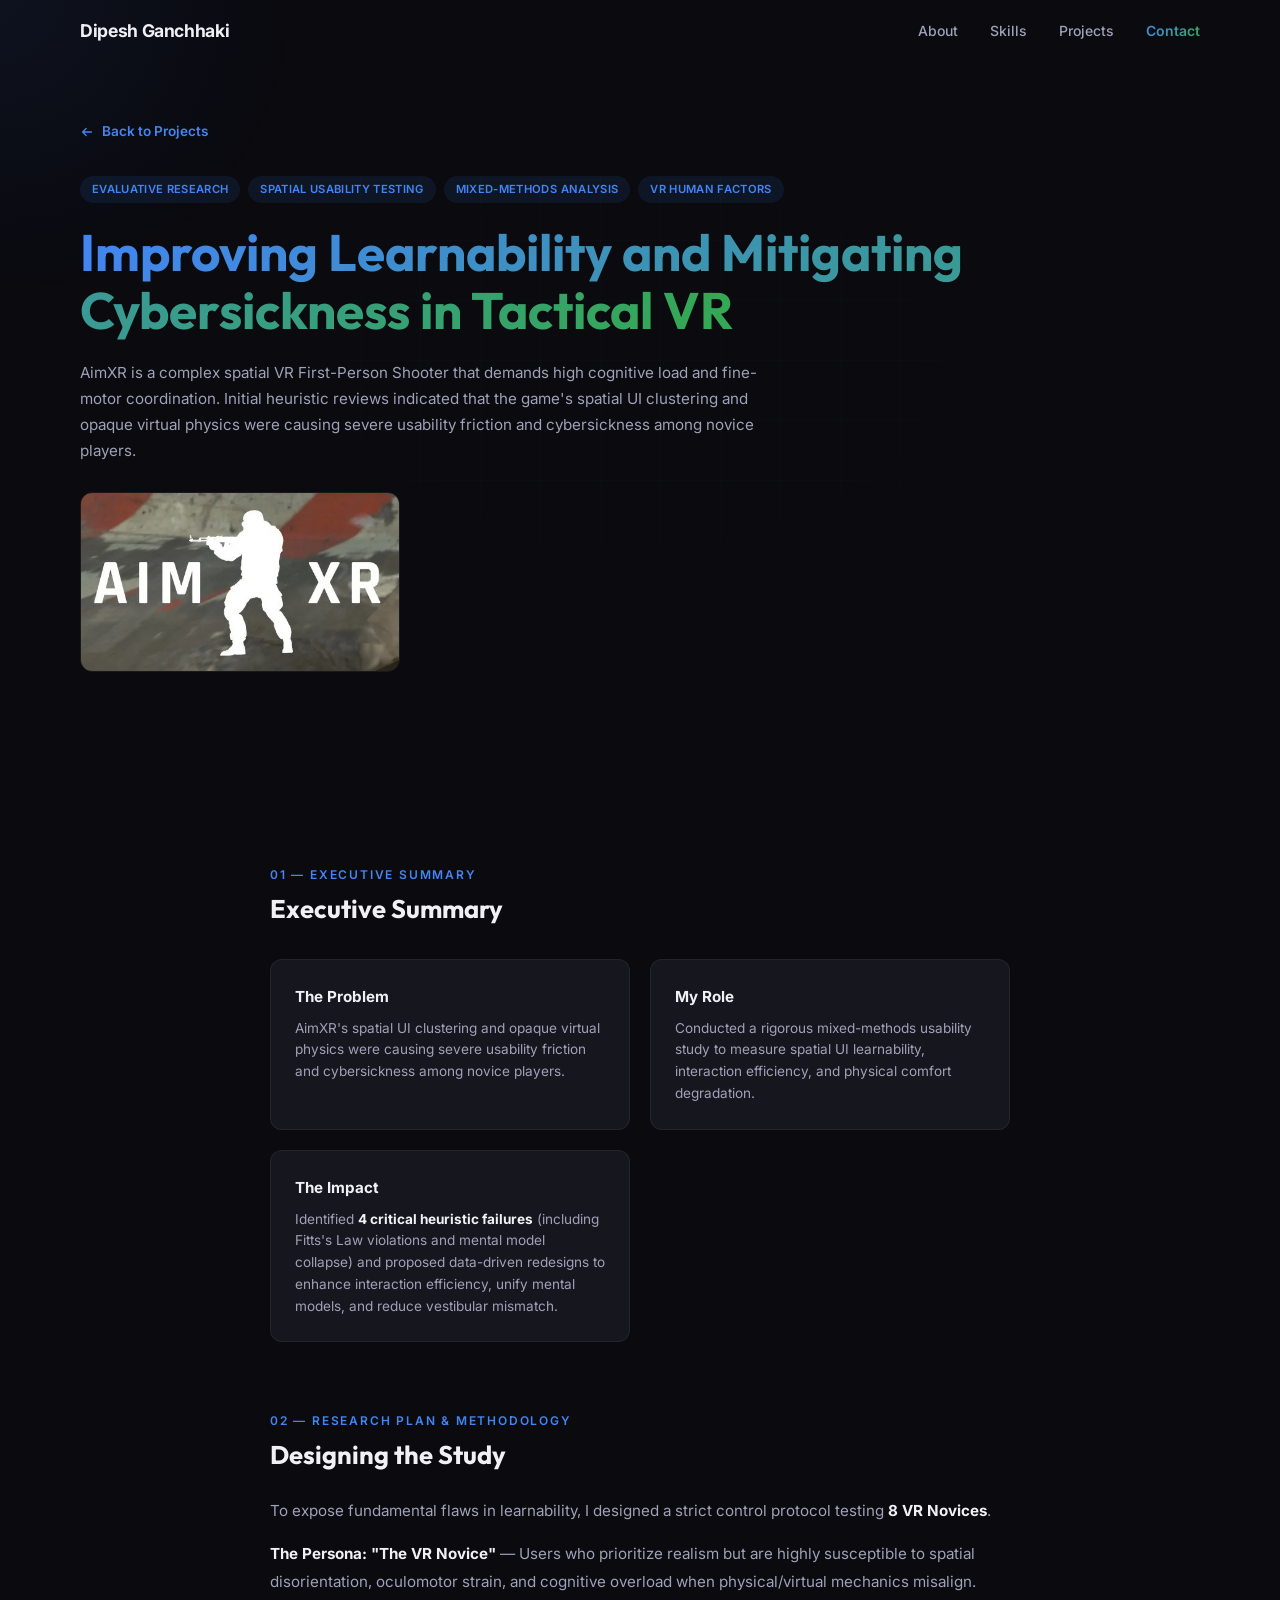
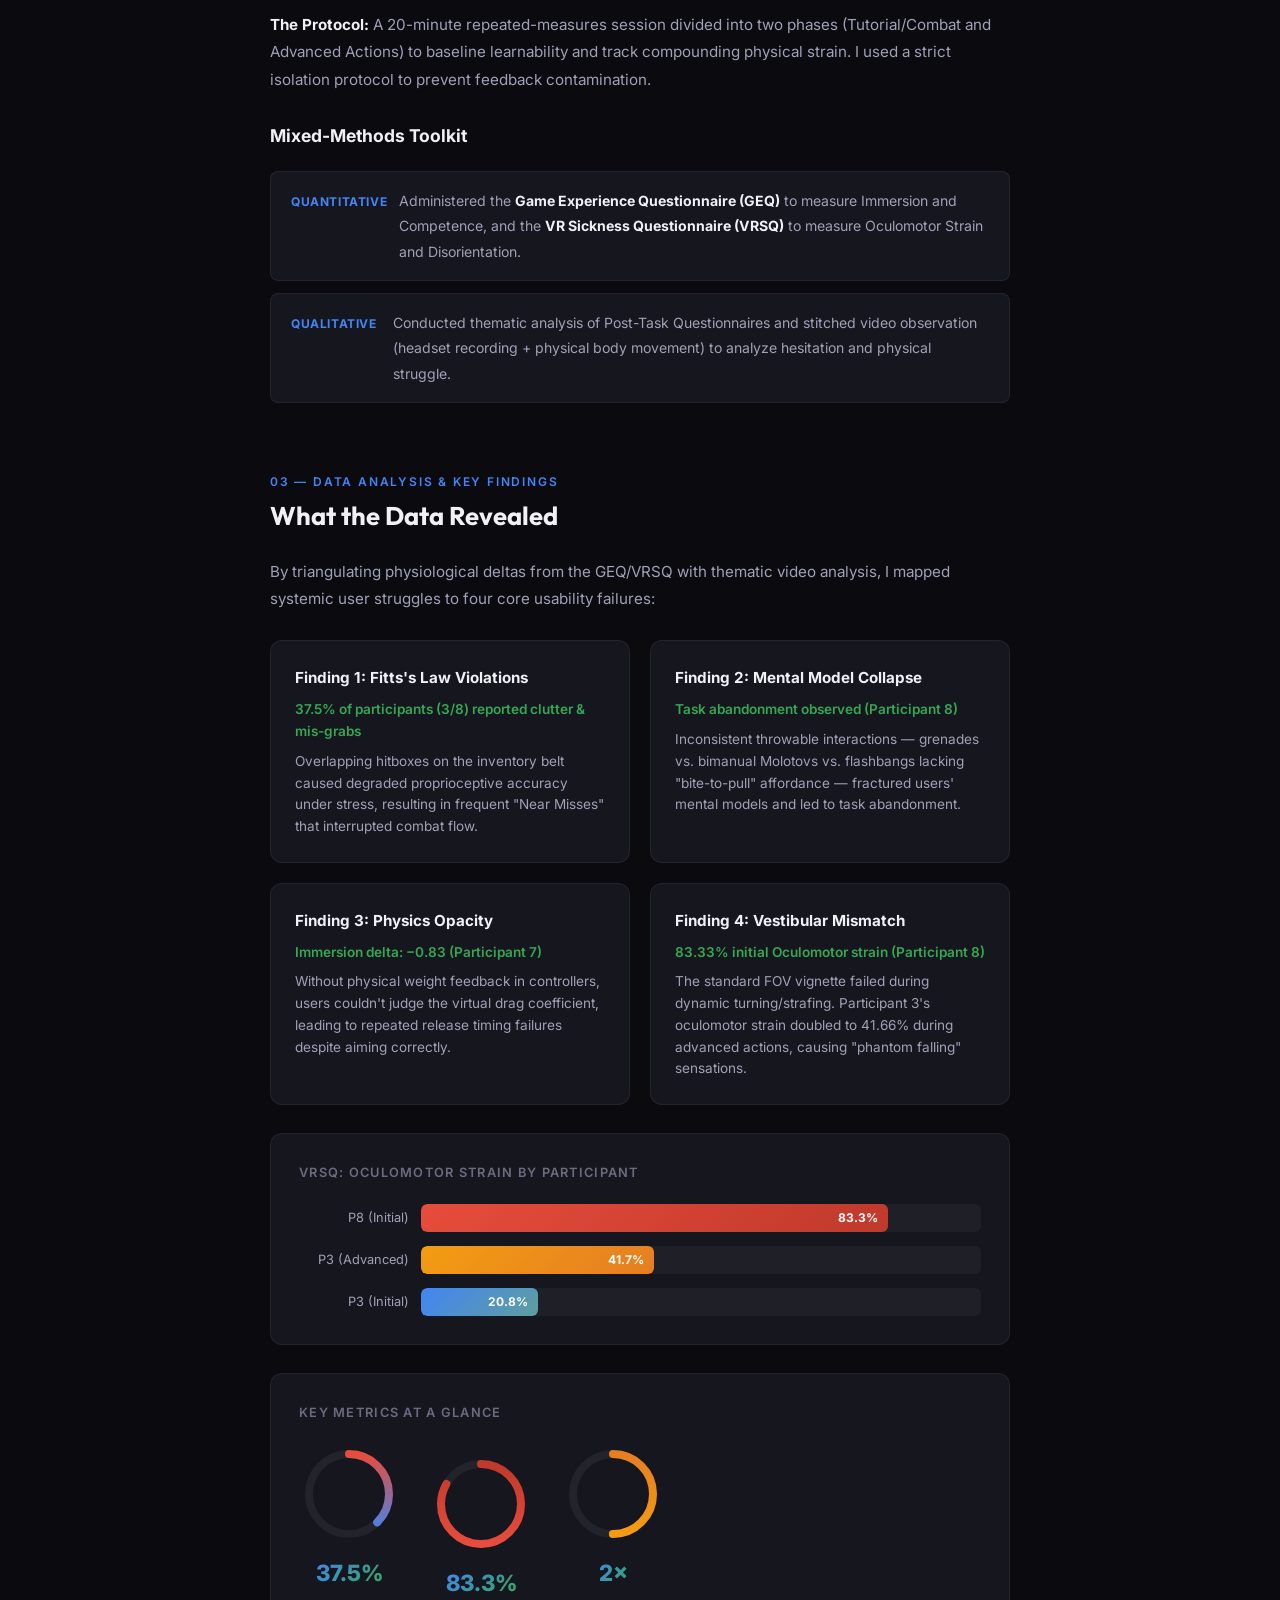
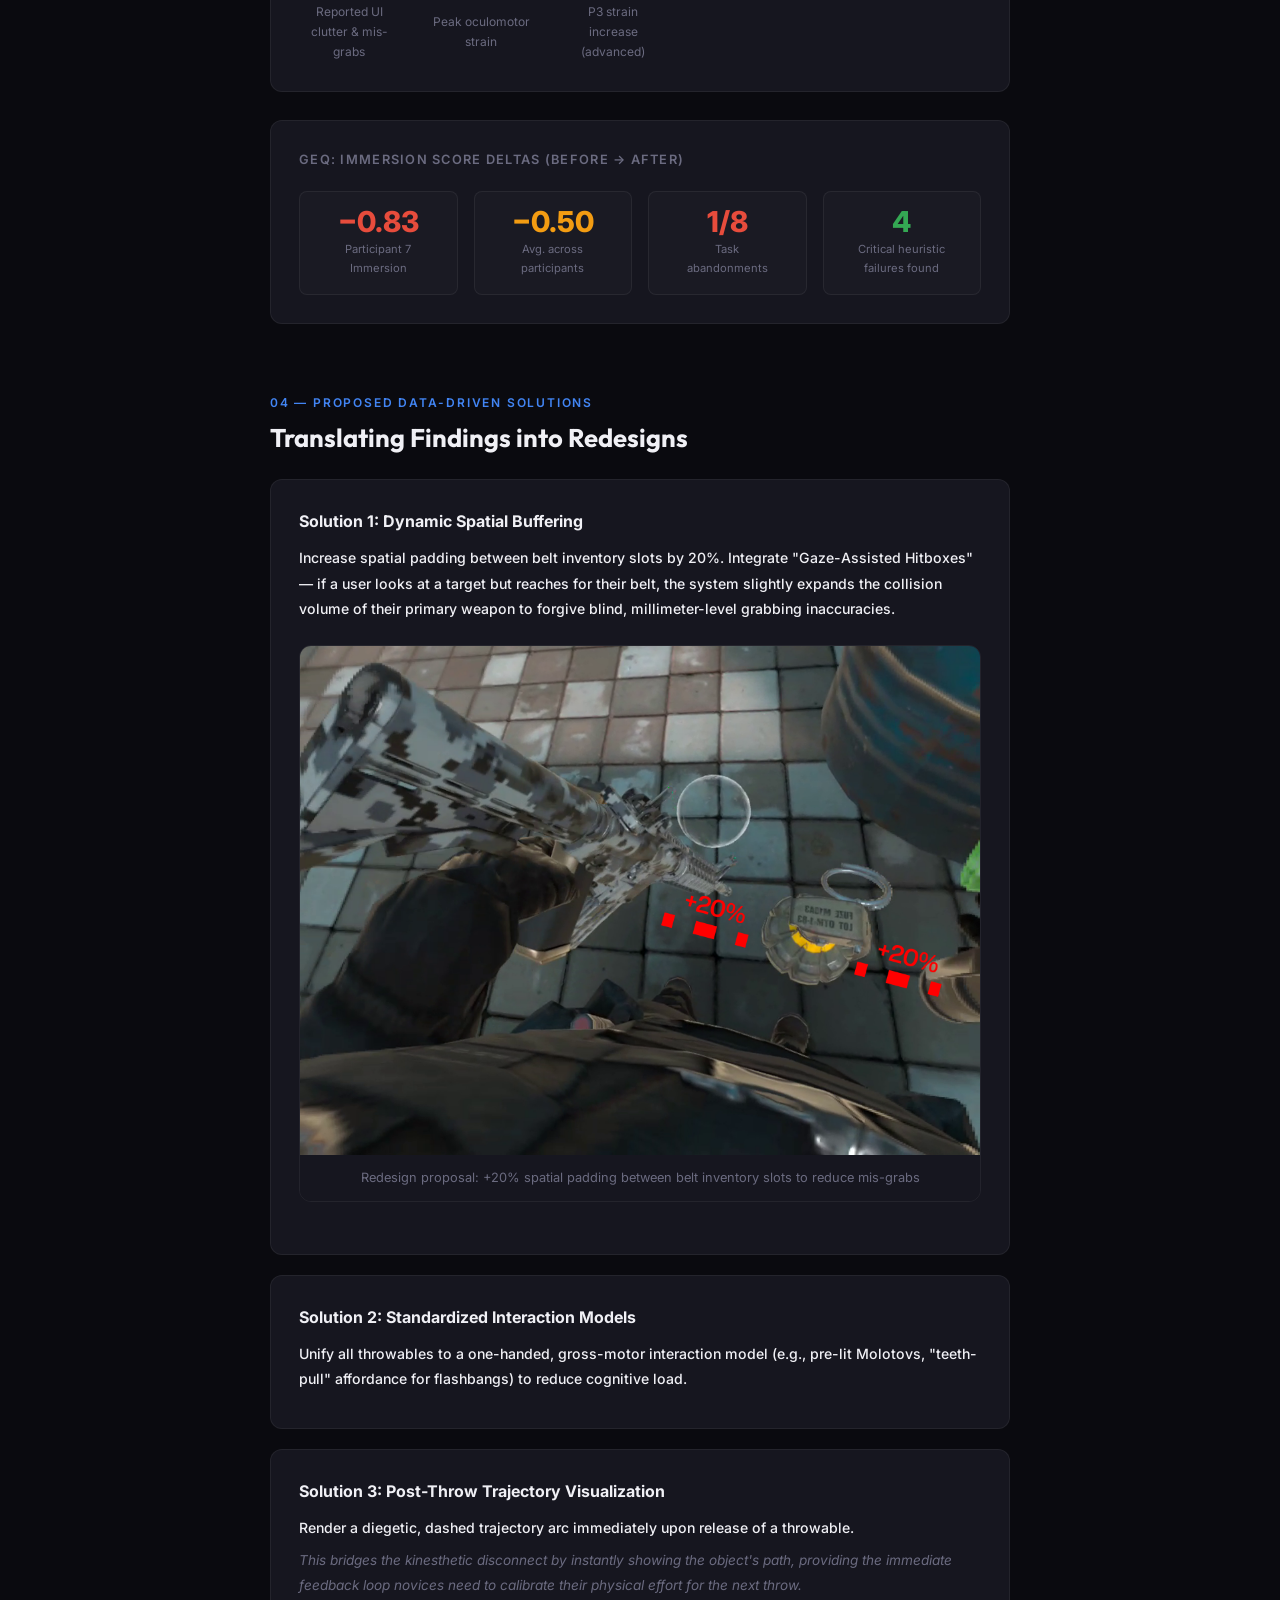
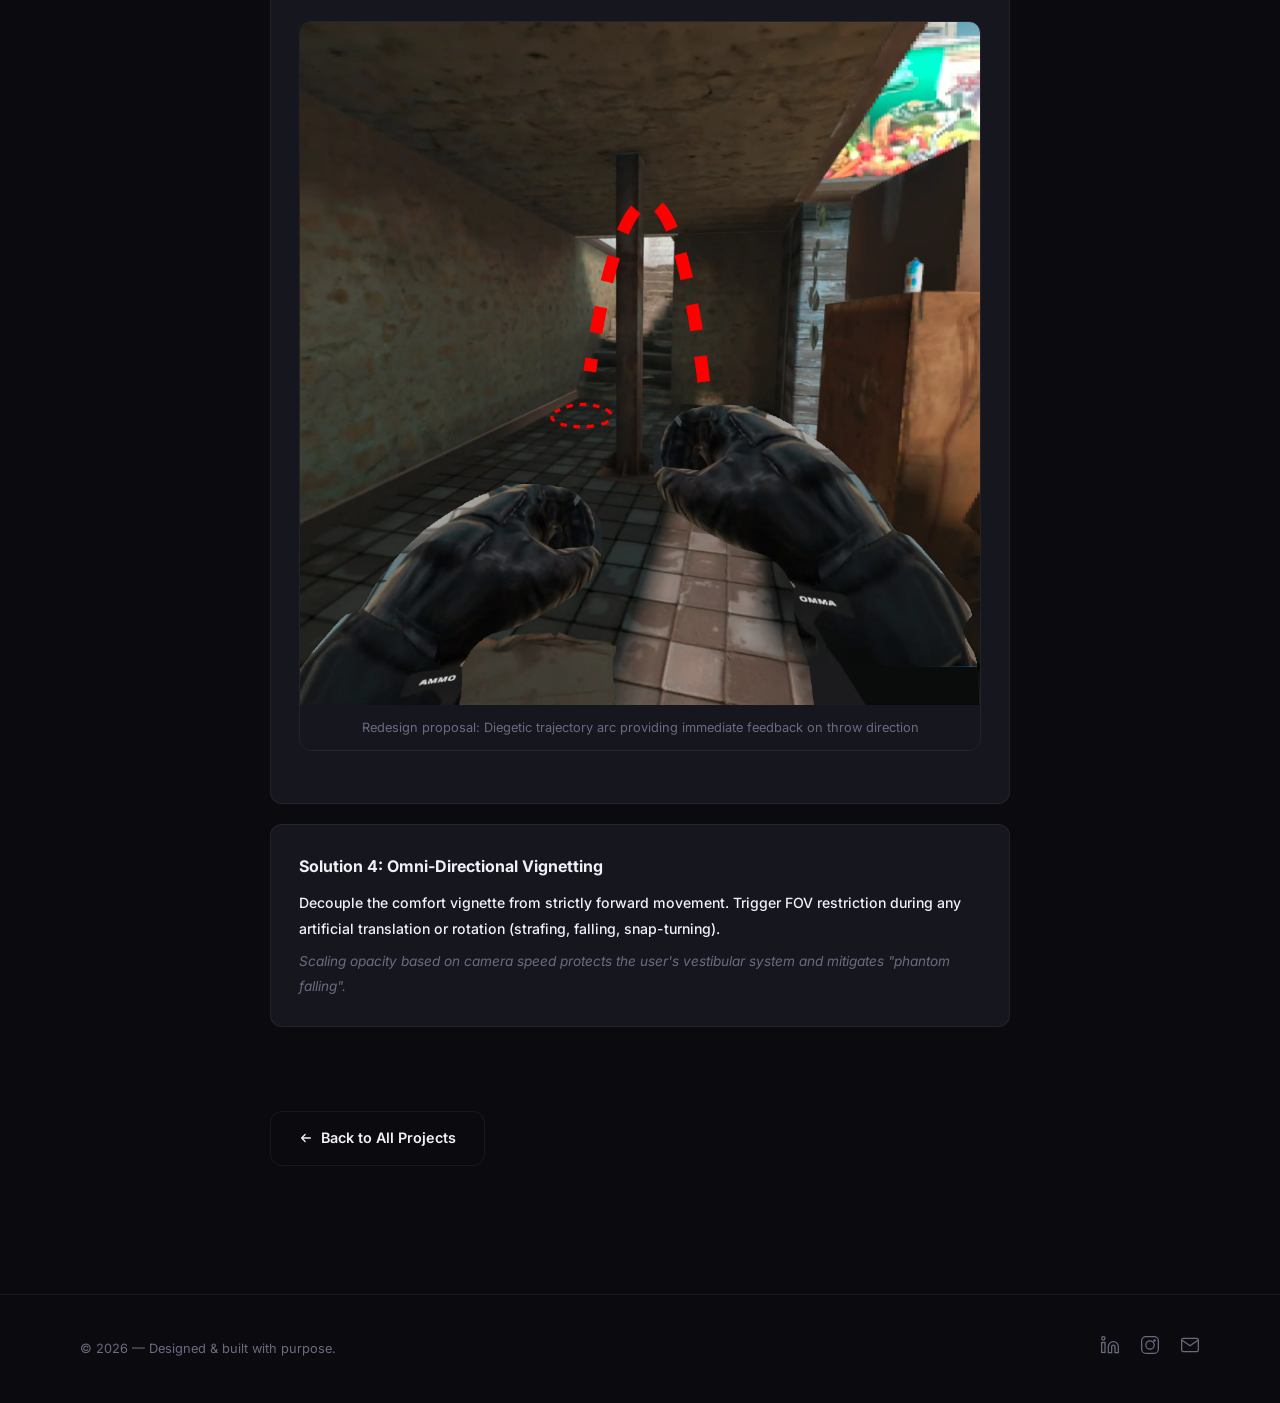
==== case-study-1.html @ 7a7839f1 "Add files via upload" ====
<!DOCTYPE html>
<html lang="en">
<head>
  <meta charset="UTF-8" />
  <meta name="viewport" content="width=device-width, initial-scale=1.0" />
  <title>Case Study — Improving Learnability & Mitigating Cybersickness in Tactical VR</title>
  <meta name="description" content="A mixed-methods usability study on AimXR — identifying Fitts's Law violations, mental model collapse, physics opacity, and vestibular mismatch in tactical VR." />
  <link rel="preconnect" href="https://fonts.googleapis.com" />
  <link rel="preconnect" href="https://fonts.gstatic.com" crossorigin />
  <link href="https://fonts.googleapis.com/css2?family=Inter:wght@300;400;500;600;700;800&family=Outfit:wght@400;500;600;700;800&display=swap" rel="stylesheet" />
  <link rel="stylesheet" href="style.css" />
  <style>
    /* Case Study Page Overrides */
    .case-study-hero {
      min-height: 60vh;
      display: flex;
      align-items: flex-end;
      padding: 120px 0 60px;
      position: relative;
    }

    .case-study-hero .hero-bg-grid {
      position: absolute;
      inset: 0;
      background-image:
        linear-gradient(rgba(66,133,244,0.03) 1px, transparent 1px),
        linear-gradient(90deg, rgba(66,133,244,0.03) 1px, transparent 1px);
      background-size: 60px 60px;
      mask-image: radial-gradient(ellipse 60% 60% at 50% 50%, black 30%, transparent 70%);
      -webkit-mask-image: radial-gradient(ellipse 60% 60% at 50% 50%, black 30%, transparent 70%);
    }

    .case-study-header {
      position: relative;
      z-index: 1;
    }

    .case-study-tags {
      display: flex;
      gap: 8px;
      flex-wrap: wrap;
      margin-bottom: 20px;
    }

    .case-study-title {
      font-family: var(--font-display);
      font-size: clamp(2rem, 4vw, 3.2rem);
      font-weight: 700;
      line-height: 1.15;
      margin-bottom: 20px;
    }

    .case-study-meta {
      font-size: 0.95rem;
      color: var(--text-secondary);
      max-width: 680px;
      line-height: 1.7;
    }

    .case-study-body {
      padding: var(--section-padding) 0;
    }

    .case-study-body .container {
      max-width: 820px;
    }

    .cs-section {
      margin-bottom: 64px;
    }

    .cs-section-number {
      font-size: 0.75rem;
      font-weight: 600;
      color: var(--accent-1);
      text-transform: uppercase;
      letter-spacing: 0.15em;
      margin-bottom: 12px;
    }

    .cs-section-title {
      font-family: var(--font-display);
      font-size: 1.6rem;
      font-weight: 700;
      margin-bottom: 20px;
    }

    .cs-section p {
      color: var(--text-secondary);
      margin-bottom: 16px;
      font-size: 0.95rem;
      line-height: 1.8;
    }

    .cs-section strong {
      color: var(--text-primary);
    }

    .cs-highlight-grid {
      display: grid;
      grid-template-columns: repeat(auto-fit, minmax(280px, 1fr));
      gap: 20px;
      margin: 28px 0;
    }

    .cs-highlight-card {
      background: var(--bg-card);
      border: 1px solid var(--border-color);
      border-radius: var(--radius-md);
      padding: 24px;
      transition: var(--transition);
    }

    .cs-highlight-card:hover {
      border-color: var(--border-hover);
      transform: translateY(-2px);
    }

    .cs-highlight-card h4 {
      font-size: 0.95rem;
      font-weight: 700;
      margin-bottom: 8px;
      color: var(--text-primary);
    }

    .cs-highlight-card .cs-data {
      font-size: 0.85rem;
      color: var(--accent-2);
      font-weight: 600;
      margin-bottom: 8px;
    }

    .cs-highlight-card p {
      font-size: 0.85rem;
      color: var(--text-secondary);
      line-height: 1.6;
      margin-bottom: 0;
    }

    .cs-method-list {
      display: flex;
      flex-direction: column;
      gap: 12px;
      margin: 20px 0;
    }

    .cs-method-item {
      background: var(--bg-card);
      border: 1px solid var(--border-color);
      border-radius: var(--radius-sm);
      padding: 16px 20px;
      display: flex;
      gap: 12px;
      align-items: baseline;
    }

    .cs-method-item .method-label {
      font-size: 0.75rem;
      font-weight: 700;
      color: var(--accent-1);
      text-transform: uppercase;
      letter-spacing: 0.05em;
      flex-shrink: 0;
      min-width: 90px;
    }

    .cs-method-item p {
      font-size: 0.88rem;
      color: var(--text-secondary);
      margin: 0;
    }

    .cs-solution-card {
      background: var(--bg-card);
      border: 1px solid var(--border-color);
      border-radius: var(--radius-md);
      padding: 28px;
      margin-bottom: 20px;
      transition: var(--transition);
    }

    .cs-solution-card:hover {
      border-color: var(--border-hover);
      transform: translateY(-2px);
    }

    .cs-solution-card h4 {
      font-size: 1rem;
      font-weight: 700;
      margin-bottom: 10px;
    }

    .cs-solution-card .cs-action {
      font-size: 0.88rem;
      color: var(--text-primary);
      font-weight: 500;
      margin-bottom: 8px;
    }

    .cs-solution-card .cs-why {
      font-size: 0.85rem;
      color: var(--text-muted);
      font-style: italic;
      margin-bottom: 0;
    }

    .back-link {
      display: inline-flex;
      align-items: center;
      gap: 8px;
      font-size: 0.85rem;
      font-weight: 600;
      color: var(--accent-1);
      margin-bottom: 32px;
      transition: var(--transition);
    }

    .back-link:hover {
      gap: 12px;
    }

    @media (max-width: 768px) {
      .case-study-hero {
        min-height: 50vh;
        padding: 100px 0 40px;
      }
      .cs-highlight-grid {
        grid-template-columns: 1fr;
      }
      .cs-method-item {
        flex-direction: column;
        gap: 4px;
      }
    }

    .cs-image {
      margin: 24px 0;
      border-radius: var(--radius-md);
      overflow: hidden;
      border: 1px solid var(--border-color);
    }

    .cs-image img {
      width: 100%;
      display: block;
    }

    .cs-image figcaption {
      padding: 12px 16px;
      font-size: 0.8rem;
      color: var(--text-muted);
      background: var(--bg-card);
      text-align: center;
    }

    .cs-hero-logo {
      max-width: 320px;
      border-radius: var(--radius-md);
      margin-top: 28px;
      border: 1px solid var(--border-color);
    }

    /* --- Data Visualization Styles --- */
    .cs-chart-container {
      background: var(--bg-card);
      border: 1px solid var(--border-color);
      border-radius: var(--radius-md);
      padding: 28px;
      margin: 28px 0;
    }

    .cs-chart-title {
      font-size: 0.8rem;
      font-weight: 600;
      color: var(--text-muted);
      text-transform: uppercase;
      letter-spacing: 0.1em;
      margin-bottom: 20px;
    }

    /* Horizontal Bar Chart */
    .cs-bar-chart {
      display: flex;
      flex-direction: column;
      gap: 14px;
    }

    .cs-bar-row {
      display: flex;
      align-items: center;
      gap: 12px;
    }

    .cs-bar-label {
      font-size: 0.8rem;
      color: var(--text-secondary);
      min-width: 110px;
      flex-shrink: 0;
      text-align: right;
    }

    .cs-bar-track {
      flex: 1;
      height: 28px;
      background: rgba(255,255,255,0.04);
      border-radius: 6px;
      overflow: hidden;
      position: relative;
    }

    .cs-bar-fill {
      height: 100%;
      border-radius: 6px;
      display: flex;
      align-items: center;
      justify-content: flex-end;
      padding-right: 10px;
      font-size: 0.75rem;
      font-weight: 700;
      color: #fff;
      transition: width 1.5s cubic-bezier(0.4, 0, 0.2, 1);
    }

    .cs-bar-fill.gradient-blue {
      background: linear-gradient(135deg, var(--accent-1), #5f9ea0);
    }

    .cs-bar-fill.gradient-red {
      background: linear-gradient(135deg, #e74c3c, #c0392b);
    }

    .cs-bar-fill.gradient-orange {
      background: linear-gradient(135deg, #f39c12, #e67e22);
    }

    .cs-bar-fill.gradient-green {
      background: linear-gradient(135deg, var(--accent-2), #2ecc71);
    }

    .cs-bar-value {
      font-size: 0.8rem;
      font-weight: 700;
      color: var(--text-primary);
      min-width: 55px;
      text-align: right;
    }

    /* Ring / Donut Chart */
    .cs-ring-stats {
      display: flex;
      gap: 32px;
      align-items: center;
      flex-wrap: wrap;
    }

    .cs-ring-stat {
      display: flex;
      flex-direction: column;
      align-items: center;
      gap: 10px;
    }

    .cs-ring-svg {
      transform: rotate(-90deg);
    }

    .cs-ring-bg {
      fill: none;
      stroke: rgba(255,255,255,0.06);
    }

    .cs-ring-fill {
      fill: none;
      stroke-linecap: round;
      transition: stroke-dashoffset 1.5s cubic-bezier(0.4, 0, 0.2, 1);
    }

    .cs-ring-value {
      font-size: 1.4rem;
      font-weight: 800;
      background: var(--gradient-primary);
      -webkit-background-clip: text;
      background-clip: text;
      -webkit-text-fill-color: transparent;
    }

    .cs-ring-label {
      font-size: 0.75rem;
      color: var(--text-muted);
      text-align: center;
      max-width: 100px;
    }

    /* Delta indicator */
    .cs-delta-grid {
      display: grid;
      grid-template-columns: repeat(auto-fit, minmax(140px, 1fr));
      gap: 16px;
    }

    .cs-delta-item {
      text-align: center;
      padding: 16px;
      background: rgba(255,255,255,0.02);
      border-radius: var(--radius-sm);
      border: 1px solid var(--border-color);
    }

    .cs-delta-value {
      font-size: 1.8rem;
      font-weight: 800;
      line-height: 1;
      margin-bottom: 4px;
    }

    .cs-delta-value.negative {
      color: #e74c3c;
    }

    .cs-delta-value.positive {
      color: var(--accent-2);
    }

    .cs-delta-value.warning {
      color: #f39c12;
    }

    .cs-delta-sublabel {
      font-size: 0.7rem;
      color: var(--text-muted);
    }
  </style>
</head>
<body>
  <!-- Cursor Glow -->
  <div class="cursor-glow" id="cursorGlow"></div>

  <!-- Navigation -->
  <nav class="nav scrolled" id="nav">
    <div class="nav-inner">
      <a href="index.html#hero" class="nav-logo visible" id="navLogo">Dipesh Ganchhaki</a>
      <div class="nav-links" id="navLinks">
        <a href="index.html#about" class="nav-link">About</a>
        <a href="index.html#skills" class="nav-link">Skills</a>
        <a href="index.html#projects" class="nav-link active">Projects</a>
        <a href="index.html#contact" class="nav-link" data-highlight>Contact</a>
      </div>
      <button class="nav-toggle" id="navToggle" aria-label="Toggle navigation">
        <span></span><span></span><span></span>
      </button>
    </div>
  </nav>

  <!-- Case Study Hero -->
  <section class="case-study-hero">
    <div class="hero-bg-grid"></div>
    <div class="container">
      <div class="case-study-header">
        <a href="index.html#projects" class="back-link">
          <svg width="14" height="14" viewBox="0 0 16 16" fill="none"><path d="M13 8H3M7 4L3 8l4 4" stroke="currentColor" stroke-width="1.5" stroke-linecap="round" stroke-linejoin="round"/></svg>
          Back to Projects
        </a>
        <div class="case-study-tags">
          <span class="tag">Evaluative Research</span>
          <span class="tag">Spatial Usability Testing</span>
          <span class="tag">Mixed-Methods Analysis</span>
          <span class="tag">VR Human Factors</span>
        </div>
        <h1 class="case-study-title">
          <span class="gradient-text">Improving Learnability and Mitigating Cybersickness in Tactical VR</span>
        </h1>
        <p class="case-study-meta">
          AimXR is a complex spatial VR First-Person Shooter that demands high cognitive load and fine-motor coordination. 
          Initial heuristic reviews indicated that the game's spatial UI clustering and opaque virtual physics were causing 
          severe usability friction and cybersickness among novice players.
        </p>
        <img src="assets/AIMXRLogo.jpg" alt="AimXR Logo" class="cs-hero-logo" />
      </div>
    </div>
  </section>

  <!-- Case Study Body -->
  <div class="case-study-body">
    <div class="container">

      <!-- TL;DR -->
      <div class="cs-section">
        <span class="cs-section-number">01 — Executive Summary</span>
        <h2 class="cs-section-title">Executive Summary</h2>
        <div class="cs-highlight-grid">
          <div class="cs-highlight-card">
            <h4>The Problem</h4>
            <p>AimXR's spatial UI clustering and opaque virtual physics were causing severe usability friction and cybersickness among novice players.</p>
          </div>
          <div class="cs-highlight-card">
            <h4>My Role</h4>
            <p>Conducted a rigorous mixed-methods usability study to measure spatial UI learnability, interaction efficiency, and physical comfort degradation.</p>
          </div>
          <div class="cs-highlight-card">
            <h4>The Impact</h4>
            <p>Identified <strong>4 critical heuristic failures</strong> (including Fitts's Law violations and mental model collapse) and proposed data-driven redesigns to enhance interaction efficiency, unify mental models, and reduce vestibular mismatch.</p>
          </div>
        </div>
      </div>

      <!-- Research Plan -->
      <div class="cs-section">
        <span class="cs-section-number">02 — Research Plan & Methodology</span>
        <h2 class="cs-section-title">Designing the Study</h2>
        <p>To expose fundamental flaws in learnability, I designed a strict control protocol testing <strong>8 VR Novices</strong>.</p>
        <p><strong>The Persona: "The VR Novice"</strong> — Users who prioritize realism but are highly susceptible to spatial disorientation, oculomotor strain, and cognitive overload when physical/virtual mechanics misalign.</p>
        <p><strong>The Protocol:</strong> A 20-minute repeated-measures session divided into two phases (Tutorial/Combat and Advanced Actions) to baseline learnability and track compounding physical strain. I used a strict isolation protocol to prevent feedback contamination.</p>
        
        <h3 style="font-size: 1.1rem; font-weight: 700; margin: 28px 0 16px;">Mixed-Methods Toolkit</h3>
        <div class="cs-method-list">
          <div class="cs-method-item">
            <span class="method-label">Quantitative</span>
            <p>Administered the <strong>Game Experience Questionnaire (GEQ)</strong> to measure Immersion and Competence, and the <strong>VR Sickness Questionnaire (VRSQ)</strong> to measure Oculomotor Strain and Disorientation.</p>
          </div>
          <div class="cs-method-item">
            <span class="method-label">Qualitative</span>
            <p>Conducted thematic analysis of Post-Task Questionnaires and stitched video observation (headset recording + physical body movement) to analyze hesitation and physical struggle.</p>
          </div>
        </div>
      </div>

      <!-- Key Findings -->
      <div class="cs-section">
        <span class="cs-section-number">03 — Data Analysis & Key Findings</span>
        <h2 class="cs-section-title">What the Data Revealed</h2>
        <p>By triangulating physiological deltas from the GEQ/VRSQ with thematic video analysis, I mapped systemic user struggles to four core usability failures:</p>

        <div class="cs-highlight-grid">
          <div class="cs-highlight-card">
            <h4>Finding 1: Fitts's Law Violations</h4>
            <p class="cs-data">37.5% of participants (3/8) reported clutter & mis-grabs</p>
            <p>Overlapping hitboxes on the inventory belt caused degraded proprioceptive accuracy under stress, resulting in frequent "Near Misses" that interrupted combat flow.</p>
          </div>
          <div class="cs-highlight-card">
            <h4>Finding 2: Mental Model Collapse</h4>
            <p class="cs-data">Task abandonment observed (Participant 8)</p>
            <p>Inconsistent throwable interactions — grenades vs. bimanual Molotovs vs. flashbangs lacking "bite-to-pull" affordance — fractured users' mental models and led to task abandonment.</p>
          </div>
          <div class="cs-highlight-card">
            <h4>Finding 3: Physics Opacity</h4>
            <p class="cs-data">Immersion delta: −0.83 (Participant 7)</p>
            <p>Without physical weight feedback in controllers, users couldn't judge the virtual drag coefficient, leading to repeated release timing failures despite aiming correctly.</p>
          </div>
          <div class="cs-highlight-card">
            <h4>Finding 4: Vestibular Mismatch</h4>
            <p class="cs-data">83.33% initial Oculomotor strain (Participant 8)</p>
            <p>The standard FOV vignette failed during dynamic turning/strafing. Participant 3's oculomotor strain doubled to 41.66% during advanced actions, causing "phantom falling" sensations.</p>
          </div>
        </div>

        <!-- Data Visualizations -->
        <div class="cs-chart-container">
          <div class="cs-chart-title">VRSQ: Oculomotor Strain by Participant</div>
          <div class="cs-bar-chart">
            <div class="cs-bar-row">
              <span class="cs-bar-label">P8 (Initial)</span>
              <div class="cs-bar-track"><div class="cs-bar-fill gradient-red" style="width: 83.33%">83.3%</div></div>
            </div>
            <div class="cs-bar-row">
              <span class="cs-bar-label">P3 (Advanced)</span>
              <div class="cs-bar-track"><div class="cs-bar-fill gradient-orange" style="width: 41.66%">41.7%</div></div>
            </div>
            <div class="cs-bar-row">
              <span class="cs-bar-label">P3 (Initial)</span>
              <div class="cs-bar-track"><div class="cs-bar-fill gradient-blue" style="width: 20.83%">20.8%</div></div>
            </div>
          </div>
        </div>

        <div class="cs-chart-container">
          <div class="cs-chart-title">Key Metrics at a Glance</div>
          <div class="cs-ring-stats">
            <div class="cs-ring-stat">
              <svg class="cs-ring-svg" width="100" height="100" viewBox="0 0 100 100">
                <circle class="cs-ring-bg" cx="50" cy="50" r="40" stroke-width="8"/>
                <circle class="cs-ring-fill" cx="50" cy="50" r="40" stroke-width="8" stroke="url(#grad1)" stroke-dasharray="251.2" stroke-dashoffset="157"/>
                <defs><linearGradient id="grad1" x1="0%" y1="0%" x2="100%" y2="0%"><stop offset="0%" stop-color="#4285f4"/><stop offset="100%" stop-color="#e74c3c"/></linearGradient></defs>
              </svg>
              <span class="cs-ring-value">37.5%</span>
              <span class="cs-ring-label">Reported UI clutter & mis-grabs</span>
            </div>
            <div class="cs-ring-stat">
              <svg class="cs-ring-svg" width="100" height="100" viewBox="0 0 100 100">
                <circle class="cs-ring-bg" cx="50" cy="50" r="40" stroke-width="8"/>
                <circle class="cs-ring-fill" cx="50" cy="50" r="40" stroke-width="8" stroke="url(#grad2)" stroke-dasharray="251.2" stroke-dashoffset="42"/>
                <defs><linearGradient id="grad2" x1="0%" y1="0%" x2="100%" y2="0%"><stop offset="0%" stop-color="#e74c3c"/><stop offset="100%" stop-color="#c0392b"/></linearGradient></defs>
              </svg>
              <span class="cs-ring-value">83.3%</span>
              <span class="cs-ring-label">Peak oculomotor strain</span>
            </div>
            <div class="cs-ring-stat">
              <svg class="cs-ring-svg" width="100" height="100" viewBox="0 0 100 100">
                <circle class="cs-ring-bg" cx="50" cy="50" r="40" stroke-width="8"/>
                <circle class="cs-ring-fill" cx="50" cy="50" r="40" stroke-width="8" stroke="url(#grad3)" stroke-dasharray="251.2" stroke-dashoffset="125.6"/>
                <defs><linearGradient id="grad3" x1="0%" y1="0%" x2="100%" y2="0%"><stop offset="0%" stop-color="#f39c12"/><stop offset="100%" stop-color="#e67e22"/></linearGradient></defs>
              </svg>
              <span class="cs-ring-value">2×</span>
              <span class="cs-ring-label">P3 strain increase (advanced)</span>
            </div>
          </div>
        </div>

        <div class="cs-chart-container">
          <div class="cs-chart-title">GEQ: Immersion Score Deltas (Before → After)</div>
          <div class="cs-delta-grid">
            <div class="cs-delta-item">
              <div class="cs-delta-value negative">−0.83</div>
              <div class="cs-delta-sublabel">Participant 7<br/>Immersion</div>
            </div>
            <div class="cs-delta-item">
              <div class="cs-delta-value warning">−0.50</div>
              <div class="cs-delta-sublabel">Avg. across<br/>participants</div>
            </div>
            <div class="cs-delta-item">
              <div class="cs-delta-value negative">1/8</div>
              <div class="cs-delta-sublabel">Task<br/>abandonments</div>
            </div>
            <div class="cs-delta-item">
              <div class="cs-delta-value positive">4</div>
              <div class="cs-delta-sublabel">Critical heuristic<br/>failures found</div>
            </div>
          </div>
        </div>
      </div>

      <!-- Solutions -->
      <div class="cs-section">
        <span class="cs-section-number">04 — Proposed Data-Driven Solutions</span>
        <h2 class="cs-section-title">Translating Findings into Redesigns</h2>

        <div class="cs-solution-card">
          <h4>Solution 1: Dynamic Spatial Buffering</h4>
          <p class="cs-action">Increase spatial padding between belt inventory slots by 20%. Integrate "Gaze-Assisted Hitboxes" — if a user looks at a target but reaches for their belt, the system slightly expands the collision volume of their primary weapon to forgive blind, millimeter-level grabbing inaccuracies.</p>
          <figure class="cs-image">
            <img src="assets/redesign proposal 1.png" alt="Redesign proposal showing +20% spatial buffering between inventory belt items" />
            <figcaption>Redesign proposal: +20% spatial padding between belt inventory slots to reduce mis-grabs</figcaption>
          </figure>
        </div>

        <div class="cs-solution-card">
          <h4>Solution 2: Standardized Interaction Models</h4>
          <p class="cs-action">Unify all throwables to a one-handed, gross-motor interaction model (e.g., pre-lit Molotovs, "teeth-pull" affordance for flashbangs) to reduce cognitive load.</p>
        </div>

        <div class="cs-solution-card">
          <h4>Solution 3: Post-Throw Trajectory Visualization</h4>
          <p class="cs-action">Render a diegetic, dashed trajectory arc immediately upon release of a throwable.</p>
          <p class="cs-why">This bridges the kinesthetic disconnect by instantly showing the object's path, providing the immediate feedback loop novices need to calibrate their physical effort for the next throw.</p>
          <figure class="cs-image">
            <img src="assets/redesign proposal 3.png" alt="Redesign proposal showing dashed trajectory arc visualization after grenade throw" />
            <figcaption>Redesign proposal: Diegetic trajectory arc providing immediate feedback on throw direction</figcaption>
          </figure>
        </div>

        <div class="cs-solution-card">
          <h4>Solution 4: Omni-Directional Vignetting</h4>
          <p class="cs-action">Decouple the comfort vignette from strictly forward movement. Trigger FOV restriction during any artificial translation or rotation (strafing, falling, snap-turning).</p>
          <p class="cs-why">Scaling opacity based on camera speed protects the user's vestibular system and mitigates "phantom falling".</p>
        </div>
      </div>

      <!-- Back to projects -->
      <a href="index.html#projects" class="btn btn-ghost" style="margin-top: 20px;">
        <svg width="14" height="14" viewBox="0 0 16 16" fill="none"><path d="M13 8H3M7 4L3 8l4 4" stroke="currentColor" stroke-width="1.5" stroke-linecap="round" stroke-linejoin="round"/></svg>
        Back to All Projects
      </a>

    </div>
  </div>

  <!-- Footer -->
  <footer class="footer">
    <div class="container">
      <div class="footer-inner">
        <p class="footer-copy">&copy; 2026 — Designed &amp; built with purpose.</p>
        <div class="footer-links">
          <a href="https://www.linkedin.com/in/dipesh-ganchhaki" target="_blank" aria-label="LinkedIn">
            <svg width="20" height="20" viewBox="0 0 24 24" fill="none"><path d="M16 8a6 6 0 0 1 6 6v7h-4v-7a2 2 0 0 0-4 0v7h-4v-7a6 6 0 0 1 6-6z" stroke="currentColor" stroke-width="1.5"/><rect x="2" y="9" width="4" height="12" stroke="currentColor" stroke-width="1.5"/><circle cx="4" cy="4" r="2" stroke="currentColor" stroke-width="1.5"/></svg>
          </a>
          <a href="https://instagram.com/yourhandle" target="_blank" aria-label="Instagram">
            <svg width="20" height="20" viewBox="0 0 24 24" fill="none"><rect x="2" y="2" width="20" height="20" rx="5" stroke="currentColor" stroke-width="1.5"/><circle cx="12" cy="12" r="5" stroke="currentColor" stroke-width="1.5"/><circle cx="17.5" cy="6.5" r="1.5" fill="currentColor"/></svg>
          </a>
          <a href="mailto:gdipesh540@gmail.com" aria-label="Email">
            <svg width="20" height="20" viewBox="0 0 24 24" fill="none"><path d="M4 4h16c1.1 0 2 .9 2 2v12c0 1.1-.9 2-2 2H4c-1.1 0-2-.9-2-2V6c0-1.1.9-2 2-2z" stroke="currentColor" stroke-width="1.5"/><polyline points="22,6 12,13 2,6" stroke="currentColor" stroke-width="1.5"/></svg>
          </a>
        </div>
      </div>
    </div>
  </footer>

  <script src="script.js"></script>
</body>
</html>
---- style.css ----
/* ============================================
   UX RESEARCHER PORTFOLIO — DESIGN SYSTEM
   ============================================ */

/* --- CSS Custom Properties --- */
:root {
  /* Colors */
  --bg-primary: #0a0a0f;
  --bg-secondary: #111118;
  --bg-card: #16161f;
  --bg-card-hover: #1c1c28;

  --text-primary: #f0f0f5;
  --text-secondary: #a0a0b8;
  --text-muted: #6b6b80;

  --accent-1: #4285f4;
  --accent-2: #34a853;
  --accent-3: #5f9ea0;
  --gradient-primary: linear-gradient(135deg, var(--accent-1), var(--accent-2));
  --gradient-hero: linear-gradient(135deg, #4285f4 0%, #34a853 50%, #5f9ea0 100%);
  --gradient-card: linear-gradient(135deg, rgba(66,133,244,0.08), rgba(52,168,83,0.08));

  --border-color: rgba(255, 255, 255, 0.06);
  --border-hover: rgba(66, 133, 244, 0.3);

  /* Typography */
  --font-body: 'Inter', -apple-system, BlinkMacSystemFont, sans-serif;
  --font-display: 'Outfit', -apple-system, BlinkMacSystemFont, sans-serif;

  /* Spacing */
  --section-padding: clamp(80px, 10vw, 140px);
  --container-max: 1200px;
  --container-padding: clamp(20px, 5vw, 40px);

  /* Effects */
  --radius-sm: 8px;
  --radius-md: 12px;
  --radius-lg: 20px;
  --radius-xl: 28px;
  --shadow-card: 0 4px 30px rgba(0, 0, 0, 0.3);
  --shadow-glow: 0 0 60px rgba(66, 133, 244, 0.15);
  --transition: 0.3s cubic-bezier(0.4, 0, 0.2, 1);
  --transition-slow: 0.6s cubic-bezier(0.4, 0, 0.2, 1);
}

/* --- Reset & Base --- */
*, *::before, *::after {
  margin: 0;
  padding: 0;
  box-sizing: border-box;
}

html {
  scroll-behavior: smooth;
  scroll-padding-top: 80px;
}

body {
  font-family: var(--font-body);
  background: var(--bg-primary);
  color: var(--text-primary);
  line-height: 1.7;
  font-size: 16px;
  overflow-x: hidden;
  -webkit-font-smoothing: antialiased;
}

::selection {
  background: rgba(66, 133, 244, 0.3);
  color: #fff;
}

a {
  color: inherit;
  text-decoration: none;
}

img {
  max-width: 100%;
  display: block;
}

ul { list-style: none; }

.container {
  max-width: var(--container-max);
  margin: 0 auto;
  padding: 0 var(--container-padding);
}

/* --- Cursor Glow --- */
.cursor-glow {
  position: fixed;
  width: 600px;
  height: 600px;
  border-radius: 50%;
  background: radial-gradient(circle, rgba(66,133,244,0.07) 0%, transparent 70%);
  pointer-events: none;
  z-index: 0;
  transform: translate(-50%, -50%);
  transition: opacity 0.3s;
  will-change: transform;
}

/* --- Navigation --- */
.nav {
  position: fixed;
  top: 0;
  left: 0;
  width: 100%;
  z-index: 1000;
  padding: 16px 0;
  transition: var(--transition);
}

.nav.scrolled {
  background: rgba(10, 10, 15, 0.85);
  backdrop-filter: blur(20px);
  -webkit-backdrop-filter: blur(20px);
  border-bottom: 1px solid var(--border-color);
  padding: 10px 0;
}

.nav-inner {
  max-width: var(--container-max);
  margin: 0 auto;
  padding: 0 var(--container-padding);
  display: flex;
  align-items: center;
  justify-content: space-between;
}

.nav-logo {
  font-size: 1.1rem;
  font-weight: 700;
  letter-spacing: -0.02em;
  opacity: 0;
  pointer-events: none;
  transition: opacity 0.4s ease;
}

.nav-logo.visible {
  opacity: 1;
  pointer-events: auto;
}

.nav-links {
  display: flex;
  align-items: center;
  gap: 32px;
}

.nav-link {
  font-size: 0.875rem;
  font-weight: 500;
  color: var(--text-secondary);
  transition: var(--transition);
  position: relative;
}

.nav-link::after {
  content: '';
  position: absolute;
  bottom: -4px;
  left: 0;
  width: 0;
  height: 2px;
  background: var(--gradient-primary);
  border-radius: 2px;
  transition: var(--transition);
}

.nav-link:hover {
  color: var(--text-primary);
}

.nav-link:hover::after {
  width: 100%;
}

.nav-link[data-highlight] {
  background: var(--gradient-primary);
  -webkit-background-clip: text;
  background-clip: text;
  -webkit-text-fill-color: transparent;
  font-weight: 600;
}

.nav-link[data-highlight]::after { display: none; }

.nav-toggle {
  display: none;
  flex-direction: column;
  gap: 5px;
  background: none;
  border: none;
  cursor: pointer;
  padding: 4px;
}

.nav-toggle span {
  width: 22px;
  height: 2px;
  background: var(--text-primary);
  border-radius: 2px;
  transition: var(--transition);
}

.nav-toggle.active span:nth-child(1) { transform: translateY(7px) rotate(45deg); }
.nav-toggle.active span:nth-child(2) { opacity: 0; }
.nav-toggle.active span:nth-child(3) { transform: translateY(-7px) rotate(-45deg); }

/* --- Hero Section --- */
.hero {
  min-height: 100vh;
  display: flex;
  flex-direction: column;
  justify-content: center;
  position: relative;
  padding: 100px 0 60px;
  overflow: hidden;
}

.hero-bg-grid {
  position: absolute;
  inset: 0;
  background-image:
    linear-gradient(rgba(66,133,244,0.03) 1px, transparent 1px),
    linear-gradient(90deg, rgba(66,133,244,0.03) 1px, transparent 1px);
  background-size: 60px 60px;
  mask-image: radial-gradient(ellipse 60% 60% at 50% 50%, black 30%, transparent 70%);
  -webkit-mask-image: radial-gradient(ellipse 60% 60% at 50% 50%, black 30%, transparent 70%);
}

.hero-content {
  max-width: var(--container-max);
  margin: 0 auto;
  padding: 0 var(--container-padding);
  display: grid;
  grid-template-columns: 1fr 0.85fr;
  gap: 60px;
  align-items: center;
  position: relative;
  z-index: 1;
}

.hero-greeting {
  font-size: 1rem;
  font-weight: 500;
  color: var(--accent-1);
  letter-spacing: 0.08em;
  text-transform: uppercase;
  margin-bottom: 12px;
}

.hero-name {
  font-family: var(--font-display);
  font-size: clamp(2.8rem, 5.5vw, 4.5rem);
  font-weight: 700;
  line-height: 1.1;
  margin-bottom: 20px;
}

.gradient-text {
  background: var(--gradient-hero);
  -webkit-background-clip: text;
  background-clip: text;
  -webkit-text-fill-color: transparent;
  background-size: 200% auto;
  animation: gradientShift 4s ease infinite;
}

@keyframes gradientShift {
  0%, 100% { background-position: 0% center; }
  50% { background-position: 100% center; }
}

.hero-tagline {
  font-size: 1.2rem;
  color: var(--text-secondary);
  margin-bottom: 12px;
  line-height: 1.6;
}

.accent-italic {
  color: var(--text-primary);
  font-style: normal;
  font-weight: 600;
  font-family: var(--font-display);
}

.hero-description {
  font-size: 0.95rem;
  color: var(--text-muted);
  margin-bottom: 32px;
  max-width: 520px;
}

.hero-cta {
  display: flex;
  gap: 16px;
  margin-bottom: 48px;
  flex-wrap: wrap;
}

/* Buttons */
.btn {
  display: inline-flex;
  align-items: center;
  gap: 8px;
  font-family: var(--font-body);
  font-size: 0.9rem;
  font-weight: 600;
  padding: 14px 28px;
  border-radius: var(--radius-md);
  border: none;
  cursor: pointer;
  transition: var(--transition);
  position: relative;
  overflow: hidden;
}

.btn-primary {
  background: var(--gradient-primary);
  color: #fff;
  box-shadow: 0 4px 20px rgba(66, 133, 244, 0.3);
}

.btn-primary:hover {
  transform: translateY(-2px);
  box-shadow: 0 8px 30px rgba(66, 133, 244, 0.4);
}

.btn-ghost {
  background: transparent;
  color: var(--text-primary);
  border: 1px solid var(--border-color);
}

.btn-ghost:hover {
  border-color: var(--accent-1);
  background: rgba(66, 133, 244, 0.06);
  transform: translateY(-2px);
}

.btn-full { width: 100%; justify-content: center; }

/* Stats */
.hero-stats {
  display: flex;
  gap: 40px;
}

.stat {
  display: flex;
  flex-direction: column;
}

.stat-number {
  font-size: 2rem;
  font-weight: 800;
  background: var(--gradient-primary);
  -webkit-background-clip: text;
  background-clip: text;
  -webkit-text-fill-color: transparent;
  line-height: 1;
}

.stat-suffix {
  font-size: 1.5rem;
  font-weight: 800;
  background: var(--gradient-primary);
  -webkit-background-clip: text;
  background-clip: text;
  -webkit-text-fill-color: transparent;
}

.stat-label {
  font-size: 0.75rem;
  color: var(--text-muted);
  text-transform: uppercase;
  letter-spacing: 0.06em;
  margin-top: 4px;
}

/* Hero Image */
.hero-image {
  display: flex;
  justify-content: center;
  align-items: center;
}

.image-frame {
  position: relative;
  width: 380px;
  height: 440px;
  border-radius: var(--radius-xl);
  overflow: hidden;
}

.image-frame img {
  width: 100%;
  height: 100%;
  object-fit: cover;
  object-position: center top;
  border-radius: var(--radius-xl);
  position: relative;
  z-index: 1;
}

.image-frame-border {
  position: absolute;
  inset: -2px;
  border-radius: var(--radius-xl);
  background: var(--gradient-primary);
  z-index: 0;
  opacity: 0.6;
  animation: borderGlow 3s ease-in-out infinite alternate;
}

@keyframes borderGlow {
  0% { opacity: 0.4; }
  100% { opacity: 0.8; }
}

.image-frame img {
  position: relative;
  z-index: 1;
  border: 3px solid var(--bg-primary);
}

.image-dots {
  position: absolute;
  bottom: -20px;
  right: -20px;
  width: 100px;
  height: 100px;
  background-image: radial-gradient(circle, var(--accent-1) 1.5px, transparent 1.5px);
  background-size: 14px 14px;
  opacity: 0.2;
  z-index: 0;
}

/* Scroll Indicator */
.scroll-indicator {
  position: absolute;
  bottom: 30px;
  left: 50%;
  transform: translateX(-50%);
  display: flex;
  flex-direction: column;
  align-items: center;
  gap: 10px;
  color: var(--text-muted);
  font-size: 0.7rem;
  text-transform: uppercase;
  letter-spacing: 0.15em;
}

.scroll-line {
  width: 1px;
  height: 40px;
  background: linear-gradient(to bottom, var(--accent-1), transparent);
  animation: scrollPulse 2s ease-in-out infinite;
}

@keyframes scrollPulse {
  0%, 100% { opacity: 0.3; height: 30px; }
  50% { opacity: 1; height: 40px; }
}

/* --- Section Common --- */
.section {
  padding: var(--section-padding) 0;
  position: relative;
}

.section-header {
  margin-bottom: 60px;
}

.section-tag {
  display: inline-block;
  font-size: 0.75rem;
  font-weight: 600;
  color: var(--accent-1);
  text-transform: uppercase;
  letter-spacing: 0.15em;
  margin-bottom: 16px;
}

.section-title {
  font-family: var(--font-display);
  font-size: clamp(2rem, 4vw, 3rem);
  font-weight: 700;
  line-height: 1.2;
  margin-bottom: 12px;
}

.section-subtitle {
  font-size: 1rem;
  color: var(--text-secondary);
  max-width: 560px;
}

/* --- About Section --- */
.about-grid {
  display: grid;
  grid-template-columns: 1fr 1fr;
  gap: 60px;
  align-items: start;
}

.about-lead {
  font-size: 1.15rem;
  color: var(--text-primary);
  line-height: 1.7;
  margin-bottom: 20px;
}

.about-text p {
  color: var(--text-secondary);
  margin-bottom: 16px;
  font-size: 0.95rem;
}

.about-text strong {
  color: var(--text-primary);
}

.about-details {
  display: flex;
  flex-direction: column;
  gap: 20px;
}

.detail-card {
  background: var(--bg-card);
  border: 1px solid var(--border-color);
  border-radius: var(--radius-md);
  padding: 24px;
  display: flex;
  gap: 16px;
  align-items: flex-start;
  transition: var(--transition);
}

.detail-card:hover {
  border-color: var(--border-hover);
  background: var(--bg-card-hover);
  transform: translateY(-2px);
}

.detail-icon {
  width: 44px;
  height: 44px;
  border-radius: var(--radius-sm);
  background: var(--gradient-card);
  display: flex;
  align-items: center;
  justify-content: center;
  flex-shrink: 0;
  color: var(--accent-1);
}

.detail-card h3 {
  font-size: 0.95rem;
  font-weight: 600;
  margin-bottom: 4px;
}

.detail-card p {
  font-size: 0.85rem;
  color: var(--text-secondary);
  line-height: 1.5;
}

/* --- Skills Section --- */
.skills {
  background: var(--bg-secondary);
}

.skills-grid {
  display: grid;
  grid-template-columns: repeat(2, 1fr);
  gap: 24px;
}

.skill-card {
  position: relative;
  background: var(--bg-card);
  border: 1px solid var(--border-color);
  border-radius: var(--radius-lg);
  padding: 32px;
  transition: var(--transition);
  overflow: hidden;
}

.skill-card:hover {
  border-color: var(--border-hover);
  transform: translateY(-4px);
  box-shadow: var(--shadow-glow);
}

.skill-card-glow {
  position: absolute;
  top: -100px;
  right: -100px;
  width: 200px;
  height: 200px;
  border-radius: 50%;
  background: radial-gradient(circle, rgba(66,133,244,0.08), transparent 70%);
  pointer-events: none;
  transition: var(--transition-slow);
}

.skill-card:hover .skill-card-glow {
  opacity: 1;
  transform: scale(1.5);
}

.skill-icon {
  font-size: 2rem;
  margin-bottom: 16px;
}

.skill-card h3 {
  font-size: 1.05rem;
  font-weight: 700;
  margin-bottom: 16px;
}

.skill-list li {
  font-size: 0.85rem;
  color: var(--text-secondary);
  padding: 6px 0;
  border-bottom: 1px solid var(--border-color);
  display: flex;
  align-items: center;
  gap: 8px;
}

.skill-list li:last-child { border-bottom: none; }

.skill-list li::before {
  content: '→';
  color: var(--accent-2);
  font-size: 0.7rem;
}

/* --- Projects Section --- */
.projects-grid {
  display: grid;
  grid-template-columns: repeat(2, 1fr);
  gap: 32px;
}

.project-card {
  background: var(--bg-card);
  border: 1px solid var(--border-color);
  border-radius: var(--radius-lg);
  overflow: hidden;
  transition: var(--transition);
  position: relative;
  cursor: pointer;
}

.project-card:hover {
  border-color: var(--border-hover);
  transform: translateY(-4px);
  box-shadow: var(--shadow-glow);
}

.project-thumbnail {
  width: 100%;
  aspect-ratio: 16 / 10;
  overflow: hidden;
  background: var(--gradient-card);
  display: flex;
  align-items: center;
  justify-content: center;
}

.project-thumbnail img {
  width: 100%;
  height: 100%;
  object-fit: contain;
}

.placeholder-visual {
  width: 100%;
  height: 100%;
  display: flex;
  flex-direction: column;
  align-items: center;
  justify-content: center;
  gap: 12px;
  color: var(--text-muted);
  background:
    linear-gradient(135deg, rgba(108,99,255,0.04) 0%, rgba(0,212,170,0.04) 100%);
  border-bottom: 1px dashed var(--border-color);
}

.placeholder-visual svg {
  opacity: 0.4;
}

.placeholder-visual p {
  font-size: 0.8rem;
  font-weight: 500;
  letter-spacing: 0.05em;
  text-transform: uppercase;
  opacity: 0.6;
}

.project-info {
  padding: 28px;
}

.project-tags {
  display: flex;
  gap: 8px;
  margin-bottom: 14px;
  flex-wrap: wrap;
}

.tag {
  font-size: 0.7rem;
  font-weight: 600;
  color: var(--accent-1);
  background: rgba(66, 133, 244, 0.1);
  padding: 4px 12px;
  border-radius: 100px;
  letter-spacing: 0.03em;
  text-transform: uppercase;
}

.project-title {
  font-size: 1.2rem;
  font-weight: 700;
  margin-bottom: 10px;
}

.project-desc {
  font-size: 0.88rem;
  color: var(--text-secondary);
  margin-bottom: 18px;
  line-height: 1.6;
}

.project-link {
  display: inline-flex;
  align-items: center;
  gap: 6px;
  font-size: 0.85rem;
  font-weight: 600;
  color: var(--accent-2);
  transition: var(--transition);
}

.project-link:hover {
  gap: 10px;
  color: var(--accent-1);
}

.project-link::before {
  content: '';
  position: absolute;
  inset: 0;
  z-index: 1;
}

/* --- Process Section --- */
.process {
  background: var(--bg-secondary);
}

.process-timeline {
  display: flex;
  flex-direction: column;
  gap: 0;
  position: relative;
}

.process-timeline::before {
  content: '';
  position: absolute;
  left: 30px;
  top: 20px;
  bottom: 20px;
  width: 2px;
  background: linear-gradient(to bottom, var(--accent-1), var(--accent-2));
  opacity: 0.2;
  border-radius: 2px;
}

.process-step {
  display: flex;
  gap: 32px;
  padding: 28px 0;
  align-items: flex-start;
  position: relative;
  transition: var(--transition);
}

.process-step:hover {
  transform: translateX(8px);
}

.step-number {
  font-size: 1.4rem;
  font-weight: 800;
  background: var(--gradient-primary);
  -webkit-background-clip: text;
  background-clip: text;
  -webkit-text-fill-color: transparent;
  flex-shrink: 0;
  width: 60px;
  text-align: center;
  position: relative;
  z-index: 1;
}

.step-content h3 {
  font-size: 1.1rem;
  font-weight: 700;
  margin-bottom: 8px;
}

.step-content p {
  font-size: 0.9rem;
  color: var(--text-secondary);
  line-height: 1.6;
  max-width: 560px;
}

/* --- Contact Section --- */
.contact-grid {
  display: grid;
  grid-template-columns: 1fr 1fr;
  gap: 60px;
  align-items: start;
}

.contact-info {
  display: flex;
  flex-direction: column;
  gap: 20px;
}

.contact-card {
  display: flex;
  gap: 16px;
  align-items: flex-start;
  padding: 22px;
  background: var(--bg-card);
  border: 1px solid var(--border-color);
  border-radius: var(--radius-md);
  transition: var(--transition);
}

.contact-card:hover {
  border-color: var(--border-hover);
  transform: translateX(4px);
}

.contact-icon {
  width: 44px;
  height: 44px;
  border-radius: var(--radius-sm);
  background: var(--gradient-card);
  display: flex;
  align-items: center;
  justify-content: center;
  flex-shrink: 0;
  color: var(--accent-1);
}

.contact-card h3 {
  font-size: 0.85rem;
  font-weight: 600;
  margin-bottom: 2px;
}

.contact-card a {
  font-size: 0.85rem;
  color: var(--text-secondary);
  transition: var(--transition);
}

.contact-card a:hover { color: var(--accent-2); }

/* Contact Form */
.contact-form {
  display: flex;
  flex-direction: column;
  gap: 20px;
}

.form-group label {
  display: block;
  font-size: 0.8rem;
  font-weight: 600;
  text-transform: uppercase;
  letter-spacing: 0.08em;
  color: var(--text-secondary);
  margin-bottom: 8px;
}

.form-group input,
.form-group textarea {
  width: 100%;
  padding: 14px 18px;
  background: var(--bg-card);
  border: 1px solid var(--border-color);
  border-radius: var(--radius-sm);
  color: var(--text-primary);
  font-family: var(--font-body);
  font-size: 0.9rem;
  transition: var(--transition);
  outline: none;
}

.form-group input::placeholder,
.form-group textarea::placeholder {
  color: var(--text-muted);
}

.form-group input:focus,
.form-group textarea:focus {
  border-color: var(--accent-1);
  box-shadow: 0 0 0 3px rgba(66, 133, 244, 0.1);
}

.form-group textarea {
  resize: vertical;
  min-height: 120px;
}

/* --- Footer --- */
.footer {
  padding: 40px 0;
  border-top: 1px solid var(--border-color);
}

.footer-inner {
  display: flex;
  justify-content: space-between;
  align-items: center;
}

.footer-copy {
  font-size: 0.8rem;
  color: var(--text-muted);
}

.footer-links {
  display: flex;
  gap: 20px;
}

.footer-links a {
  color: var(--text-muted);
  transition: var(--transition);
}

.footer-links a:hover {
  color: var(--accent-1);
  transform: translateY(-2px);
}

/* --- Animations --- */
[data-animate] {
  opacity: 0;
  transform: translateY(30px);
  transition: opacity 0.7s cubic-bezier(0.4, 0, 0.2, 1),
              transform 0.7s cubic-bezier(0.4, 0, 0.2, 1);
}

[data-animate="fade-left"] {
  transform: translateX(40px);
}

[data-animate].visible {
  opacity: 1;
  transform: none;
}

/* --- Responsive --- */
@media (max-width: 968px) {
  .hero-content {
    grid-template-columns: 1fr;
    text-align: center;
    gap: 40px;
  }

  .hero-description { max-width: 100%; }
  .hero-cta { justify-content: center; }
  .hero-stats { justify-content: center; }
  .hero-image { order: -1; }

  .image-frame {
    width: 280px;
    height: 320px;
  }

  .about-grid {
    grid-template-columns: 1fr;
    gap: 40px;
  }

  .skills-grid {
    grid-template-columns: repeat(2, 1fr);
  }

  .projects-grid {
    grid-template-columns: 1fr;
  }

  .contact-grid {
    grid-template-columns: 1fr;
    gap: 40px;
  }
}

@media (max-width: 640px) {
  .nav-links {
    position: fixed;
    top: 0;
    right: -100%;
    width: 75%;
    max-width: 300px;
    height: 100vh;
    background: rgba(16, 16, 24, 0.98);
    backdrop-filter: blur(20px);
    -webkit-backdrop-filter: blur(20px);
    flex-direction: column;
    justify-content: center;
    align-items: center;
    gap: 28px;
    transition: right var(--transition-slow);
    border-left: 1px solid var(--border-color);
  }

  .nav-links.open {
    right: 0;
  }

  .nav-toggle { display: flex; }

  .skills-grid {
    grid-template-columns: 1fr;
  }

  .hero-stats {
    flex-direction: column;
    gap: 16px;
    align-items: center;
  }

  .stat { align-items: center; }

  .footer-inner {
    flex-direction: column;
    gap: 16px;
    text-align: center;
  }
}
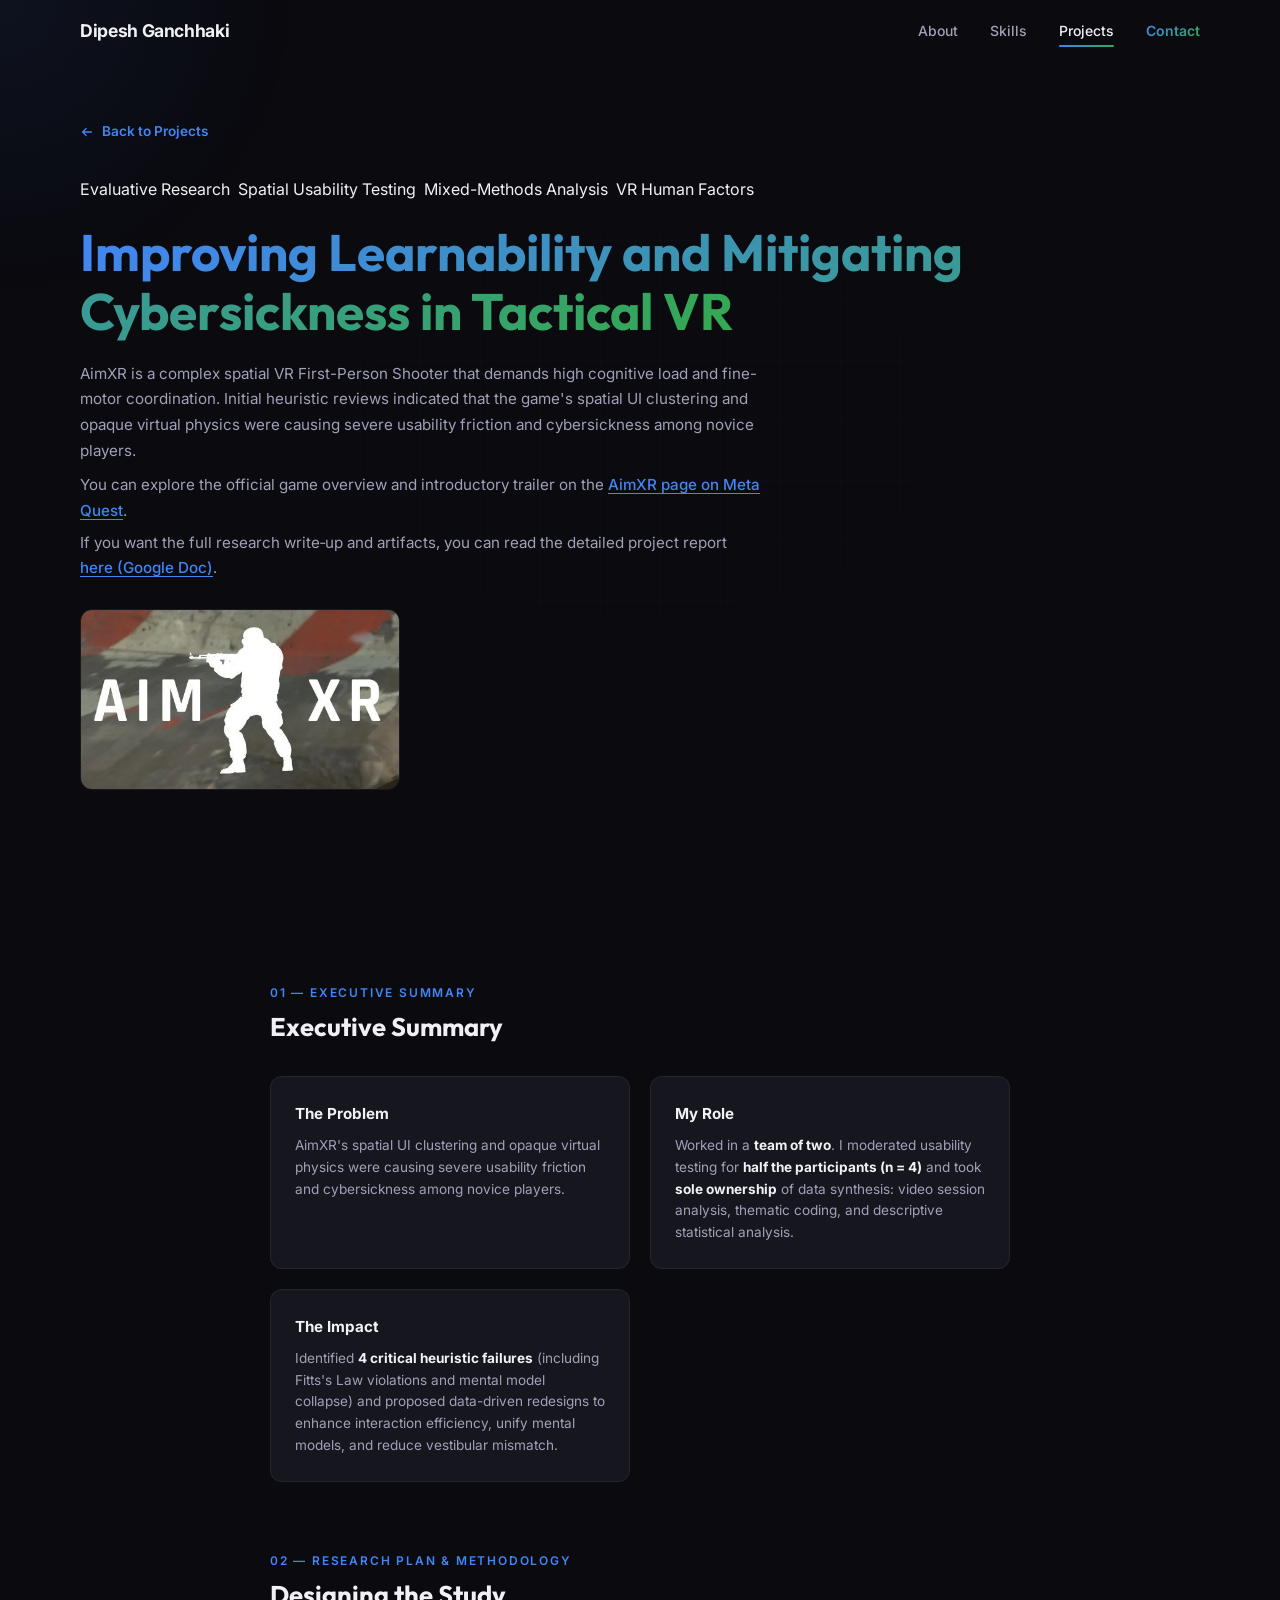
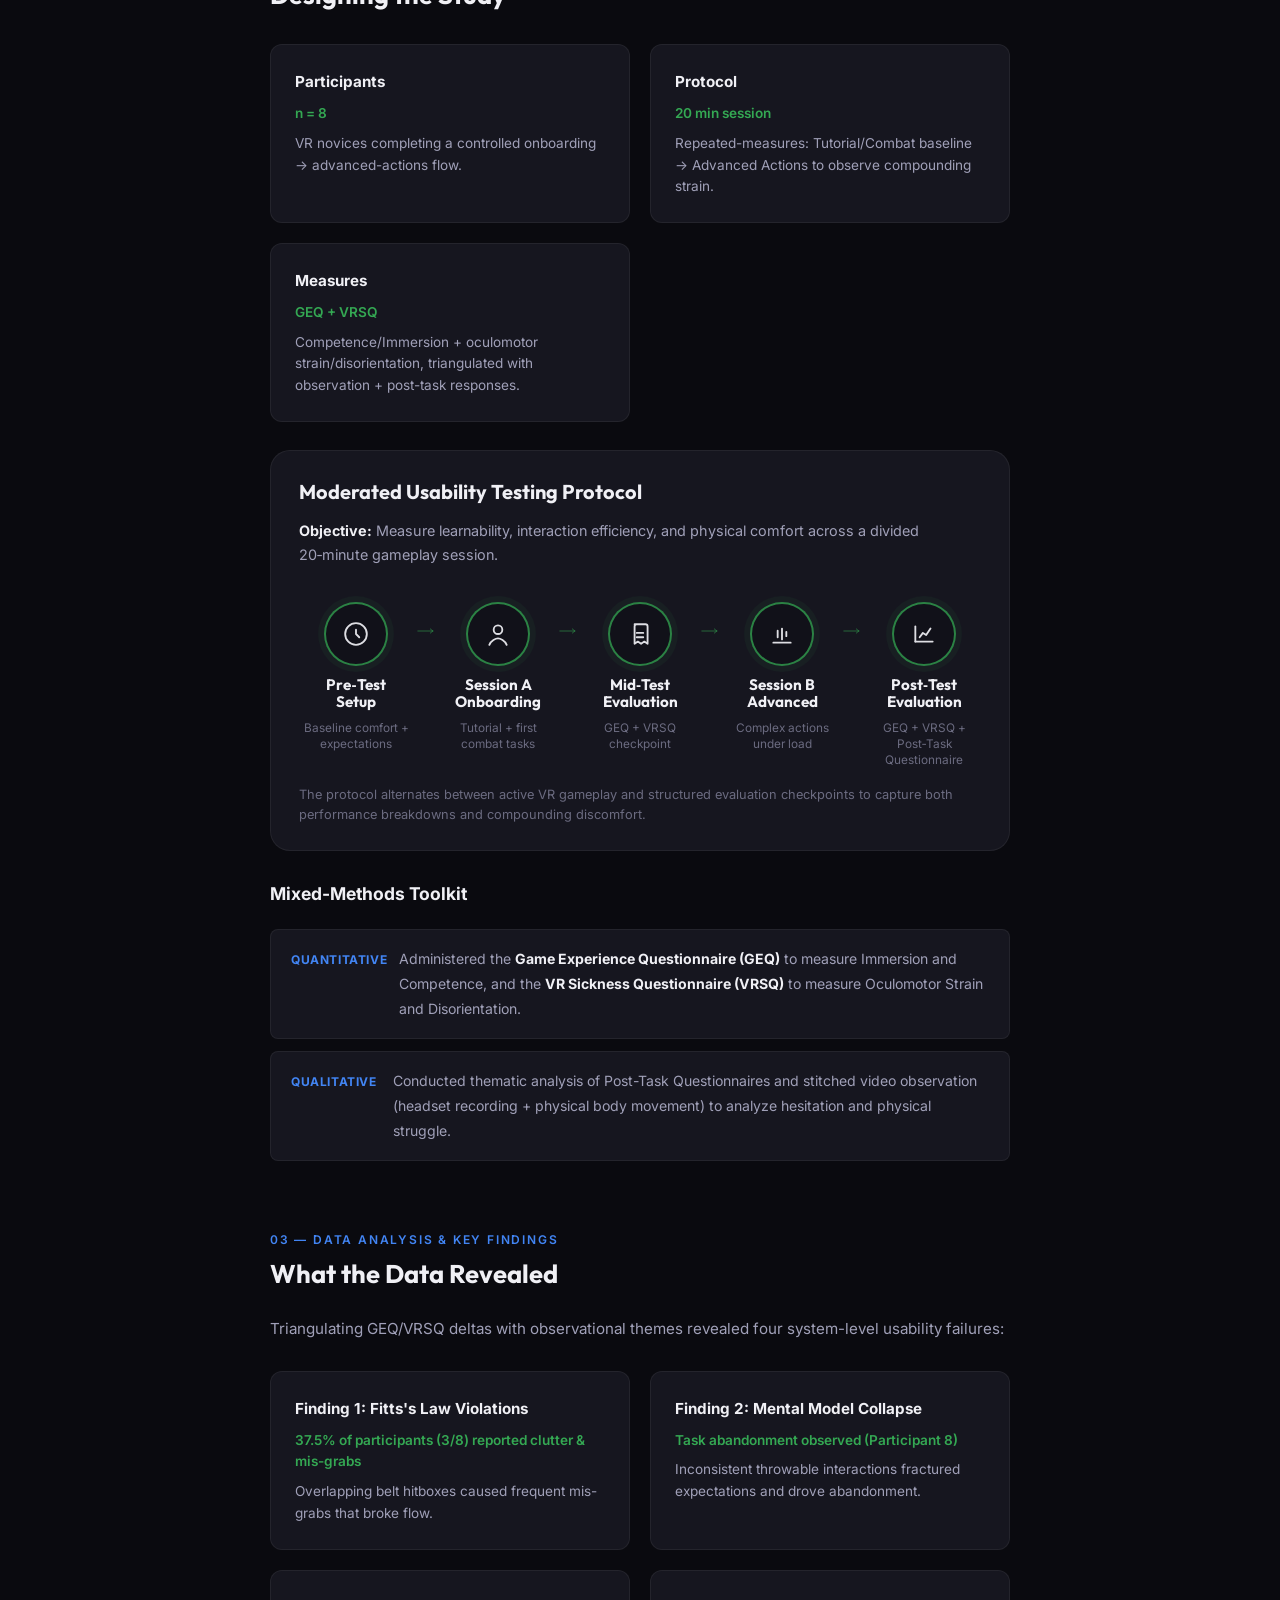
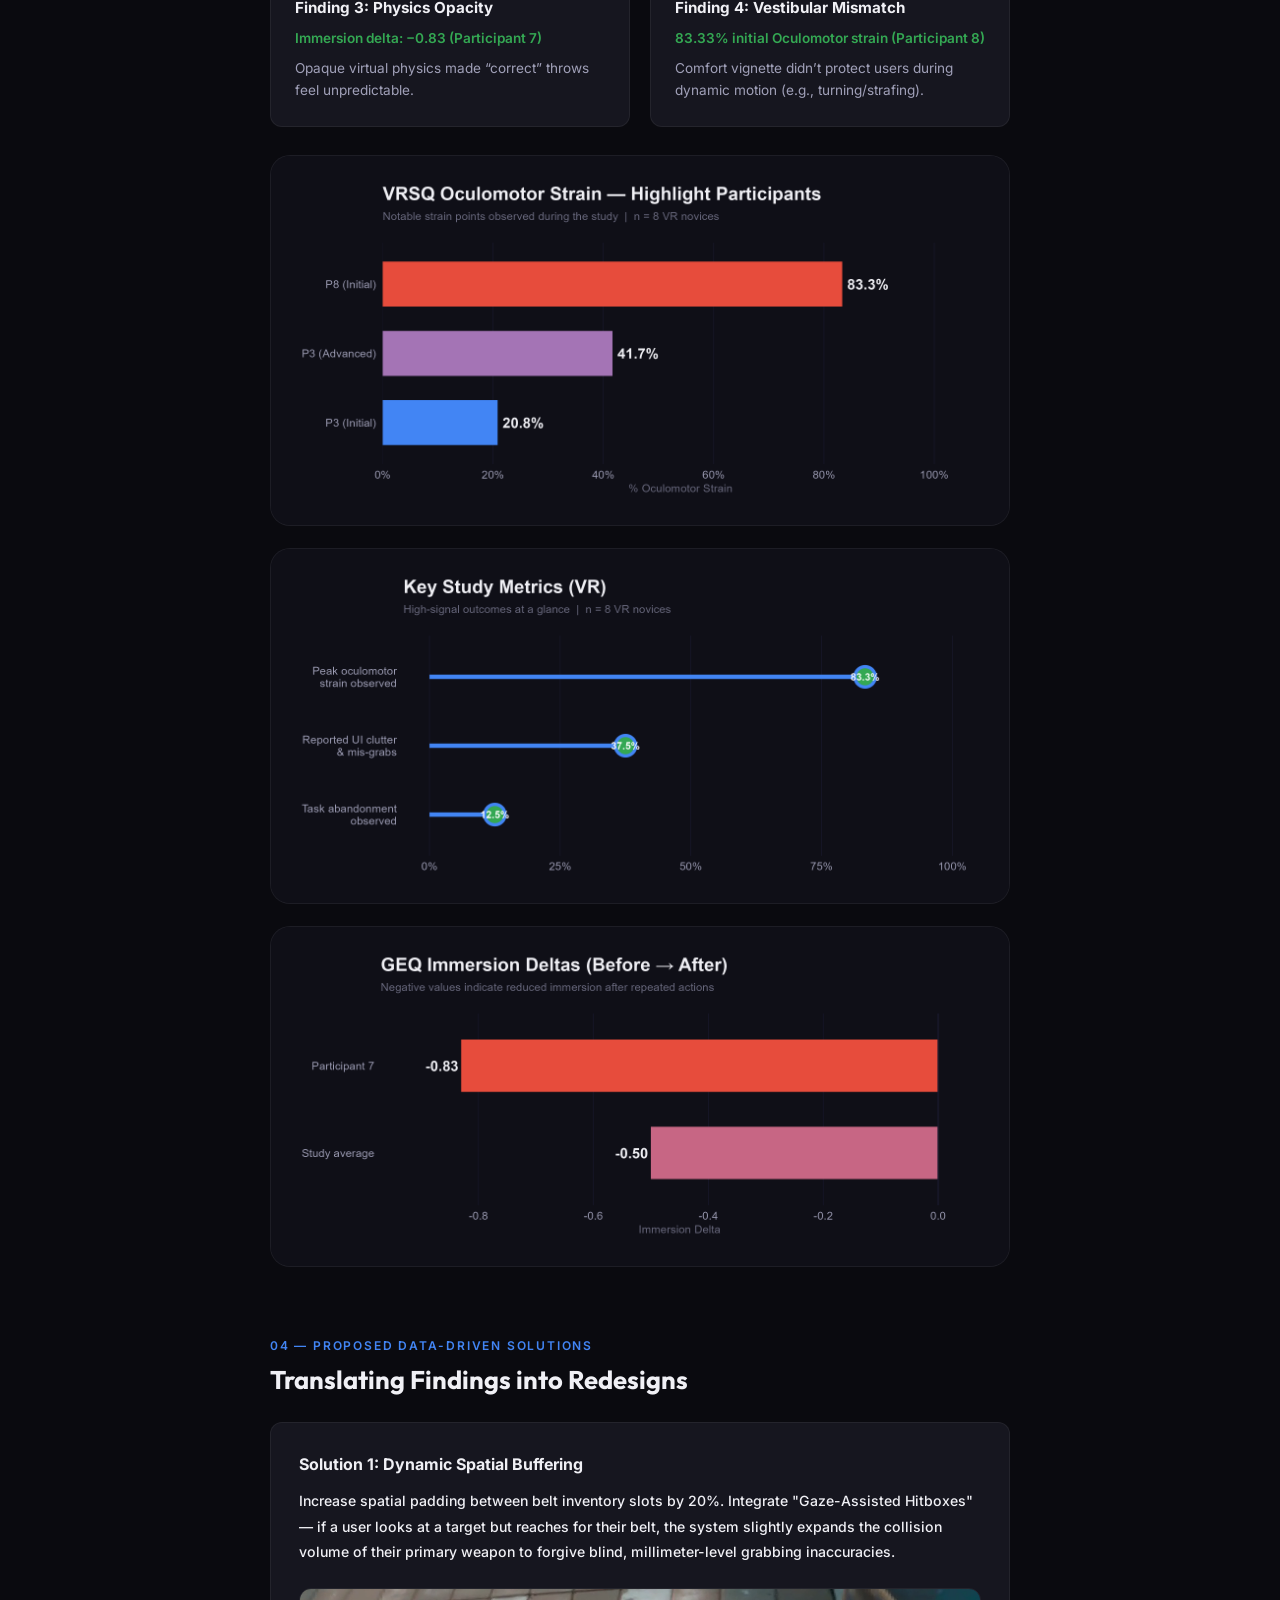
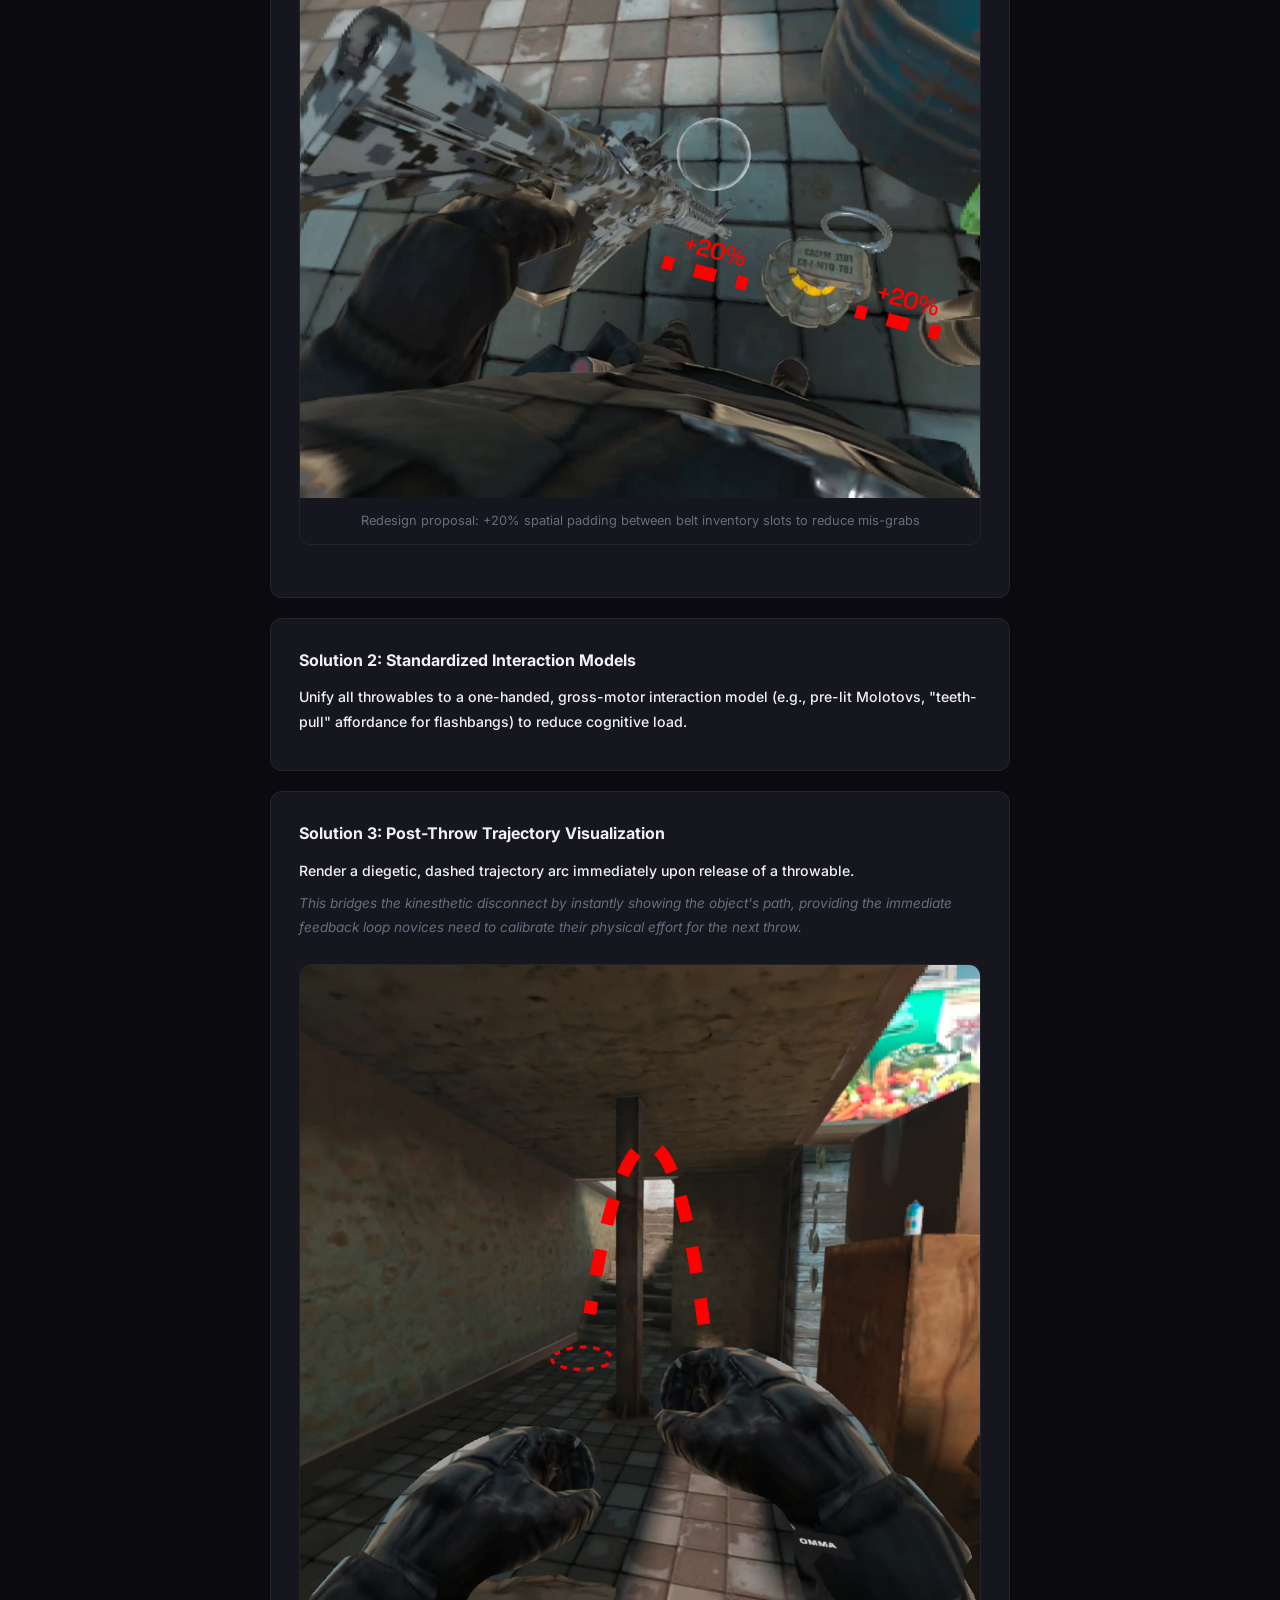
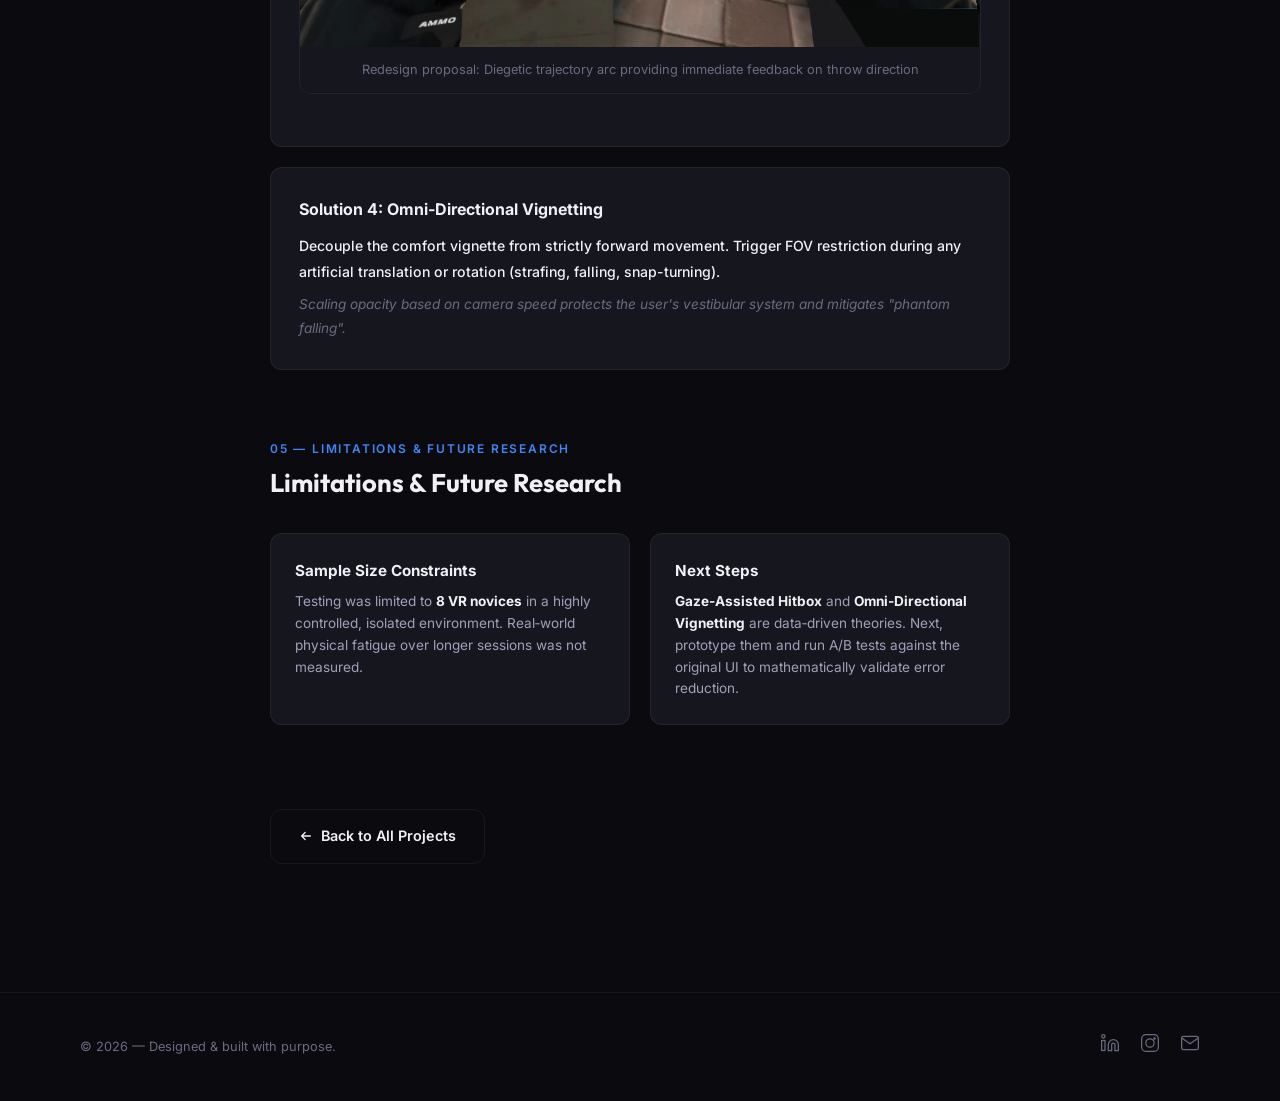
==== commit 4a2e50a8: "Add files via upload" ====
--- a/case-study-1.html
+++ b/case-study-1.html
@@ -57,6 +57,18 @@
       line-height: 1.7;
     }
 
+    .case-study-meta a {
+      color: var(--accent-1);
+      font-weight: 500;
+      text-decoration: underline;
+      text-decoration-thickness: 1px;
+      text-underline-offset: 3px;
+    }
+
+    .case-study-meta a:hover {
+      color: var(--accent-2);
+    }
+
     .case-study-body {
       padding: var(--section-padding) 0;
     }
@@ -233,6 +245,27 @@
       }
     }
 
+    @media (max-width: 640px) {
+      .case-study-title {
+        font-size: 1.9rem;
+      }
+      .case-study-meta {
+        font-size: 0.9rem;
+      }
+      .case-study-body {
+        padding: 60px 0;
+      }
+      .cs-section {
+        margin-bottom: 52px;
+      }
+      .cs-chart-img {
+        margin: 16px 0;
+      }
+      .cs-protocol {
+        padding: 20px 18px;
+      }
+    }
+
     .cs-image {
       margin: 24px 0;
       border-radius: var(--radius-md);
@@ -258,6 +291,147 @@
       border-radius: var(--radius-md);
       margin-top: 28px;
       border: 1px solid var(--border-color);
+    }
+
+    /* --- Methodology protocol visual --- */
+    .cs-protocol {
+      background: var(--bg-card);
+      border: 1px solid var(--border-color);
+      border-radius: var(--radius-lg);
+      padding: 24px 28px;
+      margin: 22px 0 10px;
+      overflow: visible;
+    }
+
+    .cs-protocol-title {
+      font-family: var(--font-display);
+      font-size: 1.25rem;
+      font-weight: 700;
+      margin-bottom: 10px;
+    }
+
+    .cs-protocol-objective {
+      color: var(--text-secondary);
+      font-size: 0.9rem;
+      line-height: 1.7;
+      margin-bottom: 18px;
+      max-width: 900px;
+    }
+
+    .cs-protocol-objective strong {
+      color: var(--text-primary);
+    }
+
+    .cs-protocol-rail {
+      display: flex;
+      align-items: flex-start;
+      justify-content: center;
+      gap: 6px;
+      padding: 10px 10px 0;
+      max-width: 100%;
+    }
+
+    .cs-protocol-arrow {
+      flex: 0 0 20px;
+      height: 64px;
+      display: flex;
+      align-items: center;
+      justify-content: center;
+      padding-top: 6px;
+      opacity: 0.9;
+    }
+
+    .cs-protocol-arrow svg {
+      width: 20px;
+      height: 14px;
+    }
+
+    .cs-protocol-arrow path {
+      stroke: rgba(52,168,83,0.75);
+      stroke-width: 2;
+      stroke-linecap: round;
+      stroke-linejoin: round;
+    }
+
+    .cs-protocol-step {
+      display: flex;
+      flex-direction: column;
+      align-items: center;
+      gap: 10px;
+      text-align: center;
+      position: relative;
+      padding-top: 6px;
+      flex: 0 1 clamp(110px, 14vw, 140px);
+      min-width: 110px;
+    }
+
+    .cs-protocol-badge {
+      width: 64px;
+      height: 64px;
+      border-radius: 999px;
+      background: rgba(10,10,15,0.35);
+      border: 2px solid rgba(52,168,83,0.75);
+      display: grid;
+      place-items: center;
+      position: relative;
+      z-index: 1;
+      box-shadow: 0 0 0 6px rgba(52,168,83,0.06);
+    }
+
+    .cs-protocol-badge svg {
+      width: 26px;
+      height: 26px;
+      color: var(--text-primary);
+      opacity: 0.92;
+    }
+
+    .cs-protocol-label {
+      font-family: var(--font-display);
+      font-weight: 700;
+      font-size: 0.95rem;
+      line-height: 1.15;
+      max-width: 140px;
+    }
+
+    .cs-protocol-sublabel {
+      font-size: 0.74rem;
+      color: var(--text-muted);
+      line-height: 1.35;
+      max-width: 160px;
+    }
+
+    .cs-protocol-footnote {
+      margin-top: 16px;
+      font-size: 0.8rem;
+      color: var(--text-muted);
+      line-height: 1.6;
+    }
+
+    @media (max-width: 980px) {
+      .cs-protocol-rail {
+        flex-wrap: wrap;
+        justify-content: center;
+        gap: 18px 14px;
+      }
+      .cs-protocol-step { flex: 0 1 220px; }
+      .cs-protocol-arrow { display: none; }
+    }
+
+    @media (max-width: 520px) {
+      .cs-protocol-rail {
+        gap: 14px;
+      }
+      .cs-protocol-step { flex-basis: 100%; }
+    }
+
+    /* --- R-generated chart images (match Case Study 2) --- */
+    .cs-chart-img {
+      width: 100%;
+      border-radius: var(--radius-lg);
+      border: 1px solid var(--border-color);
+      margin: 22px 0;
+      display: block;
+      background: #0f0f17;
     }
 
     /* --- Data Visualization Styles --- */
@@ -474,6 +648,14 @@
           Initial heuristic reviews indicated that the game's spatial UI clustering and opaque virtual physics were causing 
           severe usability friction and cybersickness among novice players.
         </p>
+        <p class="case-study-meta" style="margin-top: 8px;">
+          You can explore the official game overview and introductory trailer on the
+          <a href="https://www.meta.com/en-gb/experiences/aim-xr/4245506092131005/" target="_blank" rel="noopener noreferrer">AimXR page on Meta Quest</a>.
+        </p>
+        <p class="case-study-meta" style="margin-top: 6px;">
+          If you want the full research write‑up and artifacts, you can read the detailed project report
+          <a href="https://docs.google.com/document/d/1e8_ooBrpXoOCHi-IvdeaojRbsynUcbp2lEN6q9RVRtY/edit?usp=sharing" target="_blank" rel="noopener noreferrer">here (Google Doc)</a>.
+        </p>
         <img src="assets/AIMXRLogo.jpg" alt="AimXR Logo" class="cs-hero-logo" />
       </div>
     </div>
@@ -494,7 +676,7 @@
           </div>
           <div class="cs-highlight-card">
             <h4>My Role</h4>
-            <p>Conducted a rigorous mixed-methods usability study to measure spatial UI learnability, interaction efficiency, and physical comfort degradation.</p>
+            <p>Worked in a <strong>team of two</strong>. I moderated usability testing for <strong>half the participants (n = 4)</strong> and took <strong>sole ownership</strong> of data synthesis: video session analysis, thematic coding, and descriptive statistical analysis.</p>
           </div>
           <div class="cs-highlight-card">
             <h4>The Impact</h4>
@@ -507,9 +689,116 @@
       <div class="cs-section">
         <span class="cs-section-number">02 — Research Plan & Methodology</span>
         <h2 class="cs-section-title">Designing the Study</h2>
-        <p>To expose fundamental flaws in learnability, I designed a strict control protocol testing <strong>8 VR Novices</strong>.</p>
-        <p><strong>The Persona: "The VR Novice"</strong> — Users who prioritize realism but are highly susceptible to spatial disorientation, oculomotor strain, and cognitive overload when physical/virtual mechanics misalign.</p>
-        <p><strong>The Protocol:</strong> A 20-minute repeated-measures session divided into two phases (Tutorial/Combat and Advanced Actions) to baseline learnability and track compounding physical strain. I used a strict isolation protocol to prevent feedback contamination.</p>
+        <div class="cs-highlight-grid">
+          <div class="cs-highlight-card">
+            <h4>Participants</h4>
+            <p class="cs-data">n = 8</p>
+            <p>VR novices completing a controlled onboarding → advanced-actions flow.</p>
+          </div>
+          <div class="cs-highlight-card">
+            <h4>Protocol</h4>
+            <p class="cs-data">20 min session</p>
+            <p>Repeated-measures: Tutorial/Combat baseline → Advanced Actions to observe compounding strain.</p>
+          </div>
+          <div class="cs-highlight-card">
+            <h4>Measures</h4>
+            <p class="cs-data">GEQ + VRSQ</p>
+            <p>Competence/Immersion + oculomotor strain/disorientation, triangulated with observation + post-task responses.</p>
+          </div>
+        </div>
+
+        <div class="cs-protocol" aria-label="Moderated usability testing protocol">
+          <div class="cs-protocol-title">Moderated Usability Testing Protocol</div>
+          <div class="cs-protocol-objective">
+            <strong>Objective:</strong> Measure learnability, interaction efficiency, and physical comfort across a divided 20‑minute gameplay session.
+          </div>
+
+          <div class="cs-protocol-rail">
+            <div class="cs-protocol-step">
+              <div class="cs-protocol-badge" aria-hidden="true">
+                <svg viewBox="0 0 24 24" fill="none">
+                  <path d="M12 8v4l3 3" stroke="currentColor" stroke-width="1.7" stroke-linecap="round" stroke-linejoin="round"/>
+                  <path d="M12 22c5.523 0 10-4.477 10-10S17.523 2 12 2 2 6.477 2 12s4.477 10 10 10Z" stroke="currentColor" stroke-width="1.7"/>
+                </svg>
+              </div>
+              <div class="cs-protocol-label">Pre‑Test<br/>Setup</div>
+              <div class="cs-protocol-sublabel">Baseline comfort + expectations</div>
+            </div>
+
+            <div class="cs-protocol-arrow" aria-hidden="true">
+              <svg viewBox="0 0 48 16" fill="none">
+                <path d="M2 8H38M38 8L32 3M38 8L32 13" />
+              </svg>
+            </div>
+
+            <div class="cs-protocol-step">
+              <div class="cs-protocol-badge" aria-hidden="true">
+                <svg viewBox="0 0 24 24" fill="none">
+                  <path d="M12 12a4 4 0 1 0-4-4 4 4 0 0 0 4 4Z" stroke="currentColor" stroke-width="1.7"/>
+                  <path d="M4 22c1.5-4 6-6 8-6s6.5 2 8 6" stroke="currentColor" stroke-width="1.7" stroke-linecap="round"/>
+                </svg>
+              </div>
+              <div class="cs-protocol-label">Session A<br/>Onboarding</div>
+              <div class="cs-protocol-sublabel">Tutorial + first combat tasks</div>
+            </div>
+
+            <div class="cs-protocol-arrow" aria-hidden="true">
+              <svg viewBox="0 0 48 16" fill="none">
+                <path d="M2 8H38M38 8L32 3M38 8L32 13" />
+              </svg>
+            </div>
+
+            <div class="cs-protocol-step">
+              <div class="cs-protocol-badge" aria-hidden="true">
+                <svg viewBox="0 0 24 24" fill="none">
+                  <path d="M9 11h6M9 15h6" stroke="currentColor" stroke-width="1.7" stroke-linecap="round"/>
+                  <path d="M7 3h10a2 2 0 0 1 2 2v16l-3-2-3 2-3-2-3 2V5a2 2 0 0 1 2-2Z" stroke="currentColor" stroke-width="1.7" stroke-linejoin="round"/>
+                </svg>
+              </div>
+              <div class="cs-protocol-label">Mid‑Test<br/>Evaluation</div>
+              <div class="cs-protocol-sublabel">GEQ + VRSQ checkpoint</div>
+            </div>
+
+            <div class="cs-protocol-arrow" aria-hidden="true">
+              <svg viewBox="0 0 48 16" fill="none">
+                <path d="M2 8H38M38 8L32 3M38 8L32 13" />
+              </svg>
+            </div>
+
+            <div class="cs-protocol-step">
+              <div class="cs-protocol-badge" aria-hidden="true">
+                <svg viewBox="0 0 24 24" fill="none">
+                  <path d="M8 15V9M12 17V7M16 14V10" stroke="currentColor" stroke-width="1.7" stroke-linecap="round"/>
+                  <path d="M4 20h16" stroke="currentColor" stroke-width="1.7" stroke-linecap="round"/>
+                </svg>
+              </div>
+              <div class="cs-protocol-label">Session B<br/>Advanced</div>
+              <div class="cs-protocol-sublabel">Complex actions under load</div>
+            </div>
+
+            <div class="cs-protocol-arrow" aria-hidden="true">
+              <svg viewBox="0 0 48 16" fill="none">
+                <path d="M2 8H38M38 8L32 3M38 8L32 13" />
+              </svg>
+            </div>
+
+            <div class="cs-protocol-step">
+              <div class="cs-protocol-badge" aria-hidden="true">
+                <svg viewBox="0 0 24 24" fill="none">
+                  <path d="M4 19V5" stroke="currentColor" stroke-width="1.7" stroke-linecap="round"/>
+                  <path d="M4 19h16" stroke="currentColor" stroke-width="1.7" stroke-linecap="round"/>
+                  <path d="M8 15l3-4 3 2 4-6" stroke="currentColor" stroke-width="1.7" stroke-linecap="round" stroke-linejoin="round"/>
+                </svg>
+              </div>
+              <div class="cs-protocol-label">Post‑Test<br/>Evaluation</div>
+              <div class="cs-protocol-sublabel">GEQ + VRSQ + Post‑Task Questionnaire</div>
+            </div>
+          </div>
+
+          <div class="cs-protocol-footnote">
+            The protocol alternates between active VR gameplay and structured evaluation checkpoints to capture both performance breakdowns and compounding discomfort.
+          </div>
+        </div>
         
         <h3 style="font-size: 1.1rem; font-weight: 700; margin: 28px 0 16px;">Mixed-Methods Toolkit</h3>
         <div class="cs-method-list">
@@ -528,104 +817,35 @@
       <div class="cs-section">
         <span class="cs-section-number">03 — Data Analysis & Key Findings</span>
         <h2 class="cs-section-title">What the Data Revealed</h2>
-        <p>By triangulating physiological deltas from the GEQ/VRSQ with thematic video analysis, I mapped systemic user struggles to four core usability failures:</p>
+        <p>Triangulating GEQ/VRSQ deltas with observational themes revealed four system-level usability failures:</p>
 
         <div class="cs-highlight-grid">
           <div class="cs-highlight-card">
             <h4>Finding 1: Fitts's Law Violations</h4>
             <p class="cs-data">37.5% of participants (3/8) reported clutter & mis-grabs</p>
-            <p>Overlapping hitboxes on the inventory belt caused degraded proprioceptive accuracy under stress, resulting in frequent "Near Misses" that interrupted combat flow.</p>
+            <p>Overlapping belt hitboxes caused frequent mis-grabs that broke flow.</p>
           </div>
           <div class="cs-highlight-card">
             <h4>Finding 2: Mental Model Collapse</h4>
             <p class="cs-data">Task abandonment observed (Participant 8)</p>
-            <p>Inconsistent throwable interactions — grenades vs. bimanual Molotovs vs. flashbangs lacking "bite-to-pull" affordance — fractured users' mental models and led to task abandonment.</p>
+            <p>Inconsistent throwable interactions fractured expectations and drove abandonment.</p>
           </div>
           <div class="cs-highlight-card">
             <h4>Finding 3: Physics Opacity</h4>
             <p class="cs-data">Immersion delta: −0.83 (Participant 7)</p>
-            <p>Without physical weight feedback in controllers, users couldn't judge the virtual drag coefficient, leading to repeated release timing failures despite aiming correctly.</p>
+            <p>Opaque virtual physics made “correct” throws feel unpredictable.</p>
           </div>
           <div class="cs-highlight-card">
             <h4>Finding 4: Vestibular Mismatch</h4>
             <p class="cs-data">83.33% initial Oculomotor strain (Participant 8)</p>
-            <p>The standard FOV vignette failed during dynamic turning/strafing. Participant 3's oculomotor strain doubled to 41.66% during advanced actions, causing "phantom falling" sensations.</p>
-          </div>
-        </div>
-
-        <!-- Data Visualizations -->
-        <div class="cs-chart-container">
-          <div class="cs-chart-title">VRSQ: Oculomotor Strain by Participant</div>
-          <div class="cs-bar-chart">
-            <div class="cs-bar-row">
-              <span class="cs-bar-label">P8 (Initial)</span>
-              <div class="cs-bar-track"><div class="cs-bar-fill gradient-red" style="width: 83.33%">83.3%</div></div>
-            </div>
-            <div class="cs-bar-row">
-              <span class="cs-bar-label">P3 (Advanced)</span>
-              <div class="cs-bar-track"><div class="cs-bar-fill gradient-orange" style="width: 41.66%">41.7%</div></div>
-            </div>
-            <div class="cs-bar-row">
-              <span class="cs-bar-label">P3 (Initial)</span>
-              <div class="cs-bar-track"><div class="cs-bar-fill gradient-blue" style="width: 20.83%">20.8%</div></div>
-            </div>
-          </div>
-        </div>
-
-        <div class="cs-chart-container">
-          <div class="cs-chart-title">Key Metrics at a Glance</div>
-          <div class="cs-ring-stats">
-            <div class="cs-ring-stat">
-              <svg class="cs-ring-svg" width="100" height="100" viewBox="0 0 100 100">
-                <circle class="cs-ring-bg" cx="50" cy="50" r="40" stroke-width="8"/>
-                <circle class="cs-ring-fill" cx="50" cy="50" r="40" stroke-width="8" stroke="url(#grad1)" stroke-dasharray="251.2" stroke-dashoffset="157"/>
-                <defs><linearGradient id="grad1" x1="0%" y1="0%" x2="100%" y2="0%"><stop offset="0%" stop-color="#4285f4"/><stop offset="100%" stop-color="#e74c3c"/></linearGradient></defs>
-              </svg>
-              <span class="cs-ring-value">37.5%</span>
-              <span class="cs-ring-label">Reported UI clutter & mis-grabs</span>
-            </div>
-            <div class="cs-ring-stat">
-              <svg class="cs-ring-svg" width="100" height="100" viewBox="0 0 100 100">
-                <circle class="cs-ring-bg" cx="50" cy="50" r="40" stroke-width="8"/>
-                <circle class="cs-ring-fill" cx="50" cy="50" r="40" stroke-width="8" stroke="url(#grad2)" stroke-dasharray="251.2" stroke-dashoffset="42"/>
-                <defs><linearGradient id="grad2" x1="0%" y1="0%" x2="100%" y2="0%"><stop offset="0%" stop-color="#e74c3c"/><stop offset="100%" stop-color="#c0392b"/></linearGradient></defs>
-              </svg>
-              <span class="cs-ring-value">83.3%</span>
-              <span class="cs-ring-label">Peak oculomotor strain</span>
-            </div>
-            <div class="cs-ring-stat">
-              <svg class="cs-ring-svg" width="100" height="100" viewBox="0 0 100 100">
-                <circle class="cs-ring-bg" cx="50" cy="50" r="40" stroke-width="8"/>
-                <circle class="cs-ring-fill" cx="50" cy="50" r="40" stroke-width="8" stroke="url(#grad3)" stroke-dasharray="251.2" stroke-dashoffset="125.6"/>
-                <defs><linearGradient id="grad3" x1="0%" y1="0%" x2="100%" y2="0%"><stop offset="0%" stop-color="#f39c12"/><stop offset="100%" stop-color="#e67e22"/></linearGradient></defs>
-              </svg>
-              <span class="cs-ring-value">2×</span>
-              <span class="cs-ring-label">P3 strain increase (advanced)</span>
-            </div>
-          </div>
-        </div>
-
-        <div class="cs-chart-container">
-          <div class="cs-chart-title">GEQ: Immersion Score Deltas (Before → After)</div>
-          <div class="cs-delta-grid">
-            <div class="cs-delta-item">
-              <div class="cs-delta-value negative">−0.83</div>
-              <div class="cs-delta-sublabel">Participant 7<br/>Immersion</div>
-            </div>
-            <div class="cs-delta-item">
-              <div class="cs-delta-value warning">−0.50</div>
-              <div class="cs-delta-sublabel">Avg. across<br/>participants</div>
-            </div>
-            <div class="cs-delta-item">
-              <div class="cs-delta-value negative">1/8</div>
-              <div class="cs-delta-sublabel">Task<br/>abandonments</div>
-            </div>
-            <div class="cs-delta-item">
-              <div class="cs-delta-value positive">4</div>
-              <div class="cs-delta-sublabel">Critical heuristic<br/>failures found</div>
-            </div>
-          </div>
-        </div>
+            <p>Comfort vignette didn’t protect users during dynamic motion (e.g., turning/strafing).</p>
+          </div>
+        </div>
+
+        <!-- Data Visualizations (R-generated, image-first like Case Study 2) -->
+        <img src="assets/vr_chart_oculomotor_strain.png" alt="VRSQ oculomotor strain highlights — chart generated with R ggplot2" class="cs-chart-img" />
+        <img src="assets/vr_chart_key_metrics.png" alt="Key VR study metrics — chart generated with R ggplot2" class="cs-chart-img" />
+        <img src="assets/vr_chart_immersion_deltas.png" alt="GEQ immersion deltas — chart generated with R ggplot2" class="cs-chart-img" />
       </div>
 
       <!-- Solutions -->
@@ -661,6 +881,22 @@
           <h4>Solution 4: Omni-Directional Vignetting</h4>
           <p class="cs-action">Decouple the comfort vignette from strictly forward movement. Trigger FOV restriction during any artificial translation or rotation (strafing, falling, snap-turning).</p>
           <p class="cs-why">Scaling opacity based on camera speed protects the user's vestibular system and mitigates "phantom falling".</p>
+        </div>
+      </div>
+
+      <!-- Limitations -->
+      <div class="cs-section">
+        <span class="cs-section-number">05 — Limitations &amp; Future Research</span>
+        <h2 class="cs-section-title">Limitations &amp; Future Research</h2>
+        <div class="cs-highlight-grid">
+          <div class="cs-highlight-card">
+            <h4>Sample Size Constraints</h4>
+            <p>Testing was limited to <strong>8 VR novices</strong> in a highly controlled, isolated environment. Real‑world physical fatigue over longer sessions was not measured.</p>
+          </div>
+          <div class="cs-highlight-card">
+            <h4>Next Steps</h4>
+            <p><strong>Gaze‑Assisted Hitbox</strong> and <strong>Omni‑Directional Vignetting</strong> are data‑driven theories. Next, prototype them and run A/B tests against the original UI to mathematically validate error reduction.</p>
+          </div>
         </div>
       </div>
 
--- a/style.css
+++ b/style.css
@@ -179,6 +179,14 @@
   width: 100%;
 }
 
+.nav-link.active {
+  color: var(--text-primary);
+}
+
+.nav-link.active::after {
+  width: 100%;
+}
+
 .nav-link[data-highlight] {
   background: var(--gradient-primary);
   -webkit-background-clip: text;
@@ -188,6 +196,16 @@
 }
 
 .nav-link[data-highlight]::after { display: none; }
+
+.nav-link[data-highlight].active {
+  -webkit-text-fill-color: var(--text-primary);
+  background: none;
+}
+
+.nav-link[data-highlight].active::after {
+  display: block;
+  width: 100%;
+}
 
 .nav-toggle {
   display: none;
@@ -256,10 +274,11 @@
 
 .hero-name {
   font-family: var(--font-display);
-  font-size: clamp(2.8rem, 5.5vw, 4.5rem);
+  font-size: clamp(4rem, 8vw, 7rem);
   font-weight: 700;
-  line-height: 1.1;
-  margin-bottom: 20px;
+  line-height: 1.05;
+  margin-bottom: 24px;
+  letter-spacing: -0.03em;
 }
 
 .gradient-text {
@@ -277,10 +296,11 @@
 }
 
 .hero-tagline {
-  font-size: 1.2rem;
+  font-size: clamp(1.2rem, 2vw, 1.5rem);
   color: var(--text-secondary);
-  margin-bottom: 12px;
+  margin-bottom: 40px;
   line-height: 1.6;
+  max-width: 600px;
 }
 
 .accent-italic {
@@ -290,12 +310,7 @@
   font-family: var(--font-display);
 }
 
-.hero-description {
-  font-size: 0.95rem;
-  color: var(--text-muted);
-  margin-bottom: 32px;
-  max-width: 520px;
-}
+
 
 .hero-cta {
   display: flex;
@@ -346,43 +361,7 @@
 
 .btn-full { width: 100%; justify-content: center; }
 
-/* Stats */
-.hero-stats {
-  display: flex;
-  gap: 40px;
-}
-
-.stat {
-  display: flex;
-  flex-direction: column;
-}
-
-.stat-number {
-  font-size: 2rem;
-  font-weight: 800;
-  background: var(--gradient-primary);
-  -webkit-background-clip: text;
-  background-clip: text;
-  -webkit-text-fill-color: transparent;
-  line-height: 1;
-}
-
-.stat-suffix {
-  font-size: 1.5rem;
-  font-weight: 800;
-  background: var(--gradient-primary);
-  -webkit-background-clip: text;
-  background-clip: text;
-  -webkit-text-fill-color: transparent;
-}
-
-.stat-label {
-  font-size: 0.75rem;
-  color: var(--text-muted);
-  text-transform: uppercase;
-  letter-spacing: 0.06em;
-  margin-top: 4px;
-}
+
 
 /* Hero Image */
 .hero-image {
@@ -505,75 +484,13 @@
 }
 
 /* --- About Section --- */
-.about-grid {
-  display: grid;
-  grid-template-columns: 1fr 1fr;
-  gap: 60px;
-  align-items: start;
-}
-
-.about-lead {
-  font-size: 1.15rem;
+.about-statement {
+  font-family: var(--font-display);
+  font-size: clamp(2rem, 4vw, 3rem);
+  font-weight: 600;
+  line-height: 1.3;
   color: var(--text-primary);
-  line-height: 1.7;
-  margin-bottom: 20px;
-}
-
-.about-text p {
-  color: var(--text-secondary);
-  margin-bottom: 16px;
-  font-size: 0.95rem;
-}
-
-.about-text strong {
-  color: var(--text-primary);
-}
-
-.about-details {
-  display: flex;
-  flex-direction: column;
-  gap: 20px;
-}
-
-.detail-card {
-  background: var(--bg-card);
-  border: 1px solid var(--border-color);
-  border-radius: var(--radius-md);
-  padding: 24px;
-  display: flex;
-  gap: 16px;
-  align-items: flex-start;
-  transition: var(--transition);
-}
-
-.detail-card:hover {
-  border-color: var(--border-hover);
-  background: var(--bg-card-hover);
-  transform: translateY(-2px);
-}
-
-.detail-icon {
-  width: 44px;
-  height: 44px;
-  border-radius: var(--radius-sm);
-  background: var(--gradient-card);
-  display: flex;
-  align-items: center;
-  justify-content: center;
-  flex-shrink: 0;
-  color: var(--accent-1);
-}
-
-.detail-card h3 {
-  font-size: 0.95rem;
-  font-weight: 600;
-  margin-bottom: 4px;
-}
-
-.detail-card p {
-  font-size: 0.85rem;
-  color: var(--text-secondary);
-  line-height: 1.5;
+  max-width: 900px;
 }
 
 /* --- Skills Section --- */
@@ -581,82 +498,114 @@
   background: var(--bg-secondary);
 }
 
-.skills-grid {
-  display: grid;
-  grid-template-columns: repeat(2, 1fr);
-  gap: 24px;
-}
-
-.skill-card {
+.skills-list {
+  display: flex;
+  flex-direction: column;
+}
+
+.skill-item {
+  border-bottom: 1px solid var(--border-color);
+  transition: var(--transition);
+  cursor: pointer;
+}
+
+.skill-item:first-child {
+  border-top: 1px solid var(--border-color);
+}
+
+.skill-header {
+  display: flex;
+  align-items: center;
+  justify-content: space-between;
+  padding: 32px 0;
+  user-select: none;
+}
+
+.skill-header h3 {
+  font-family: var(--font-display);
+  font-size: clamp(1.8rem, 3.5vw, 3rem);
+  font-weight: 700;
+  color: var(--text-secondary);
+  transition: var(--transition);
+  letter-spacing: -0.02em;
+}
+
+.skill-toggle {
+  font-family: var(--font-display);
+  font-size: 2rem;
+  font-weight: 300;
+  color: var(--text-muted);
+  transition: var(--transition);
+  line-height: 1;
+}
+
+.skill-item:hover .skill-header h3 {
+  color: var(--text-primary);
+}
+
+.skill-item:hover .skill-toggle {
+  color: var(--text-primary);
+}
+
+.skill-item.open .skill-header h3 {
+  background: var(--gradient-hero);
+  -webkit-background-clip: text;
+  background-clip: text;
+  -webkit-text-fill-color: transparent;
+}
+
+.skill-item.open .skill-toggle {
+  color: var(--accent-1);
+  transform: rotate(45deg);
+}
+
+.skill-details {
+  max-height: 0;
+  overflow: hidden;
+  transition: max-height 0.4s cubic-bezier(0.4, 0, 0.2, 1),
+              padding 0.4s cubic-bezier(0.4, 0, 0.2, 1);
+  padding: 0 0;
+  list-style: none;
+}
+
+.skill-item.open .skill-details {
+  max-height: 400px;
+  padding: 0 0 28px 0;
+}
+
+.skill-details li {
+  font-size: 1rem;
+  color: var(--text-secondary);
+  padding: 8px 0;
+  padding-left: 20px;
   position: relative;
-  background: var(--bg-card);
-  border: 1px solid var(--border-color);
-  border-radius: var(--radius-lg);
-  padding: 32px;
-  transition: var(--transition);
-  overflow: hidden;
-}
-
-.skill-card:hover {
-  border-color: var(--border-hover);
-  transform: translateY(-4px);
-  box-shadow: var(--shadow-glow);
-}
-
-.skill-card-glow {
+}
+
+.skill-details li::before {
+  content: '→';
   position: absolute;
-  top: -100px;
-  right: -100px;
-  width: 200px;
-  height: 200px;
-  border-radius: 50%;
-  background: radial-gradient(circle, rgba(66,133,244,0.08), transparent 70%);
-  pointer-events: none;
-  transition: var(--transition-slow);
-}
-
-.skill-card:hover .skill-card-glow {
-  opacity: 1;
-  transform: scale(1.5);
-}
-
-.skill-icon {
-  font-size: 2rem;
-  margin-bottom: 16px;
-}
-
-.skill-card h3 {
-  font-size: 1.05rem;
-  font-weight: 700;
-  margin-bottom: 16px;
-}
-
-.skill-list li {
+  left: 0;
+  color: var(--accent-2);
   font-size: 0.85rem;
-  color: var(--text-secondary);
-  padding: 6px 0;
-  border-bottom: 1px solid var(--border-color);
-  display: flex;
-  align-items: center;
-  gap: 8px;
-}
-
-.skill-list li:last-child { border-bottom: none; }
-
-.skill-list li::before {
-  content: '→';
-  color: var(--accent-2);
-  font-size: 0.7rem;
 }
 
 /* --- Projects Section --- */
 .projects-grid {
-  display: grid;
-  grid-template-columns: repeat(2, 1fr);
+  display: flex;
   gap: 32px;
+  overflow-x: auto;
+  scroll-snap-type: x mandatory;
+  -webkit-overflow-scrolling: touch;
+  padding-bottom: 8px;
+  scrollbar-width: none;
+}
+
+.projects-grid::-webkit-scrollbar {
+  display: none;
 }
 
 .project-card {
+  flex: 0 0 min(420px, 80vw);
   background: var(--bg-card);
   border: 1px solid var(--border-color);
   border-radius: var(--radius-lg);
@@ -664,6 +613,7 @@
   transition: var(--transition);
   position: relative;
   cursor: pointer;
+  scroll-snap-align: start;
 }
 
 .project-card:hover {
@@ -685,7 +635,12 @@
 .project-thumbnail img {
   width: 100%;
   height: 100%;
-  object-fit: contain;
+  object-fit: cover;
+  transition: transform 0.6s cubic-bezier(0.4, 0, 0.2, 1);
+}
+
+.project-card:hover .project-thumbnail img {
+  transform: scale(1.03);
 }
 
 .placeholder-visual {
@@ -718,35 +673,11 @@
   padding: 28px;
 }
 
-.project-tags {
-  display: flex;
-  gap: 8px;
+.project-title {
+  font-family: var(--font-display);
+  font-size: clamp(1.3rem, 2vw, 1.6rem);
+  font-weight: 700;
   margin-bottom: 14px;
-  flex-wrap: wrap;
-}
-
-.tag {
-  font-size: 0.7rem;
-  font-weight: 600;
-  color: var(--accent-1);
-  background: rgba(66, 133, 244, 0.1);
-  padding: 4px 12px;
-  border-radius: 100px;
-  letter-spacing: 0.03em;
-  text-transform: uppercase;
-}
-
-.project-title {
-  font-size: 1.2rem;
-  font-weight: 700;
-  margin-bottom: 10px;
-}
-
-.project-desc {
-  font-size: 0.88rem;
-  color: var(--text-secondary);
-  margin-bottom: 18px;
-  line-height: 1.6;
 }
 
 .project-link {
@@ -771,69 +702,7 @@
   z-index: 1;
 }
 
-/* --- Process Section --- */
-.process {
-  background: var(--bg-secondary);
-}
-
-.process-timeline {
-  display: flex;
-  flex-direction: column;
-  gap: 0;
-  position: relative;
-}
-
-.process-timeline::before {
-  content: '';
-  position: absolute;
-  left: 30px;
-  top: 20px;
-  bottom: 20px;
-  width: 2px;
-  background: linear-gradient(to bottom, var(--accent-1), var(--accent-2));
-  opacity: 0.2;
-  border-radius: 2px;
-}
-
-.process-step {
-  display: flex;
-  gap: 32px;
-  padding: 28px 0;
-  align-items: flex-start;
-  position: relative;
-  transition: var(--transition);
-}
-
-.process-step:hover {
-  transform: translateX(8px);
-}
-
-.step-number {
-  font-size: 1.4rem;
-  font-weight: 800;
-  background: var(--gradient-primary);
-  -webkit-background-clip: text;
-  background-clip: text;
-  -webkit-text-fill-color: transparent;
-  flex-shrink: 0;
-  width: 60px;
-  text-align: center;
-  position: relative;
-  z-index: 1;
-}
-
-.step-content h3 {
-  font-size: 1.1rem;
-  font-weight: 700;
-  margin-bottom: 8px;
-}
-
-.step-content p {
-  font-size: 0.9rem;
-  color: var(--text-secondary);
-  line-height: 1.6;
-  max-width: 560px;
-}
+
 
 /* --- Contact Section --- */
 .contact-grid {
@@ -995,9 +864,7 @@
     gap: 40px;
   }
 
-  .hero-description { max-width: 100%; }
   .hero-cta { justify-content: center; }
-  .hero-stats { justify-content: center; }
   .hero-image { order: -1; }
 
   .image-frame {
@@ -1005,18 +872,11 @@
     height: 320px;
   }
 
-  .about-grid {
-    grid-template-columns: 1fr;
-    gap: 40px;
-  }
-
-  .skills-grid {
-    grid-template-columns: repeat(2, 1fr);
-  }
-
-  .projects-grid {
-    grid-template-columns: 1fr;
-  }
+
+
+
+
+
 
   .contact-grid {
     grid-template-columns: 1fr;
@@ -1048,18 +908,26 @@
   }
 
   .nav-toggle { display: flex; }
-
-  .skills-grid {
-    grid-template-columns: 1fr;
-  }
-
-  .hero-stats {
-    flex-direction: column;
-    gap: 16px;
-    align-items: center;
-  }
-
-  .stat { align-items: center; }
+  
+  .hero {
+    padding: 88px 0 48px;
+  }
+
+  .section {
+    padding: 72px 0;
+  }
+
+  .section-header {
+    margin-bottom: 40px;
+  }
+
+  .about-statement {
+    font-size: 1.7rem;
+  }
+
+  .project-card {
+    flex: 0 0 85vw;
+  }
 
   .footer-inner {
     flex-direction: column;
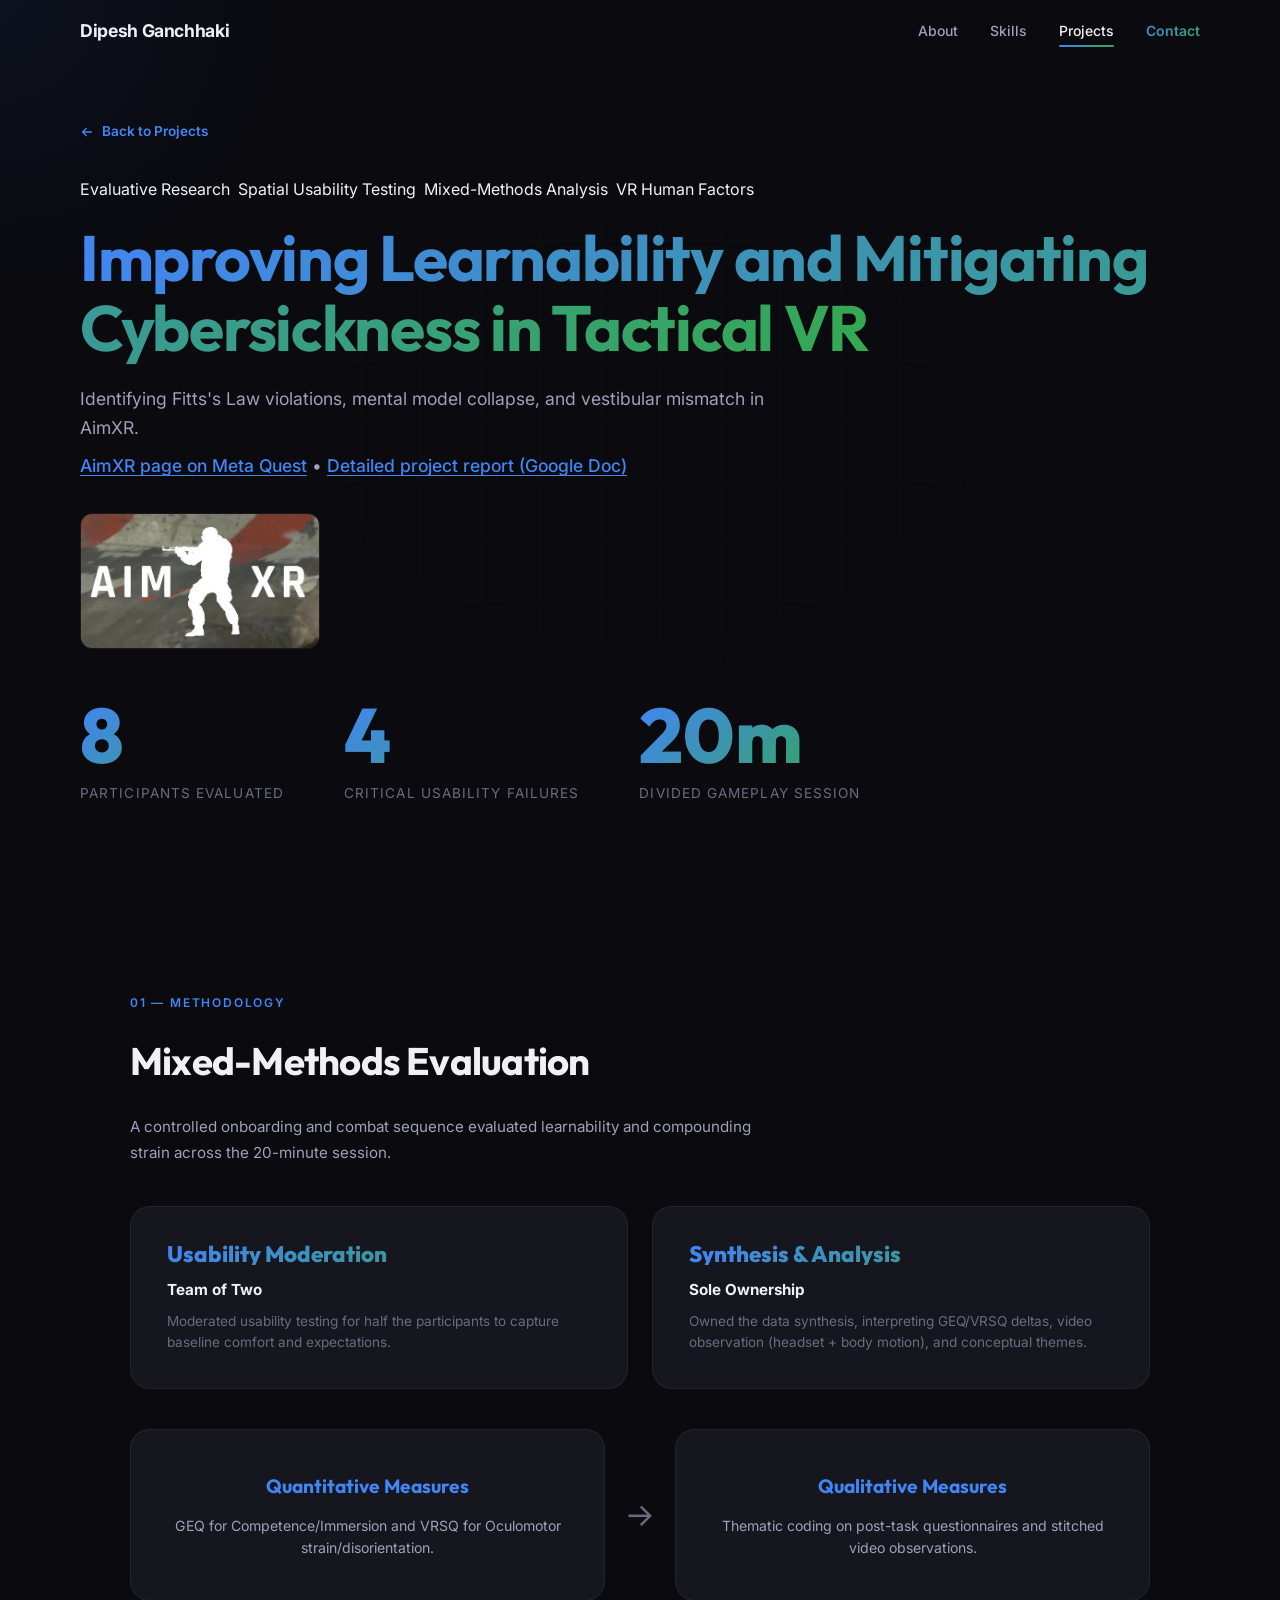
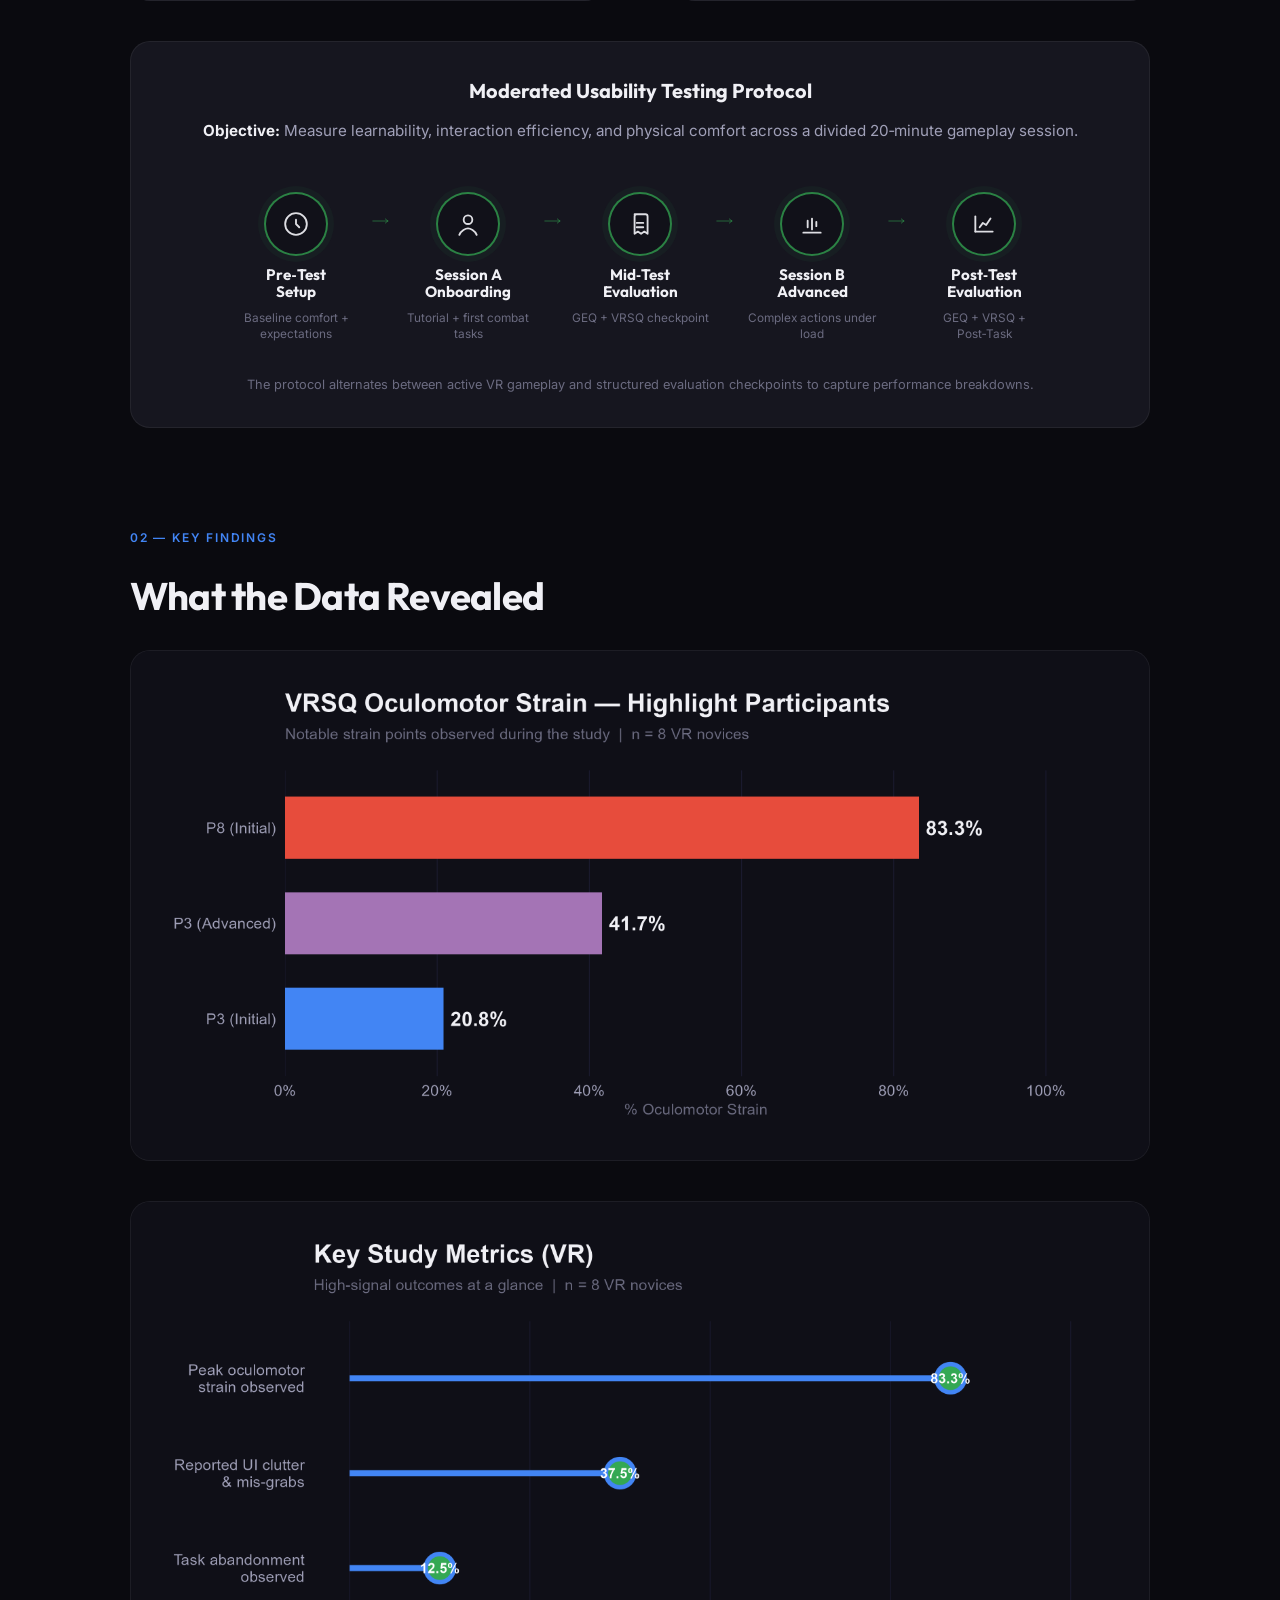
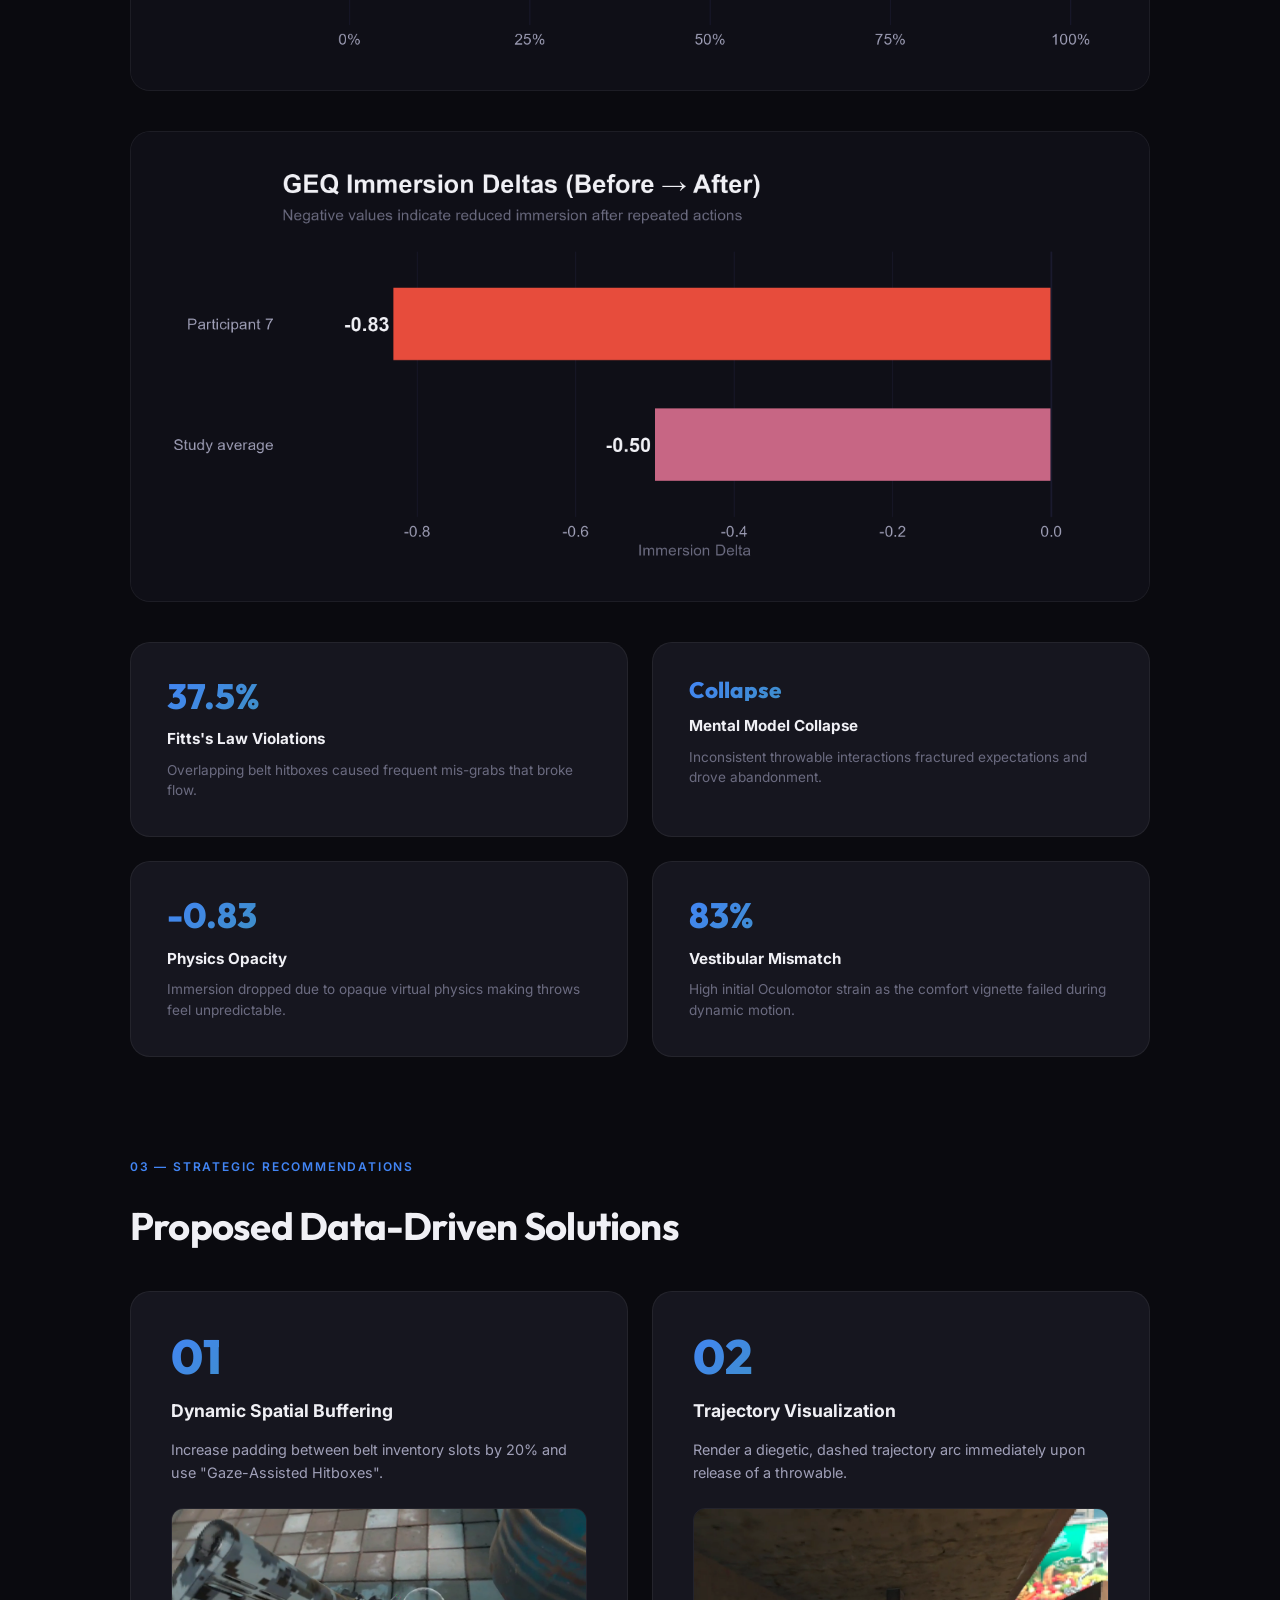
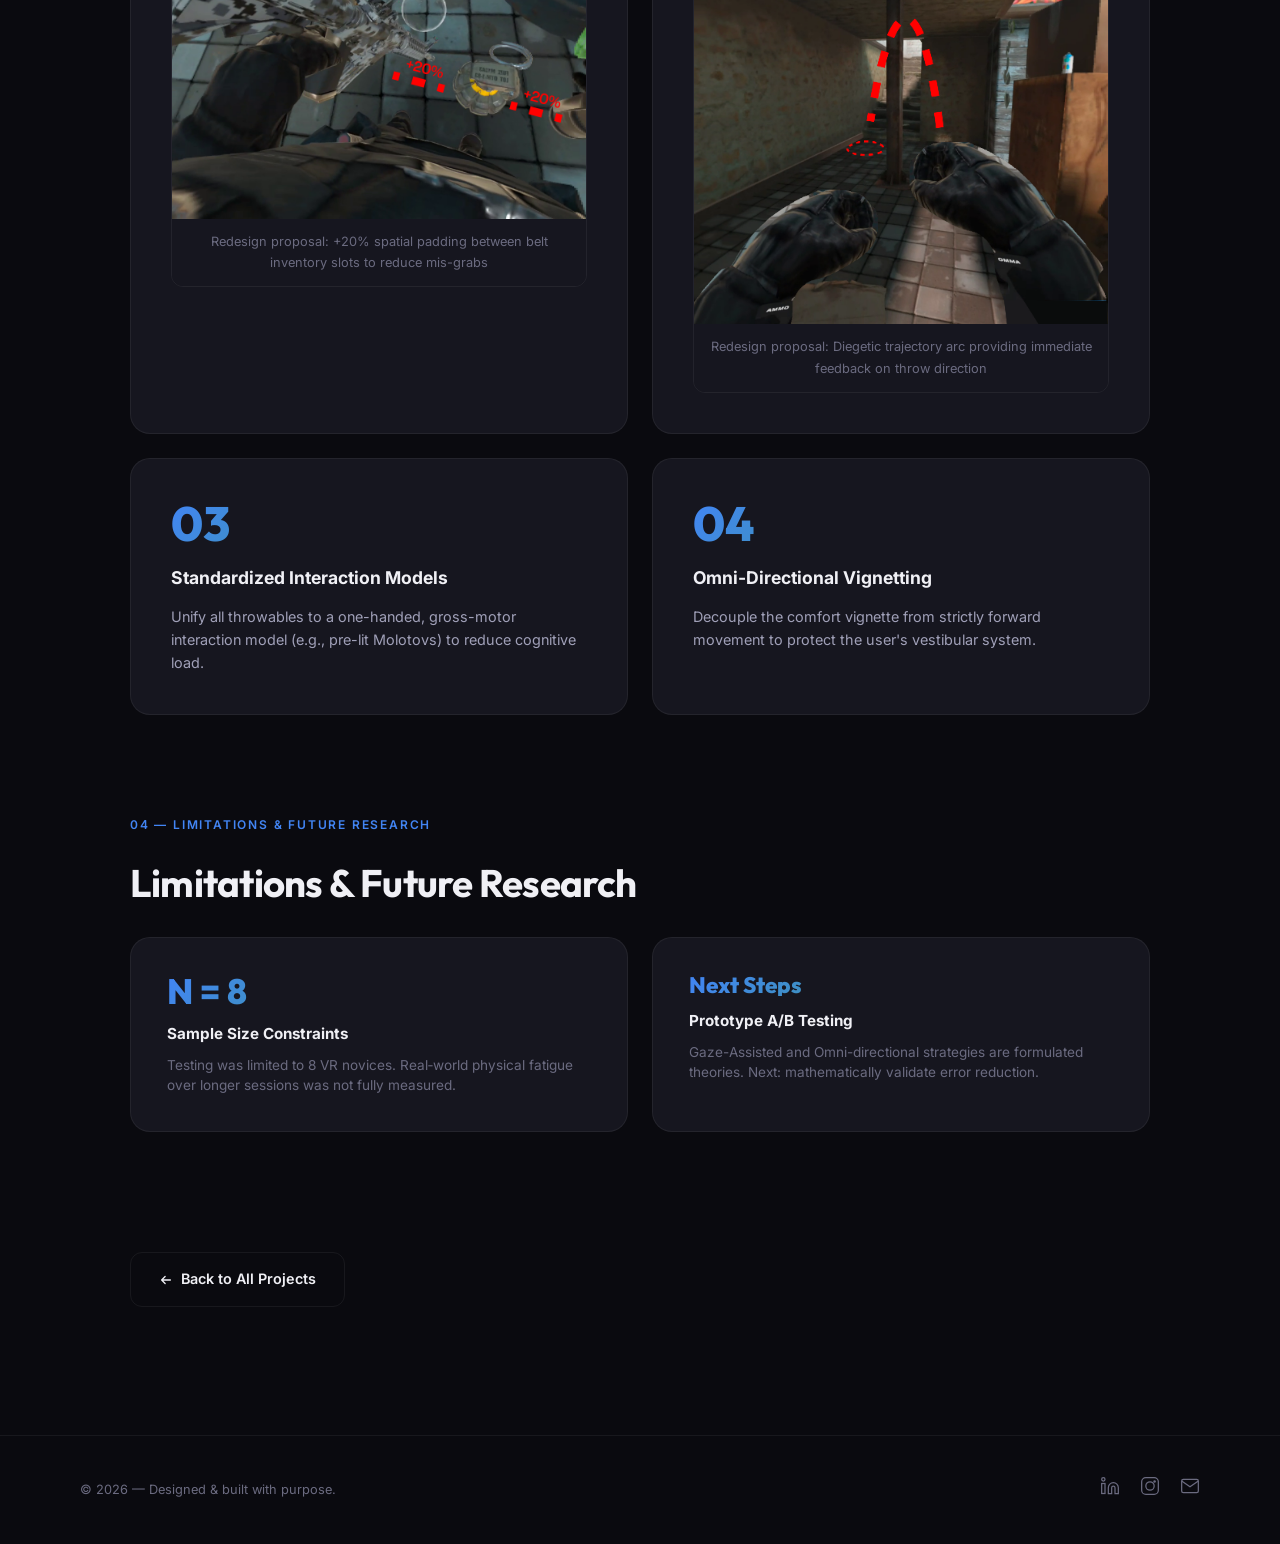
==== commit 0adad4f5: "Add files via upload" ====
--- a/case-study-1.html
+++ b/case-study-1.html
@@ -1,934 +1,790 @@
-<!DOCTYPE html>
-<html lang="en">
-<head>
-  <meta charset="UTF-8" />
-  <meta name="viewport" content="width=device-width, initial-scale=1.0" />
-  <title>Case Study — Improving Learnability & Mitigating Cybersickness in Tactical VR</title>
-  <meta name="description" content="A mixed-methods usability study on AimXR — identifying Fitts's Law violations, mental model collapse, physics opacity, and vestibular mismatch in tactical VR." />
-  <link rel="preconnect" href="https://fonts.googleapis.com" />
-  <link rel="preconnect" href="https://fonts.gstatic.com" crossorigin />
-  <link href="https://fonts.googleapis.com/css2?family=Inter:wght@300;400;500;600;700;800&family=Outfit:wght@400;500;600;700;800&display=swap" rel="stylesheet" />
-  <link rel="stylesheet" href="style.css" />
-  <style>
-    /* Case Study Page Overrides */
-    .case-study-hero {
-      min-height: 60vh;
-      display: flex;
-      align-items: flex-end;
-      padding: 120px 0 60px;
-      position: relative;
-    }
-
-    .case-study-hero .hero-bg-grid {
-      position: absolute;
-      inset: 0;
-      background-image:
-        linear-gradient(rgba(66,133,244,0.03) 1px, transparent 1px),
-        linear-gradient(90deg, rgba(66,133,244,0.03) 1px, transparent 1px);
-      background-size: 60px 60px;
-      mask-image: radial-gradient(ellipse 60% 60% at 50% 50%, black 30%, transparent 70%);
-      -webkit-mask-image: radial-gradient(ellipse 60% 60% at 50% 50%, black 30%, transparent 70%);
-    }
-
-    .case-study-header {
-      position: relative;
-      z-index: 1;
-    }
-
-    .case-study-tags {
-      display: flex;
-      gap: 8px;
-      flex-wrap: wrap;
-      margin-bottom: 20px;
-    }
-
-    .case-study-title {
-      font-family: var(--font-display);
-      font-size: clamp(2rem, 4vw, 3.2rem);
-      font-weight: 700;
-      line-height: 1.15;
-      margin-bottom: 20px;
-    }
-
-    .case-study-meta {
-      font-size: 0.95rem;
-      color: var(--text-secondary);
-      max-width: 680px;
-      line-height: 1.7;
-    }
-
-    .case-study-meta a {
-      color: var(--accent-1);
-      font-weight: 500;
-      text-decoration: underline;
-      text-decoration-thickness: 1px;
-      text-underline-offset: 3px;
-    }
-
-    .case-study-meta a:hover {
-      color: var(--accent-2);
-    }
-
-    .case-study-body {
-      padding: var(--section-padding) 0;
-    }
-
-    .case-study-body .container {
-      max-width: 820px;
-    }
-
-    .cs-section {
-      margin-bottom: 64px;
-    }
-
-    .cs-section-number {
-      font-size: 0.75rem;
-      font-weight: 600;
-      color: var(--accent-1);
-      text-transform: uppercase;
-      letter-spacing: 0.15em;
-      margin-bottom: 12px;
-    }
-
-    .cs-section-title {
-      font-family: var(--font-display);
-      font-size: 1.6rem;
-      font-weight: 700;
-      margin-bottom: 20px;
-    }
-
-    .cs-section p {
-      color: var(--text-secondary);
-      margin-bottom: 16px;
-      font-size: 0.95rem;
-      line-height: 1.8;
-    }
-
-    .cs-section strong {
-      color: var(--text-primary);
-    }
-
-    .cs-highlight-grid {
-      display: grid;
-      grid-template-columns: repeat(auto-fit, minmax(280px, 1fr));
-      gap: 20px;
-      margin: 28px 0;
-    }
-
-    .cs-highlight-card {
-      background: var(--bg-card);
-      border: 1px solid var(--border-color);
-      border-radius: var(--radius-md);
-      padding: 24px;
-      transition: var(--transition);
-    }
-
-    .cs-highlight-card:hover {
-      border-color: var(--border-hover);
-      transform: translateY(-2px);
-    }
-
-    .cs-highlight-card h4 {
-      font-size: 0.95rem;
-      font-weight: 700;
-      margin-bottom: 8px;
-      color: var(--text-primary);
-    }
-
-    .cs-highlight-card .cs-data {
-      font-size: 0.85rem;
-      color: var(--accent-2);
-      font-weight: 600;
-      margin-bottom: 8px;
-    }
-
-    .cs-highlight-card p {
-      font-size: 0.85rem;
-      color: var(--text-secondary);
-      line-height: 1.6;
-      margin-bottom: 0;
-    }
-
-    .cs-method-list {
-      display: flex;
-      flex-direction: column;
-      gap: 12px;
-      margin: 20px 0;
-    }
-
-    .cs-method-item {
-      background: var(--bg-card);
-      border: 1px solid var(--border-color);
-      border-radius: var(--radius-sm);
-      padding: 16px 20px;
-      display: flex;
-      gap: 12px;
-      align-items: baseline;
-    }
-
-    .cs-method-item .method-label {
-      font-size: 0.75rem;
-      font-weight: 700;
-      color: var(--accent-1);
-      text-transform: uppercase;
-      letter-spacing: 0.05em;
-      flex-shrink: 0;
-      min-width: 90px;
-    }
-
-    .cs-method-item p {
-      font-size: 0.88rem;
-      color: var(--text-secondary);
-      margin: 0;
-    }
-
-    .cs-solution-card {
-      background: var(--bg-card);
-      border: 1px solid var(--border-color);
-      border-radius: var(--radius-md);
-      padding: 28px;
-      margin-bottom: 20px;
-      transition: var(--transition);
-    }
-
-    .cs-solution-card:hover {
-      border-color: var(--border-hover);
-      transform: translateY(-2px);
-    }
-
-    .cs-solution-card h4 {
-      font-size: 1rem;
-      font-weight: 700;
-      margin-bottom: 10px;
-    }
-
-    .cs-solution-card .cs-action {
-      font-size: 0.88rem;
-      color: var(--text-primary);
-      font-weight: 500;
-      margin-bottom: 8px;
-    }
-
-    .cs-solution-card .cs-why {
-      font-size: 0.85rem;
-      color: var(--text-muted);
-      font-style: italic;
-      margin-bottom: 0;
-    }
-
-    .back-link {
-      display: inline-flex;
-      align-items: center;
-      gap: 8px;
-      font-size: 0.85rem;
-      font-weight: 600;
-      color: var(--accent-1);
-      margin-bottom: 32px;
-      transition: var(--transition);
-    }
-
-    .back-link:hover {
-      gap: 12px;
-    }
-
-    @media (max-width: 768px) {
-      .case-study-hero {
-        min-height: 50vh;
-        padding: 100px 0 40px;
-      }
-      .cs-highlight-grid {
-        grid-template-columns: 1fr;
-      }
-      .cs-method-item {
-        flex-direction: column;
-        gap: 4px;
-      }
-    }
-
-    @media (max-width: 640px) {
-      .case-study-title {
-        font-size: 1.9rem;
-      }
-      .case-study-meta {
-        font-size: 0.9rem;
-      }
-      .case-study-body {
-        padding: 60px 0;
-      }
-      .cs-section {
-        margin-bottom: 52px;
-      }
-      .cs-chart-img {
-        margin: 16px 0;
-      }
-      .cs-protocol {
-        padding: 20px 18px;
-      }
-    }
-
-    .cs-image {
-      margin: 24px 0;
-      border-radius: var(--radius-md);
-      overflow: hidden;
-      border: 1px solid var(--border-color);
-    }
-
-    .cs-image img {
-      width: 100%;
-      display: block;
-    }
-
-    .cs-image figcaption {
-      padding: 12px 16px;
-      font-size: 0.8rem;
-      color: var(--text-muted);
-      background: var(--bg-card);
-      text-align: center;
-    }
-
-    .cs-hero-logo {
-      max-width: 320px;
-      border-radius: var(--radius-md);
-      margin-top: 28px;
-      border: 1px solid var(--border-color);
-    }
-
-    /* --- Methodology protocol visual --- */
-    .cs-protocol {
-      background: var(--bg-card);
-      border: 1px solid var(--border-color);
-      border-radius: var(--radius-lg);
-      padding: 24px 28px;
-      margin: 22px 0 10px;
-      overflow: visible;
-    }
-
-    .cs-protocol-title {
-      font-family: var(--font-display);
-      font-size: 1.25rem;
-      font-weight: 700;
-      margin-bottom: 10px;
-    }
-
-    .cs-protocol-objective {
-      color: var(--text-secondary);
-      font-size: 0.9rem;
-      line-height: 1.7;
-      margin-bottom: 18px;
-      max-width: 900px;
-    }
-
-    .cs-protocol-objective strong {
-      color: var(--text-primary);
-    }
-
-    .cs-protocol-rail {
-      display: flex;
-      align-items: flex-start;
-      justify-content: center;
-      gap: 6px;
-      padding: 10px 10px 0;
-      max-width: 100%;
-    }
-
-    .cs-protocol-arrow {
-      flex: 0 0 20px;
-      height: 64px;
-      display: flex;
-      align-items: center;
-      justify-content: center;
-      padding-top: 6px;
-      opacity: 0.9;
-    }
-
-    .cs-protocol-arrow svg {
-      width: 20px;
-      height: 14px;
-    }
-
-    .cs-protocol-arrow path {
-      stroke: rgba(52,168,83,0.75);
-      stroke-width: 2;
-      stroke-linecap: round;
-      stroke-linejoin: round;
-    }
-
-    .cs-protocol-step {
-      display: flex;
-      flex-direction: column;
-      align-items: center;
-      gap: 10px;
-      text-align: center;
-      position: relative;
-      padding-top: 6px;
-      flex: 0 1 clamp(110px, 14vw, 140px);
-      min-width: 110px;
-    }
-
-    .cs-protocol-badge {
-      width: 64px;
-      height: 64px;
-      border-radius: 999px;
-      background: rgba(10,10,15,0.35);
-      border: 2px solid rgba(52,168,83,0.75);
-      display: grid;
-      place-items: center;
-      position: relative;
-      z-index: 1;
-      box-shadow: 0 0 0 6px rgba(52,168,83,0.06);
-    }
-
-    .cs-protocol-badge svg {
-      width: 26px;
-      height: 26px;
-      color: var(--text-primary);
-      opacity: 0.92;
-    }
-
-    .cs-protocol-label {
-      font-family: var(--font-display);
-      font-weight: 700;
-      font-size: 0.95rem;
-      line-height: 1.15;
-      max-width: 140px;
-    }
-
-    .cs-protocol-sublabel {
-      font-size: 0.74rem;
-      color: var(--text-muted);
-      line-height: 1.35;
-      max-width: 160px;
-    }
-
-    .cs-protocol-footnote {
-      margin-top: 16px;
-      font-size: 0.8rem;
-      color: var(--text-muted);
-      line-height: 1.6;
-    }
-
-    @media (max-width: 980px) {
-      .cs-protocol-rail {
-        flex-wrap: wrap;
-        justify-content: center;
-        gap: 18px 14px;
-      }
-      .cs-protocol-step { flex: 0 1 220px; }
-      .cs-protocol-arrow { display: none; }
-    }
-
-    @media (max-width: 520px) {
-      .cs-protocol-rail {
-        gap: 14px;
-      }
-      .cs-protocol-step { flex-basis: 100%; }
-    }
-
-    /* --- R-generated chart images (match Case Study 2) --- */
-    .cs-chart-img {
-      width: 100%;
-      border-radius: var(--radius-lg);
-      border: 1px solid var(--border-color);
-      margin: 22px 0;
-      display: block;
-      background: #0f0f17;
-    }
-
-    /* --- Data Visualization Styles --- */
-    .cs-chart-container {
-      background: var(--bg-card);
-      border: 1px solid var(--border-color);
-      border-radius: var(--radius-md);
-      padding: 28px;
-      margin: 28px 0;
-    }
-
-    .cs-chart-title {
-      font-size: 0.8rem;
-      font-weight: 600;
-      color: var(--text-muted);
-      text-transform: uppercase;
-      letter-spacing: 0.1em;
-      margin-bottom: 20px;
-    }
-
-    /* Horizontal Bar Chart */
-    .cs-bar-chart {
-      display: flex;
-      flex-direction: column;
-      gap: 14px;
-    }
-
-    .cs-bar-row {
-      display: flex;
-      align-items: center;
-      gap: 12px;
-    }
-
-    .cs-bar-label {
-      font-size: 0.8rem;
-      color: var(--text-secondary);
-      min-width: 110px;
-      flex-shrink: 0;
-      text-align: right;
-    }
-
-    .cs-bar-track {
-      flex: 1;
-      height: 28px;
-      background: rgba(255,255,255,0.04);
-      border-radius: 6px;
-      overflow: hidden;
-      position: relative;
-    }
-
-    .cs-bar-fill {
-      height: 100%;
-      border-radius: 6px;
-      display: flex;
-      align-items: center;
-      justify-content: flex-end;
-      padding-right: 10px;
-      font-size: 0.75rem;
-      font-weight: 700;
-      color: #fff;
-      transition: width 1.5s cubic-bezier(0.4, 0, 0.2, 1);
-    }
-
-    .cs-bar-fill.gradient-blue {
-      background: linear-gradient(135deg, var(--accent-1), #5f9ea0);
-    }
-
-    .cs-bar-fill.gradient-red {
-      background: linear-gradient(135deg, #e74c3c, #c0392b);
-    }
-
-    .cs-bar-fill.gradient-orange {
-      background: linear-gradient(135deg, #f39c12, #e67e22);
-    }
-
-    .cs-bar-fill.gradient-green {
-      background: linear-gradient(135deg, var(--accent-2), #2ecc71);
-    }
-
-    .cs-bar-value {
-      font-size: 0.8rem;
-      font-weight: 700;
-      color: var(--text-primary);
-      min-width: 55px;
-      text-align: right;
-    }
-
-    /* Ring / Donut Chart */
-    .cs-ring-stats {
-      display: flex;
-      gap: 32px;
-      align-items: center;
-      flex-wrap: wrap;
-    }
-
-    .cs-ring-stat {
-      display: flex;
-      flex-direction: column;
-      align-items: center;
-      gap: 10px;
-    }
-
-    .cs-ring-svg {
-      transform: rotate(-90deg);
-    }
-
-    .cs-ring-bg {
-      fill: none;
-      stroke: rgba(255,255,255,0.06);
-    }
-
-    .cs-ring-fill {
-      fill: none;
-      stroke-linecap: round;
-      transition: stroke-dashoffset 1.5s cubic-bezier(0.4, 0, 0.2, 1);
-    }
-
-    .cs-ring-value {
-      font-size: 1.4rem;
-      font-weight: 800;
-      background: var(--gradient-primary);
-      -webkit-background-clip: text;
-      background-clip: text;
-      -webkit-text-fill-color: transparent;
-    }
-
-    .cs-ring-label {
-      font-size: 0.75rem;
-      color: var(--text-muted);
-      text-align: center;
-      max-width: 100px;
-    }
-
-    /* Delta indicator */
-    .cs-delta-grid {
-      display: grid;
-      grid-template-columns: repeat(auto-fit, minmax(140px, 1fr));
-      gap: 16px;
-    }
-
-    .cs-delta-item {
-      text-align: center;
-      padding: 16px;
-      background: rgba(255,255,255,0.02);
-      border-radius: var(--radius-sm);
-      border: 1px solid var(--border-color);
-    }
-
-    .cs-delta-value {
-      font-size: 1.8rem;
-      font-weight: 800;
-      line-height: 1;
-      margin-bottom: 4px;
-    }
-
-    .cs-delta-value.negative {
-      color: #e74c3c;
-    }
-
-    .cs-delta-value.positive {
-      color: var(--accent-2);
-    }
-
-    .cs-delta-value.warning {
-      color: #f39c12;
-    }
-
-    .cs-delta-sublabel {
-      font-size: 0.7rem;
-      color: var(--text-muted);
-    }
-  </style>
-</head>
-<body>
-  <!-- Cursor Glow -->
-  <div class="cursor-glow" id="cursorGlow"></div>
-
-  <!-- Navigation -->
-  <nav class="nav scrolled" id="nav">
-    <div class="nav-inner">
-      <a href="index.html#hero" class="nav-logo visible" id="navLogo">Dipesh Ganchhaki</a>
-      <div class="nav-links" id="navLinks">
-        <a href="index.html#about" class="nav-link">About</a>
-        <a href="index.html#skills" class="nav-link">Skills</a>
-        <a href="index.html#projects" class="nav-link active">Projects</a>
-        <a href="index.html#contact" class="nav-link" data-highlight>Contact</a>
-      </div>
-      <button class="nav-toggle" id="navToggle" aria-label="Toggle navigation">
-        <span></span><span></span><span></span>
-      </button>
-    </div>
-  </nav>
-
-  <!-- Case Study Hero -->
-  <section class="case-study-hero">
-    <div class="hero-bg-grid"></div>
-    <div class="container">
-      <div class="case-study-header">
-        <a href="index.html#projects" class="back-link">
-          <svg width="14" height="14" viewBox="0 0 16 16" fill="none"><path d="M13 8H3M7 4L3 8l4 4" stroke="currentColor" stroke-width="1.5" stroke-linecap="round" stroke-linejoin="round"/></svg>
-          Back to Projects
-        </a>
-        <div class="case-study-tags">
-          <span class="tag">Evaluative Research</span>
-          <span class="tag">Spatial Usability Testing</span>
-          <span class="tag">Mixed-Methods Analysis</span>
-          <span class="tag">VR Human Factors</span>
-        </div>
-        <h1 class="case-study-title">
-          <span class="gradient-text">Improving Learnability and Mitigating Cybersickness in Tactical VR</span>
-        </h1>
-        <p class="case-study-meta">
-          AimXR is a complex spatial VR First-Person Shooter that demands high cognitive load and fine-motor coordination. 
-          Initial heuristic reviews indicated that the game's spatial UI clustering and opaque virtual physics were causing 
-          severe usability friction and cybersickness among novice players.
-        </p>
-        <p class="case-study-meta" style="margin-top: 8px;">
-          You can explore the official game overview and introductory trailer on the
-          <a href="https://www.meta.com/en-gb/experiences/aim-xr/4245506092131005/" target="_blank" rel="noopener noreferrer">AimXR page on Meta Quest</a>.
-        </p>
-        <p class="case-study-meta" style="margin-top: 6px;">
-          If you want the full research write‑up and artifacts, you can read the detailed project report
-          <a href="https://docs.google.com/document/d/1e8_ooBrpXoOCHi-IvdeaojRbsynUcbp2lEN6q9RVRtY/edit?usp=sharing" target="_blank" rel="noopener noreferrer">here (Google Doc)</a>.
-        </p>
-        <img src="assets/AIMXRLogo.jpg" alt="AimXR Logo" class="cs-hero-logo" />
-      </div>
-    </div>
-  </section>
-
-  <!-- Case Study Body -->
-  <div class="case-study-body">
-    <div class="container">
-
-      <!-- TL;DR -->
-      <div class="cs-section">
-        <span class="cs-section-number">01 — Executive Summary</span>
-        <h2 class="cs-section-title">Executive Summary</h2>
-        <div class="cs-highlight-grid">
-          <div class="cs-highlight-card">
-            <h4>The Problem</h4>
-            <p>AimXR's spatial UI clustering and opaque virtual physics were causing severe usability friction and cybersickness among novice players.</p>
-          </div>
-          <div class="cs-highlight-card">
-            <h4>My Role</h4>
-            <p>Worked in a <strong>team of two</strong>. I moderated usability testing for <strong>half the participants (n = 4)</strong> and took <strong>sole ownership</strong> of data synthesis: video session analysis, thematic coding, and descriptive statistical analysis.</p>
-          </div>
-          <div class="cs-highlight-card">
-            <h4>The Impact</h4>
-            <p>Identified <strong>4 critical heuristic failures</strong> (including Fitts's Law violations and mental model collapse) and proposed data-driven redesigns to enhance interaction efficiency, unify mental models, and reduce vestibular mismatch.</p>
-          </div>
-        </div>
-      </div>
-
-      <!-- Research Plan -->
-      <div class="cs-section">
-        <span class="cs-section-number">02 — Research Plan & Methodology</span>
-        <h2 class="cs-section-title">Designing the Study</h2>
-        <div class="cs-highlight-grid">
-          <div class="cs-highlight-card">
-            <h4>Participants</h4>
-            <p class="cs-data">n = 8</p>
-            <p>VR novices completing a controlled onboarding → advanced-actions flow.</p>
-          </div>
-          <div class="cs-highlight-card">
-            <h4>Protocol</h4>
-            <p class="cs-data">20 min session</p>
-            <p>Repeated-measures: Tutorial/Combat baseline → Advanced Actions to observe compounding strain.</p>
-          </div>
-          <div class="cs-highlight-card">
-            <h4>Measures</h4>
-            <p class="cs-data">GEQ + VRSQ</p>
-            <p>Competence/Immersion + oculomotor strain/disorientation, triangulated with observation + post-task responses.</p>
-          </div>
-        </div>
-
-        <div class="cs-protocol" aria-label="Moderated usability testing protocol">
-          <div class="cs-protocol-title">Moderated Usability Testing Protocol</div>
-          <div class="cs-protocol-objective">
-            <strong>Objective:</strong> Measure learnability, interaction efficiency, and physical comfort across a divided 20‑minute gameplay session.
-          </div>
-
-          <div class="cs-protocol-rail">
-            <div class="cs-protocol-step">
-              <div class="cs-protocol-badge" aria-hidden="true">
-                <svg viewBox="0 0 24 24" fill="none">
-                  <path d="M12 8v4l3 3" stroke="currentColor" stroke-width="1.7" stroke-linecap="round" stroke-linejoin="round"/>
-                  <path d="M12 22c5.523 0 10-4.477 10-10S17.523 2 12 2 2 6.477 2 12s4.477 10 10 10Z" stroke="currentColor" stroke-width="1.7"/>
-                </svg>
-              </div>
-              <div class="cs-protocol-label">Pre‑Test<br/>Setup</div>
-              <div class="cs-protocol-sublabel">Baseline comfort + expectations</div>
-            </div>
-
-            <div class="cs-protocol-arrow" aria-hidden="true">
-              <svg viewBox="0 0 48 16" fill="none">
-                <path d="M2 8H38M38 8L32 3M38 8L32 13" />
-              </svg>
-            </div>
-
-            <div class="cs-protocol-step">
-              <div class="cs-protocol-badge" aria-hidden="true">
-                <svg viewBox="0 0 24 24" fill="none">
-                  <path d="M12 12a4 4 0 1 0-4-4 4 4 0 0 0 4 4Z" stroke="currentColor" stroke-width="1.7"/>
-                  <path d="M4 22c1.5-4 6-6 8-6s6.5 2 8 6" stroke="currentColor" stroke-width="1.7" stroke-linecap="round"/>
-                </svg>
-              </div>
-              <div class="cs-protocol-label">Session A<br/>Onboarding</div>
-              <div class="cs-protocol-sublabel">Tutorial + first combat tasks</div>
-            </div>
-
-            <div class="cs-protocol-arrow" aria-hidden="true">
-              <svg viewBox="0 0 48 16" fill="none">
-                <path d="M2 8H38M38 8L32 3M38 8L32 13" />
-              </svg>
-            </div>
-
-            <div class="cs-protocol-step">
-              <div class="cs-protocol-badge" aria-hidden="true">
-                <svg viewBox="0 0 24 24" fill="none">
-                  <path d="M9 11h6M9 15h6" stroke="currentColor" stroke-width="1.7" stroke-linecap="round"/>
-                  <path d="M7 3h10a2 2 0 0 1 2 2v16l-3-2-3 2-3-2-3 2V5a2 2 0 0 1 2-2Z" stroke="currentColor" stroke-width="1.7" stroke-linejoin="round"/>
-                </svg>
-              </div>
-              <div class="cs-protocol-label">Mid‑Test<br/>Evaluation</div>
-              <div class="cs-protocol-sublabel">GEQ + VRSQ checkpoint</div>
-            </div>
-
-            <div class="cs-protocol-arrow" aria-hidden="true">
-              <svg viewBox="0 0 48 16" fill="none">
-                <path d="M2 8H38M38 8L32 3M38 8L32 13" />
-              </svg>
-            </div>
-
-            <div class="cs-protocol-step">
-              <div class="cs-protocol-badge" aria-hidden="true">
-                <svg viewBox="0 0 24 24" fill="none">
-                  <path d="M8 15V9M12 17V7M16 14V10" stroke="currentColor" stroke-width="1.7" stroke-linecap="round"/>
-                  <path d="M4 20h16" stroke="currentColor" stroke-width="1.7" stroke-linecap="round"/>
-                </svg>
-              </div>
-              <div class="cs-protocol-label">Session B<br/>Advanced</div>
-              <div class="cs-protocol-sublabel">Complex actions under load</div>
-            </div>
-
-            <div class="cs-protocol-arrow" aria-hidden="true">
-              <svg viewBox="0 0 48 16" fill="none">
-                <path d="M2 8H38M38 8L32 3M38 8L32 13" />
-              </svg>
-            </div>
-
-            <div class="cs-protocol-step">
-              <div class="cs-protocol-badge" aria-hidden="true">
-                <svg viewBox="0 0 24 24" fill="none">
-                  <path d="M4 19V5" stroke="currentColor" stroke-width="1.7" stroke-linecap="round"/>
-                  <path d="M4 19h16" stroke="currentColor" stroke-width="1.7" stroke-linecap="round"/>
-                  <path d="M8 15l3-4 3 2 4-6" stroke="currentColor" stroke-width="1.7" stroke-linecap="round" stroke-linejoin="round"/>
-                </svg>
-              </div>
-              <div class="cs-protocol-label">Post‑Test<br/>Evaluation</div>
-              <div class="cs-protocol-sublabel">GEQ + VRSQ + Post‑Task Questionnaire</div>
-            </div>
-          </div>
-
-          <div class="cs-protocol-footnote">
-            The protocol alternates between active VR gameplay and structured evaluation checkpoints to capture both performance breakdowns and compounding discomfort.
-          </div>
-        </div>
-        
-        <h3 style="font-size: 1.1rem; font-weight: 700; margin: 28px 0 16px;">Mixed-Methods Toolkit</h3>
-        <div class="cs-method-list">
-          <div class="cs-method-item">
-            <span class="method-label">Quantitative</span>
-            <p>Administered the <strong>Game Experience Questionnaire (GEQ)</strong> to measure Immersion and Competence, and the <strong>VR Sickness Questionnaire (VRSQ)</strong> to measure Oculomotor Strain and Disorientation.</p>
-          </div>
-          <div class="cs-method-item">
-            <span class="method-label">Qualitative</span>
-            <p>Conducted thematic analysis of Post-Task Questionnaires and stitched video observation (headset recording + physical body movement) to analyze hesitation and physical struggle.</p>
-          </div>
-        </div>
-      </div>
-
-      <!-- Key Findings -->
-      <div class="cs-section">
-        <span class="cs-section-number">03 — Data Analysis & Key Findings</span>
-        <h2 class="cs-section-title">What the Data Revealed</h2>
-        <p>Triangulating GEQ/VRSQ deltas with observational themes revealed four system-level usability failures:</p>
-
-        <div class="cs-highlight-grid">
-          <div class="cs-highlight-card">
-            <h4>Finding 1: Fitts's Law Violations</h4>
-            <p class="cs-data">37.5% of participants (3/8) reported clutter & mis-grabs</p>
-            <p>Overlapping belt hitboxes caused frequent mis-grabs that broke flow.</p>
-          </div>
-          <div class="cs-highlight-card">
-            <h4>Finding 2: Mental Model Collapse</h4>
-            <p class="cs-data">Task abandonment observed (Participant 8)</p>
-            <p>Inconsistent throwable interactions fractured expectations and drove abandonment.</p>
-          </div>
-          <div class="cs-highlight-card">
-            <h4>Finding 3: Physics Opacity</h4>
-            <p class="cs-data">Immersion delta: −0.83 (Participant 7)</p>
-            <p>Opaque virtual physics made “correct” throws feel unpredictable.</p>
-          </div>
-          <div class="cs-highlight-card">
-            <h4>Finding 4: Vestibular Mismatch</h4>
-            <p class="cs-data">83.33% initial Oculomotor strain (Participant 8)</p>
-            <p>Comfort vignette didn’t protect users during dynamic motion (e.g., turning/strafing).</p>
-          </div>
-        </div>
-
-        <!-- Data Visualizations (R-generated, image-first like Case Study 2) -->
-        <img src="assets/vr_chart_oculomotor_strain.png" alt="VRSQ oculomotor strain highlights — chart generated with R ggplot2" class="cs-chart-img" />
-        <img src="assets/vr_chart_key_metrics.png" alt="Key VR study metrics — chart generated with R ggplot2" class="cs-chart-img" />
-        <img src="assets/vr_chart_immersion_deltas.png" alt="GEQ immersion deltas — chart generated with R ggplot2" class="cs-chart-img" />
-      </div>
-
-      <!-- Solutions -->
-      <div class="cs-section">
-        <span class="cs-section-number">04 — Proposed Data-Driven Solutions</span>
-        <h2 class="cs-section-title">Translating Findings into Redesigns</h2>
-
-        <div class="cs-solution-card">
-          <h4>Solution 1: Dynamic Spatial Buffering</h4>
-          <p class="cs-action">Increase spatial padding between belt inventory slots by 20%. Integrate "Gaze-Assisted Hitboxes" — if a user looks at a target but reaches for their belt, the system slightly expands the collision volume of their primary weapon to forgive blind, millimeter-level grabbing inaccuracies.</p>
-          <figure class="cs-image">
-            <img src="assets/redesign proposal 1.png" alt="Redesign proposal showing +20% spatial buffering between inventory belt items" />
-            <figcaption>Redesign proposal: +20% spatial padding between belt inventory slots to reduce mis-grabs</figcaption>
-          </figure>
-        </div>
-
-        <div class="cs-solution-card">
-          <h4>Solution 2: Standardized Interaction Models</h4>
-          <p class="cs-action">Unify all throwables to a one-handed, gross-motor interaction model (e.g., pre-lit Molotovs, "teeth-pull" affordance for flashbangs) to reduce cognitive load.</p>
-        </div>
-
-        <div class="cs-solution-card">
-          <h4>Solution 3: Post-Throw Trajectory Visualization</h4>
-          <p class="cs-action">Render a diegetic, dashed trajectory arc immediately upon release of a throwable.</p>
-          <p class="cs-why">This bridges the kinesthetic disconnect by instantly showing the object's path, providing the immediate feedback loop novices need to calibrate their physical effort for the next throw.</p>
-          <figure class="cs-image">
-            <img src="assets/redesign proposal 3.png" alt="Redesign proposal showing dashed trajectory arc visualization after grenade throw" />
-            <figcaption>Redesign proposal: Diegetic trajectory arc providing immediate feedback on throw direction</figcaption>
-          </figure>
-        </div>
-
-        <div class="cs-solution-card">
-          <h4>Solution 4: Omni-Directional Vignetting</h4>
-          <p class="cs-action">Decouple the comfort vignette from strictly forward movement. Trigger FOV restriction during any artificial translation or rotation (strafing, falling, snap-turning).</p>
-          <p class="cs-why">Scaling opacity based on camera speed protects the user's vestibular system and mitigates "phantom falling".</p>
-        </div>
-      </div>
-
-      <!-- Limitations -->
-      <div class="cs-section">
-        <span class="cs-section-number">05 — Limitations &amp; Future Research</span>
-        <h2 class="cs-section-title">Limitations &amp; Future Research</h2>
-        <div class="cs-highlight-grid">
-          <div class="cs-highlight-card">
-            <h4>Sample Size Constraints</h4>
-            <p>Testing was limited to <strong>8 VR novices</strong> in a highly controlled, isolated environment. Real‑world physical fatigue over longer sessions was not measured.</p>
-          </div>
-          <div class="cs-highlight-card">
-            <h4>Next Steps</h4>
-            <p><strong>Gaze‑Assisted Hitbox</strong> and <strong>Omni‑Directional Vignetting</strong> are data‑driven theories. Next, prototype them and run A/B tests against the original UI to mathematically validate error reduction.</p>
-          </div>
-        </div>
-      </div>
-
-      <!-- Back to projects -->
-      <a href="index.html#projects" class="btn btn-ghost" style="margin-top: 20px;">
-        <svg width="14" height="14" viewBox="0 0 16 16" fill="none"><path d="M13 8H3M7 4L3 8l4 4" stroke="currentColor" stroke-width="1.5" stroke-linecap="round" stroke-linejoin="round"/></svg>
-        Back to All Projects
-      </a>
-
-    </div>
-  </div>
-
-  <!-- Footer -->
-  <footer class="footer">
-    <div class="container">
-      <div class="footer-inner">
-        <p class="footer-copy">&copy; 2026 — Designed &amp; built with purpose.</p>
-        <div class="footer-links">
-          <a href="https://www.linkedin.com/in/dipesh-ganchhaki" target="_blank" aria-label="LinkedIn">
-            <svg width="20" height="20" viewBox="0 0 24 24" fill="none"><path d="M16 8a6 6 0 0 1 6 6v7h-4v-7a2 2 0 0 0-4 0v7h-4v-7a6 6 0 0 1 6-6z" stroke="currentColor" stroke-width="1.5"/><rect x="2" y="9" width="4" height="12" stroke="currentColor" stroke-width="1.5"/><circle cx="4" cy="4" r="2" stroke="currentColor" stroke-width="1.5"/></svg>
-          </a>
-          <a href="https://instagram.com/yourhandle" target="_blank" aria-label="Instagram">
-            <svg width="20" height="20" viewBox="0 0 24 24" fill="none"><rect x="2" y="2" width="20" height="20" rx="5" stroke="currentColor" stroke-width="1.5"/><circle cx="12" cy="12" r="5" stroke="currentColor" stroke-width="1.5"/><circle cx="17.5" cy="6.5" r="1.5" fill="currentColor"/></svg>
-          </a>
-          <a href="mailto:gdipesh540@gmail.com" aria-label="Email">
-            <svg width="20" height="20" viewBox="0 0 24 24" fill="none"><path d="M4 4h16c1.1 0 2 .9 2 2v12c0 1.1-.9 2-2 2H4c-1.1 0-2-.9-2-2V6c0-1.1.9-2 2-2z" stroke="currentColor" stroke-width="1.5"/><polyline points="22,6 12,13 2,6" stroke="currentColor" stroke-width="1.5"/></svg>
-          </a>
-        </div>
-      </div>
-    </div>
-  </footer>
-
-  <script src="script.js"></script>
-</body>
-</html>
+<!DOCTYPE html>
+<html lang="en">
+<head>
+  <meta charset="UTF-8" />
+  <meta name="viewport" content="width=device-width, initial-scale=1.0" />
+  <title>Case Study — Improving Learnability & Mitigating Cybersickness in Tactical VR</title>
+  <meta name="description" content="A mixed-methods usability study on AimXR — identifying Fitts's Law violations, mental model collapse, physics opacity, and vestibular mismatch in tactical VR." />
+  <link rel="preconnect" href="https://fonts.googleapis.com" />
+  <link rel="preconnect" href="https://fonts.gstatic.com" crossorigin />
+  <link href="https://fonts.googleapis.com/css2?family=Inter:wght@300;400;500;600;700;800&family=Outfit:wght@400;500;600;700;800&display=swap" rel="stylesheet" />
+  <link rel="stylesheet" href="style.css" />
+  <style>
+    /* Base styles imported from case-study-2 */
+    .case-study-hero {
+      min-height: 70vh;
+      display: flex;
+      align-items: flex-end;
+      padding: 120px 0 60px;
+      position: relative;
+    }
+
+    .case-study-hero .hero-bg-grid {
+      position: absolute;
+      inset: 0;
+      background-image:
+        linear-gradient(rgba(66,133,244,0.03) 1px, transparent 1px),
+        linear-gradient(90deg, rgba(66,133,244,0.03) 1px, transparent 1px);
+      background-size: 60px 60px;
+      mask-image: radial-gradient(ellipse 60% 60% at 50% 50%, black 30%, transparent 70%);
+      -webkit-mask-image: radial-gradient(ellipse 60% 60% at 50% 50%, black 30%, transparent 70%);
+    }
+
+    .case-study-header { position: relative; z-index: 1; }
+
+    .case-study-tags {
+      display: flex;
+      gap: 8px;
+      flex-wrap: wrap;
+      margin-bottom: 20px;
+    }
+
+    .case-study-title {
+      font-family: var(--font-display);
+      font-size: clamp(2.4rem, 5vw, 4rem);
+      font-weight: 700;
+      line-height: 1.1;
+      margin-bottom: 20px;
+      letter-spacing: -0.02em;
+    }
+
+    .case-study-meta {
+      font-size: 1.1rem;
+      color: var(--text-secondary);
+      max-width: 700px;
+      line-height: 1.7;
+      margin-bottom: 8px;
+    }
+
+    .case-study-meta a {
+      color: var(--accent-1);
+      font-weight: 500;
+      text-decoration: underline;
+      text-decoration-thickness: 1px;
+      text-underline-offset: 3px;
+    }
+
+    .case-study-meta a:hover {
+      color: var(--accent-2);
+    }
+
+    .case-study-body { padding: var(--section-padding) 0; }
+    .case-study-body .container { max-width: 1100px; }
+
+    .cs-section { margin-bottom: 100px; }
+
+    .cs-section-label {
+      font-size: 0.75rem;
+      font-weight: 600;
+      color: var(--accent-1);
+      text-transform: uppercase;
+      letter-spacing: 0.15em;
+      margin-bottom: 16px;
+      display: block;
+    }
+
+    .cs-section-title {
+      font-family: var(--font-display);
+      font-size: clamp(1.6rem, 3vw, 2.4rem);
+      font-weight: 700;
+      margin-bottom: 20px;
+      letter-spacing: -0.02em;
+    }
+
+    .cs-caption {
+      font-size: 0.95rem;
+      color: var(--text-secondary);
+      max-width: 640px;
+      line-height: 1.7;
+      margin-bottom: 40px;
+    }
+
+    /* --- Hero Big Stats --- */
+    .cs-hero-stats {
+      display: flex;
+      gap: 60px;
+      margin-top: 48px;
+      flex-wrap: wrap;
+    }
+
+    .cs-hero-stat {
+      display: flex;
+      flex-direction: column;
+    }
+
+    .cs-hero-stat-value {
+      font-family: var(--font-display);
+      font-size: clamp(3rem, 6vw, 5rem);
+      font-weight: 800;
+      line-height: 1;
+      background: var(--gradient-primary);
+      -webkit-background-clip: text;
+      background-clip: text;
+      -webkit-text-fill-color: transparent;
+    }
+
+    .cs-hero-stat-label {
+      font-size: 0.85rem;
+      color: var(--text-muted);
+      text-transform: uppercase;
+      letter-spacing: 0.08em;
+      margin-top: 8px;
+    }
+
+    /* --- R-generated chart images --- */
+    .cs-chart-img {
+      width: 100%;
+      border-radius: var(--radius-lg);
+      border: 1px solid var(--border-color);
+      margin-bottom: 40px;
+      display: block;
+      background: #0f0f17;
+    }
+
+    .cs-image {
+      margin: 24px 0 0 0;
+      border-radius: var(--radius-md);
+      overflow: hidden;
+      border: 1px solid var(--border-color);
+    }
+
+    .cs-image img {
+      width: 100%;
+      display: block;
+    }
+
+    .cs-image figcaption {
+      padding: 12px 16px;
+      font-size: 0.8rem;
+      color: var(--text-muted);
+      background: var(--bg-card);
+      text-align: center;
+    }
+    
+    .cs-hero-logo {
+      max-width: 240px;
+      border-radius: var(--radius-md);
+      margin-top: 32px;
+      border: 1px solid var(--border-color);
+      display: block;
+    }
+
+    /* --- Methodology visual flow --- */
+    .cs-method-flow {
+      display: grid;
+      grid-template-columns: 1fr auto 1fr;
+      gap: 20px;
+      align-items: center;
+      margin: 40px 0;
+    }
+
+    .cs-method-block {
+      background: var(--bg-card);
+      border: 1px solid var(--border-color);
+      border-radius: var(--radius-lg);
+      padding: 40px;
+      text-align: center;
+    }
+
+    .cs-method-block h4 {
+      font-family: var(--font-display);
+      font-size: 1.2rem;
+      font-weight: 700;
+      margin-bottom: 12px;
+      color: var(--accent-1);
+    }
+
+    .cs-method-block p {
+      font-size: 0.88rem;
+      color: var(--text-secondary);
+      line-height: 1.6;
+      margin: 0;
+    }
+
+    .cs-method-arrow {
+      font-size: 2rem;
+      color: var(--text-muted);
+      text-align: center;
+    }
+
+    /* --- Protocol visual --- */
+    .cs-protocol {
+      background: var(--bg-card);
+      border: 1px solid var(--border-color);
+      border-radius: var(--radius-lg);
+      padding: 32px 40px;
+      margin: 40px 0;
+      overflow: visible;
+    }
+
+    .cs-protocol-title {
+      font-family: var(--font-display);
+      font-size: 1.25rem;
+      font-weight: 700;
+      margin-bottom: 10px;
+      text-align: center;
+    }
+
+    .cs-protocol-objective {
+      color: var(--text-secondary);
+      font-size: 0.95rem;
+      line-height: 1.7;
+      margin-bottom: 32px;
+      text-align: center;
+    }
+
+    .cs-protocol-objective strong {
+      color: var(--text-primary);
+    }
+
+    .cs-protocol-rail {
+      display: flex;
+      align-items: flex-start;
+      justify-content: center;
+      gap: 6px;
+      padding: 10px 10px 0;
+      max-width: 100%;
+    }
+
+    .cs-protocol-arrow {
+      flex: 0 0 20px;
+      height: 64px;
+      display: flex;
+      align-items: center;
+      justify-content: center;
+      padding-top: 6px;
+      opacity: 0.9;
+    }
+
+    .cs-protocol-arrow svg {
+      width: 20px;
+      height: 14px;
+    }
+
+    .cs-protocol-arrow path {
+      stroke: rgba(52,168,83,0.75);
+      stroke-width: 2;
+      stroke-linecap: round;
+      stroke-linejoin: round;
+    }
+
+    .cs-protocol-step {
+      display: flex;
+      flex-direction: column;
+      align-items: center;
+      gap: 10px;
+      text-align: center;
+      position: relative;
+      padding-top: 6px;
+      flex: 0 1 clamp(110px, 14vw, 140px);
+      min-width: 110px;
+    }
+
+    .cs-protocol-badge {
+      width: 64px;
+      height: 64px;
+      border-radius: 999px;
+      background: rgba(10,10,15,0.35);
+      border: 2px solid rgba(52,168,83,0.75);
+      display: grid;
+      place-items: center;
+      position: relative;
+      z-index: 1;
+      box-shadow: 0 0 0 6px rgba(52,168,83,0.06);
+    }
+
+    .cs-protocol-badge svg {
+      width: 26px;
+      height: 26px;
+      color: var(--text-primary);
+      opacity: 0.92;
+    }
+
+    .cs-protocol-label {
+      font-family: var(--font-display);
+      font-weight: 700;
+      font-size: 0.95rem;
+      line-height: 1.15;
+      max-width: 140px;
+    }
+
+    .cs-protocol-sublabel {
+      font-size: 0.74rem;
+      color: var(--text-muted);
+      line-height: 1.35;
+      max-width: 160px;
+    }
+
+    .cs-protocol-footnote {
+      margin-top: 32px;
+      font-size: 0.8rem;
+      color: var(--text-muted);
+      line-height: 1.6;
+      text-align: center;
+    }
+
+    /* --- Solution cards --- */
+    .cs-solution-row {
+      display: grid;
+      grid-template-columns: 1fr 1fr;
+      gap: 24px;
+      margin-top: 32px;
+    }
+
+    .cs-solution-card {
+      background: var(--bg-card);
+      border: 1px solid var(--border-color);
+      border-radius: var(--radius-lg);
+      padding: 40px;
+      transition: var(--transition);
+      display: flex;
+      flex-direction: column;
+    }
+
+    .cs-solution-card:hover {
+      border-color: var(--border-hover);
+      transform: translateY(-4px);
+      box-shadow: var(--shadow-glow);
+    }
+
+    .cs-solution-card .cs-sol-number {
+      font-family: var(--font-display);
+      font-size: 3rem;
+      font-weight: 800;
+      background: var(--gradient-primary);
+      -webkit-background-clip: text;
+      background-clip: text;
+      -webkit-text-fill-color: transparent;
+      line-height: 1;
+      margin-bottom: 16px;
+    }
+
+    .cs-solution-card h4 {
+      font-size: 1.1rem;
+      font-weight: 700;
+      margin-bottom: 12px;
+    }
+
+    .cs-solution-card p {
+      font-size: 0.9rem;
+      color: var(--text-secondary);
+      line-height: 1.6;
+      margin: 0;
+    }
+
+    /* --- Findings statements --- */
+    .cs-findings-grid {
+      display: grid;
+      grid-template-columns: 1fr 1fr;
+      gap: 24px;
+      margin: 40px 0;
+    }
+
+    .cs-finding-card {
+      background: var(--bg-card);
+      border: 1px solid var(--border-color);
+      border-radius: var(--radius-lg);
+      padding: 36px;
+      transition: var(--transition);
+    }
+
+    .cs-finding-card:hover {
+      border-color: var(--border-hover);
+      transform: translateY(-2px);
+    }
+
+    .cs-finding-card .cs-finding-stat {
+      font-family: var(--font-display);
+      font-size: 2.2rem;
+      font-weight: 800;
+      background: var(--gradient-primary);
+      -webkit-background-clip: text;
+      background-clip: text;
+      -webkit-text-fill-color: transparent;
+      line-height: 1;
+      margin-bottom: 12px;
+    }
+    
+    .cs-finding-card .cs-finding-stat.smaller {
+      font-size: 1.4rem;
+    }
+
+    .cs-finding-card h4 {
+      font-size: 0.95rem;
+      font-weight: 700;
+      margin-bottom: 8px;
+    }
+
+    .cs-finding-card p {
+      font-size: 0.85rem;
+      color: var(--text-muted);
+      line-height: 1.5;
+      margin: 0;
+    }
+
+    .back-link {
+      display: inline-flex;
+      align-items: center;
+      gap: 8px;
+      font-size: 0.85rem;
+      font-weight: 600;
+      color: var(--accent-1);
+      margin-bottom: 32px;
+      transition: var(--transition);
+    }
+
+    .back-link:hover { gap: 12px; }
+
+    @media (max-width: 980px) {
+      .cs-protocol-rail {
+        flex-wrap: wrap;
+        justify-content: center;
+        gap: 18px 14px;
+      }
+      .cs-protocol-step { flex: 0 1 220px; }
+      .cs-protocol-arrow { display: none; }
+    }
+
+    @media (max-width: 768px) {
+      .case-study-hero { min-height: 50vh; padding: 100px 0 40px; }
+      .cs-hero-stats { gap: 32px; }
+      .cs-method-flow { grid-template-columns: 1fr; }
+      .cs-method-arrow { transform: rotate(90deg); }
+      .cs-solution-row { grid-template-columns: 1fr; }
+      .cs-findings-grid { grid-template-columns: 1fr; }
+    }
+
+    @media (max-width: 640px) {
+      .case-study-title { font-size: 2rem; }
+      .case-study-meta { font-size: 0.95rem; }
+      .case-study-body { padding: 60px 0; }
+      .cs-section { margin-bottom: 52px; }
+      .cs-chart-img { margin-bottom: 28px; }
+      .cs-protocol { padding: 20px 18px; margin: 24px 0; }
+      .cs-protocol-rail { gap: 14px; }
+      .cs-protocol-step { flex-basis: 100%; }
+    }
+  </style>
+</head>
+<body>
+  <!-- Cursor Glow -->
+  <div class="cursor-glow" id="cursorGlow"></div>
+
+  <!-- Navigation -->
+  <nav class="nav scrolled" id="nav">
+    <div class="nav-inner">
+      <a href="index.html#hero" class="nav-logo visible" id="navLogo">Dipesh Ganchhaki</a>
+      <div class="nav-links" id="navLinks">
+        <a href="index.html#about" class="nav-link">About</a>
+        <a href="index.html#skills" class="nav-link">Skills</a>
+        <a href="index.html#projects" class="nav-link active">Projects</a>
+        <a href="index.html#contact" class="nav-link" data-highlight>Contact</a>
+      </div>
+      <button class="nav-toggle" id="navToggle" aria-label="Toggle navigation">
+        <span></span><span></span><span></span>
+      </button>
+    </div>
+  </nav>
+
+  <!-- Case Study Hero -->
+  <section class="case-study-hero">
+    <div class="hero-bg-grid"></div>
+    <div class="container">
+      <div class="case-study-header">
+        <a href="index.html#projects" class="back-link">
+          <svg width="14" height="14" viewBox="0 0 16 16" fill="none"><path d="M13 8H3M7 4L3 8l4 4" stroke="currentColor" stroke-width="1.5" stroke-linecap="round" stroke-linejoin="round"/></svg>
+          Back to Projects
+        </a>
+        <div class="case-study-tags">
+          <span class="tag">Evaluative Research</span>
+          <span class="tag">Spatial Usability Testing</span>
+          <span class="tag">Mixed-Methods Analysis</span>
+          <span class="tag">VR Human Factors</span>
+        </div>
+        <h1 class="case-study-title">
+          <span class="gradient-text">Improving Learnability and Mitigating Cybersickness in Tactical VR</span>
+        </h1>
+        <p class="case-study-meta">
+          Identifying Fitts's Law violations, mental model collapse, and vestibular mismatch in AimXR.
+        </p>
+        <p class="case-study-meta">
+          <a href="https://www.meta.com/en-gb/experiences/aim-xr/4245506092131005/" target="_blank" rel="noopener noreferrer">AimXR page on Meta Quest</a> • <a href="https://docs.google.com/document/d/1e8_ooBrpXoOCHi-IvdeaojRbsynUcbp2lEN6q9RVRtY/edit?usp=sharing" target="_blank" rel="noopener noreferrer">Detailed project report (Google Doc)</a>
+        </p>
+        <img src="assets/AIMXRLogo.jpg" alt="AimXR Logo" class="cs-hero-logo" />
+        
+        <!-- Hero Stats -->
+        <div class="cs-hero-stats">
+          <div class="cs-hero-stat">
+            <span class="cs-hero-stat-value">8</span>
+            <span class="cs-hero-stat-label">Participants Evaluated</span>
+          </div>
+          <div class="cs-hero-stat">
+            <span class="cs-hero-stat-value">4</span>
+            <span class="cs-hero-stat-label">Critical Usability Failures</span>
+          </div>
+          <div class="cs-hero-stat">
+            <span class="cs-hero-stat-value">20m</span>
+            <span class="cs-hero-stat-label">Divided Gameplay Session</span>
+          </div>
+        </div>
+
+      </div>
+    </div>
+  </section>
+
+  <!-- Case Study Body -->
+  <div class="case-study-body">
+    <div class="container">
+
+      <!-- 01 — Methodology -->
+      <div class="cs-section">
+        <span class="cs-section-label">01 — Methodology</span>
+        <h2 class="cs-section-title">Mixed-Methods Evaluation</h2>
+        <p class="cs-caption">
+          A controlled onboarding and combat sequence evaluated learnability and compounding strain across the 20-minute session.
+        </p>
+
+        <!-- Role -->
+        <div class="cs-findings-grid" style="margin: 0 0 32px;">
+          <div class="cs-finding-card">
+            <div class="cs-finding-stat smaller">Usability Moderation</div>
+            <h4>Team of Two</h4>
+            <p>Moderated usability testing for half the participants to capture baseline comfort and expectations.</p>
+          </div>
+          <div class="cs-finding-card">
+            <div class="cs-finding-stat smaller">Synthesis & Analysis</div>
+            <h4>Sole Ownership</h4>
+            <p>Owned the data synthesis, interpreting GEQ/VRSQ deltas, video observation (headset + body motion), and conceptual themes.</p>
+          </div>
+        </div>
+
+        <div class="cs-method-flow">
+          <div class="cs-method-block">
+            <h4>Quantitative Measures</h4>
+            <p>GEQ for Competence/Immersion and VRSQ for Oculomotor strain/disorientation.</p>
+          </div>
+          <div class="cs-method-arrow">→</div>
+          <div class="cs-method-block">
+            <h4>Qualitative Measures</h4>
+            <p>Thematic coding on post-task questionnaires and stitched video observations.</p>
+          </div>
+        </div>
+
+        <div class="cs-protocol" aria-label="Moderated usability testing protocol">
+          <div class="cs-protocol-title">Moderated Usability Testing Protocol</div>
+          <div class="cs-protocol-objective">
+            <strong>Objective:</strong> Measure learnability, interaction efficiency, and physical comfort across a divided 20‑minute gameplay session.
+          </div>
+
+          <div class="cs-protocol-rail">
+            <div class="cs-protocol-step">
+              <div class="cs-protocol-badge" aria-hidden="true">
+                <svg viewBox="0 0 24 24" fill="none">
+                  <path d="M12 8v4l3 3" stroke="currentColor" stroke-width="1.7" stroke-linecap="round" stroke-linejoin="round"/>
+                  <path d="M12 22c5.523 0 10-4.477 10-10S17.523 2 12 2 2 6.477 2 12s4.477 10 10 10Z" stroke="currentColor" stroke-width="1.7"/>
+                </svg>
+              </div>
+              <div class="cs-protocol-label">Pre‑Test<br/>Setup</div>
+              <div class="cs-protocol-sublabel">Baseline comfort + expectations</div>
+            </div>
+
+            <div class="cs-protocol-arrow" aria-hidden="true">
+              <svg viewBox="0 0 48 16" fill="none">
+                <path d="M2 8H38M38 8L32 3M38 8L32 13" />
+              </svg>
+            </div>
+
+            <div class="cs-protocol-step">
+              <div class="cs-protocol-badge" aria-hidden="true">
+                <svg viewBox="0 0 24 24" fill="none">
+                  <path d="M12 12a4 4 0 1 0-4-4 4 4 0 0 0 4 4Z" stroke="currentColor" stroke-width="1.7"/>
+                  <path d="M4 22c1.5-4 6-6 8-6s6.5 2 8 6" stroke="currentColor" stroke-width="1.7" stroke-linecap="round"/>
+                </svg>
+              </div>
+              <div class="cs-protocol-label">Session A<br/>Onboarding</div>
+              <div class="cs-protocol-sublabel">Tutorial + first combat tasks</div>
+            </div>
+
+            <div class="cs-protocol-arrow" aria-hidden="true">
+              <svg viewBox="0 0 48 16" fill="none">
+                <path d="M2 8H38M38 8L32 3M38 8L32 13" />
+              </svg>
+            </div>
+
+            <div class="cs-protocol-step">
+              <div class="cs-protocol-badge" aria-hidden="true">
+                <svg viewBox="0 0 24 24" fill="none">
+                  <path d="M9 11h6M9 15h6" stroke="currentColor" stroke-width="1.7" stroke-linecap="round"/>
+                  <path d="M7 3h10a2 2 0 0 1 2 2v16l-3-2-3 2-3-2-3 2V5a2 2 0 0 1 2-2Z" stroke="currentColor" stroke-width="1.7" stroke-linejoin="round"/>
+                </svg>
+              </div>
+              <div class="cs-protocol-label">Mid‑Test<br/>Evaluation</div>
+              <div class="cs-protocol-sublabel">GEQ + VRSQ checkpoint</div>
+            </div>
+
+            <div class="cs-protocol-arrow" aria-hidden="true">
+              <svg viewBox="0 0 48 16" fill="none">
+                <path d="M2 8H38M38 8L32 3M38 8L32 13" />
+              </svg>
+            </div>
+
+            <div class="cs-protocol-step">
+              <div class="cs-protocol-badge" aria-hidden="true">
+                <svg viewBox="0 0 24 24" fill="none">
+                  <path d="M8 15V9M12 17V7M16 14V10" stroke="currentColor" stroke-width="1.7" stroke-linecap="round"/>
+                  <path d="M4 20h16" stroke="currentColor" stroke-width="1.7" stroke-linecap="round"/>
+                </svg>
+              </div>
+              <div class="cs-protocol-label">Session B<br/>Advanced</div>
+              <div class="cs-protocol-sublabel">Complex actions under load</div>
+            </div>
+
+            <div class="cs-protocol-arrow" aria-hidden="true">
+              <svg viewBox="0 0 48 16" fill="none">
+                <path d="M2 8H38M38 8L32 3M38 8L32 13" />
+              </svg>
+            </div>
+
+            <div class="cs-protocol-step">
+              <div class="cs-protocol-badge" aria-hidden="true">
+                <svg viewBox="0 0 24 24" fill="none">
+                  <path d="M4 19V5" stroke="currentColor" stroke-width="1.7" stroke-linecap="round"/>
+                  <path d="M4 19h16" stroke="currentColor" stroke-width="1.7" stroke-linecap="round"/>
+                  <path d="M8 15l3-4 3 2 4-6" stroke="currentColor" stroke-width="1.7" stroke-linecap="round" stroke-linejoin="round"/>
+                </svg>
+              </div>
+              <div class="cs-protocol-label">Post‑Test<br/>Evaluation</div>
+              <div class="cs-protocol-sublabel">GEQ + VRSQ + Post‑Task</div>
+            </div>
+          </div>
+
+          <div class="cs-protocol-footnote">
+            The protocol alternates between active VR gameplay and structured evaluation checkpoints to capture performance breakdowns.
+          </div>
+        </div>
+
+      </div>
+
+      <!-- 02 — Data Analysis & Key Findings -->
+      <div class="cs-section">
+        <span class="cs-section-label">02 — Key Findings</span>
+        <h2 class="cs-section-title">What the Data Revealed</h2>
+        
+        <img src="assets/vr_chart_oculomotor_strain.png" alt="VRSQ oculomotor strain highlights" class="cs-chart-img" />
+        <img src="assets/vr_chart_key_metrics.png" alt="Key VR study metrics" class="cs-chart-img" />
+        <img src="assets/vr_chart_immersion_deltas.png" alt="GEQ immersion deltas" class="cs-chart-img" />
+
+        <div class="cs-findings-grid">
+          <div class="cs-finding-card">
+            <div class="cs-finding-stat">37.5%</div>
+            <h4>Fitts's Law Violations</h4>
+            <p>Overlapping belt hitboxes caused frequent mis-grabs that broke flow.</p>
+          </div>
+          <div class="cs-finding-card">
+            <div class="cs-finding-stat smaller">Collapse</div>
+            <h4>Mental Model Collapse</h4>
+            <p>Inconsistent throwable interactions fractured expectations and drove abandonment.</p>
+          </div>
+          <div class="cs-finding-card">
+            <div class="cs-finding-stat">-0.83</div>
+            <h4>Physics Opacity</h4>
+            <p>Immersion dropped due to opaque virtual physics making throws feel unpredictable.</p>
+          </div>
+          <div class="cs-finding-card">
+            <div class="cs-finding-stat">83%</div>
+            <h4>Vestibular Mismatch</h4>
+            <p>High initial Oculomotor strain as the comfort vignette failed during dynamic motion.</p>
+          </div>
+        </div>
+      </div>
+
+      <!-- 03 — Proposed Solutions -->
+      <div class="cs-section">
+        <span class="cs-section-label">03 — Strategic Recommendations</span>
+        <h2 class="cs-section-title">Proposed Data-Driven Solutions</h2>
+
+        <div class="cs-solution-row">
+          <div class="cs-solution-card">
+            <div class="cs-sol-number">01</div>
+            <h4>Dynamic Spatial Buffering</h4>
+            <p>Increase padding between belt inventory slots by 20% and use "Gaze-Assisted Hitboxes".</p>
+            <figure class="cs-image">
+              <img src="assets/redesign proposal 1.png" alt="Redesign proposal showing +20% spatial padding" />
+              <figcaption>Redesign proposal: +20% spatial padding between belt inventory slots to reduce mis-grabs</figcaption>
+            </figure>
+          </div>
+
+          <div class="cs-solution-card">
+            <div class="cs-sol-number">02</div>
+            <h4>Trajectory Visualization</h4>
+            <p>Render a diegetic, dashed trajectory arc immediately upon release of a throwable.</p>
+            <figure class="cs-image">
+              <img src="assets/redesign proposal 3.png" alt="Redesign proposal showing dashed trajectory arc" />
+              <figcaption>Redesign proposal: Diegetic trajectory arc providing immediate feedback on throw direction</figcaption>
+            </figure>
+          </div>
+
+          <div class="cs-solution-card">
+            <div class="cs-sol-number">03</div>
+            <h4>Standardized Interaction Models</h4>
+            <p>Unify all throwables to a one-handed, gross-motor interaction model (e.g., pre-lit Molotovs) to reduce cognitive load.</p>
+          </div>
+
+          <div class="cs-solution-card">
+            <div class="cs-sol-number">04</div>
+            <h4>Omni-Directional Vignetting</h4>
+            <p>Decouple the comfort vignette from strictly forward movement to protect the user's vestibular system.</p>
+          </div>
+        </div>
+      </div>
+
+      <!-- Limitations -->
+      <div class="cs-section">
+        <span class="cs-section-label">04 — Limitations &amp; Future Research</span>
+        <h2 class="cs-section-title">Limitations &amp; Future Research</h2>
+        <div class="cs-findings-grid" style="margin: 0;">
+          <div class="cs-finding-card">
+            <div class="cs-finding-stat">N = 8</div>
+            <h4>Sample Size Constraints</h4>
+            <p>Testing was limited to 8 VR novices. Real‑world physical fatigue over longer sessions was not fully measured.</p>
+          </div>
+          <div class="cs-finding-card">
+            <div class="cs-finding-stat smaller">Next Steps</div>
+            <h4>Prototype A/B Testing</h4>
+            <p>Gaze-Assisted and Omni-directional strategies are formulated theories. Next: mathematically validate error reduction.</p>
+          </div>
+        </div>
+      </div>
+
+      <!-- Back to projects -->
+      <a href="index.html#projects" class="btn btn-ghost" style="margin-top: 20px;">
+        <svg width="14" height="14" viewBox="0 0 16 16" fill="none"><path d="M13 8H3M7 4L3 8l4 4" stroke="currentColor" stroke-width="1.5" stroke-linecap="round" stroke-linejoin="round"/></svg>
+        Back to All Projects
+      </a>
+
+    </div>
+  </div>
+
+  <!-- Footer -->
+  <footer class="footer">
+    <div class="container">
+      <div class="footer-inner">
+        <p class="footer-copy">&copy; 2026 — Designed &amp; built with purpose.</p>
+        <div class="footer-links">
+          <a href="https://www.linkedin.com/in/dipesh-ganchhaki" target="_blank" aria-label="LinkedIn">
+            <svg width="20" height="20" viewBox="0 0 24 24" fill="none"><path d="M16 8a6 6 0 0 1 6 6v7h-4v-7a2 2 0 0 0-4 0v7h-4v-7a6 6 0 0 1 6-6z" stroke="currentColor" stroke-width="1.5"/><rect x="2" y="9" width="4" height="12" stroke="currentColor" stroke-width="1.5"/><circle cx="4" cy="4" r="2" stroke="currentColor" stroke-width="1.5"/></svg>
+          </a>
+          <a href="https://instagram.com/yourhandle" target="_blank" aria-label="Instagram">
+            <svg width="20" height="20" viewBox="0 0 24 24" fill="none"><rect x="2" y="2" width="20" height="20" rx="5" stroke="currentColor" stroke-width="1.5"/><circle cx="12" cy="12" r="5" stroke="currentColor" stroke-width="1.5"/><circle cx="17.5" cy="6.5" r="1.5" fill="currentColor"/></svg>
+          </a>
+          <a href="mailto:gdipesh540@gmail.com" aria-label="Email">
+            <svg width="20" height="20" viewBox="0 0 24 24" fill="none"><path d="M4 4h16c1.1 0 2 .9 2 2v12c0 1.1-.9 2-2 2H4c-1.1 0-2-.9-2-2V6c0-1.1.9-2 2-2z" stroke="currentColor" stroke-width="1.5"/><polyline points="22,6 12,13 2,6" stroke="currentColor" stroke-width="1.5"/></svg>
+          </a>
+        </div>
+      </div>
+    </div>
+  </footer>
+
+  <script src="script.js"></script>
+</body>
+</html>
--- a/style.css
+++ b/style.css
@@ -635,7 +635,7 @@
 .project-thumbnail img {
   width: 100%;
   height: 100%;
-  object-fit: cover;
+  object-fit: contain;
   transition: transform 0.6s cubic-bezier(0.4, 0, 0.2, 1);
 }
 
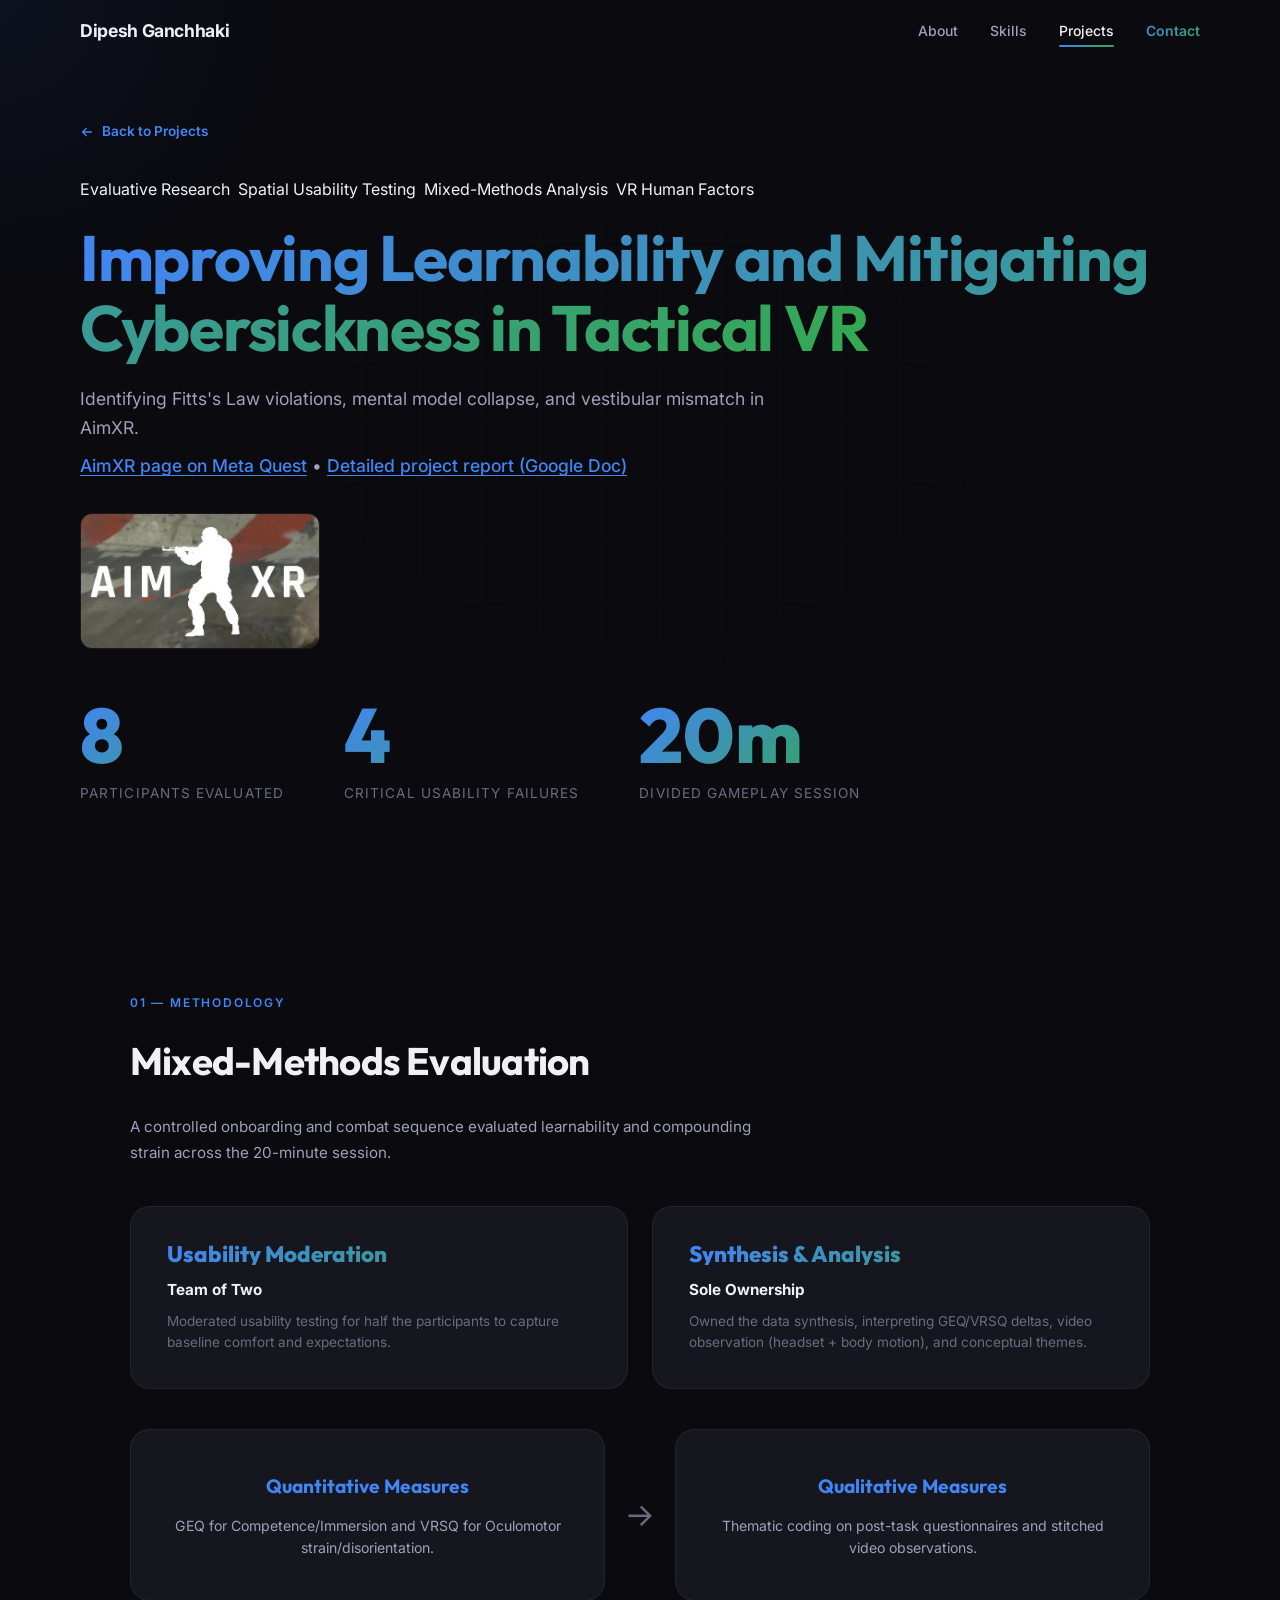
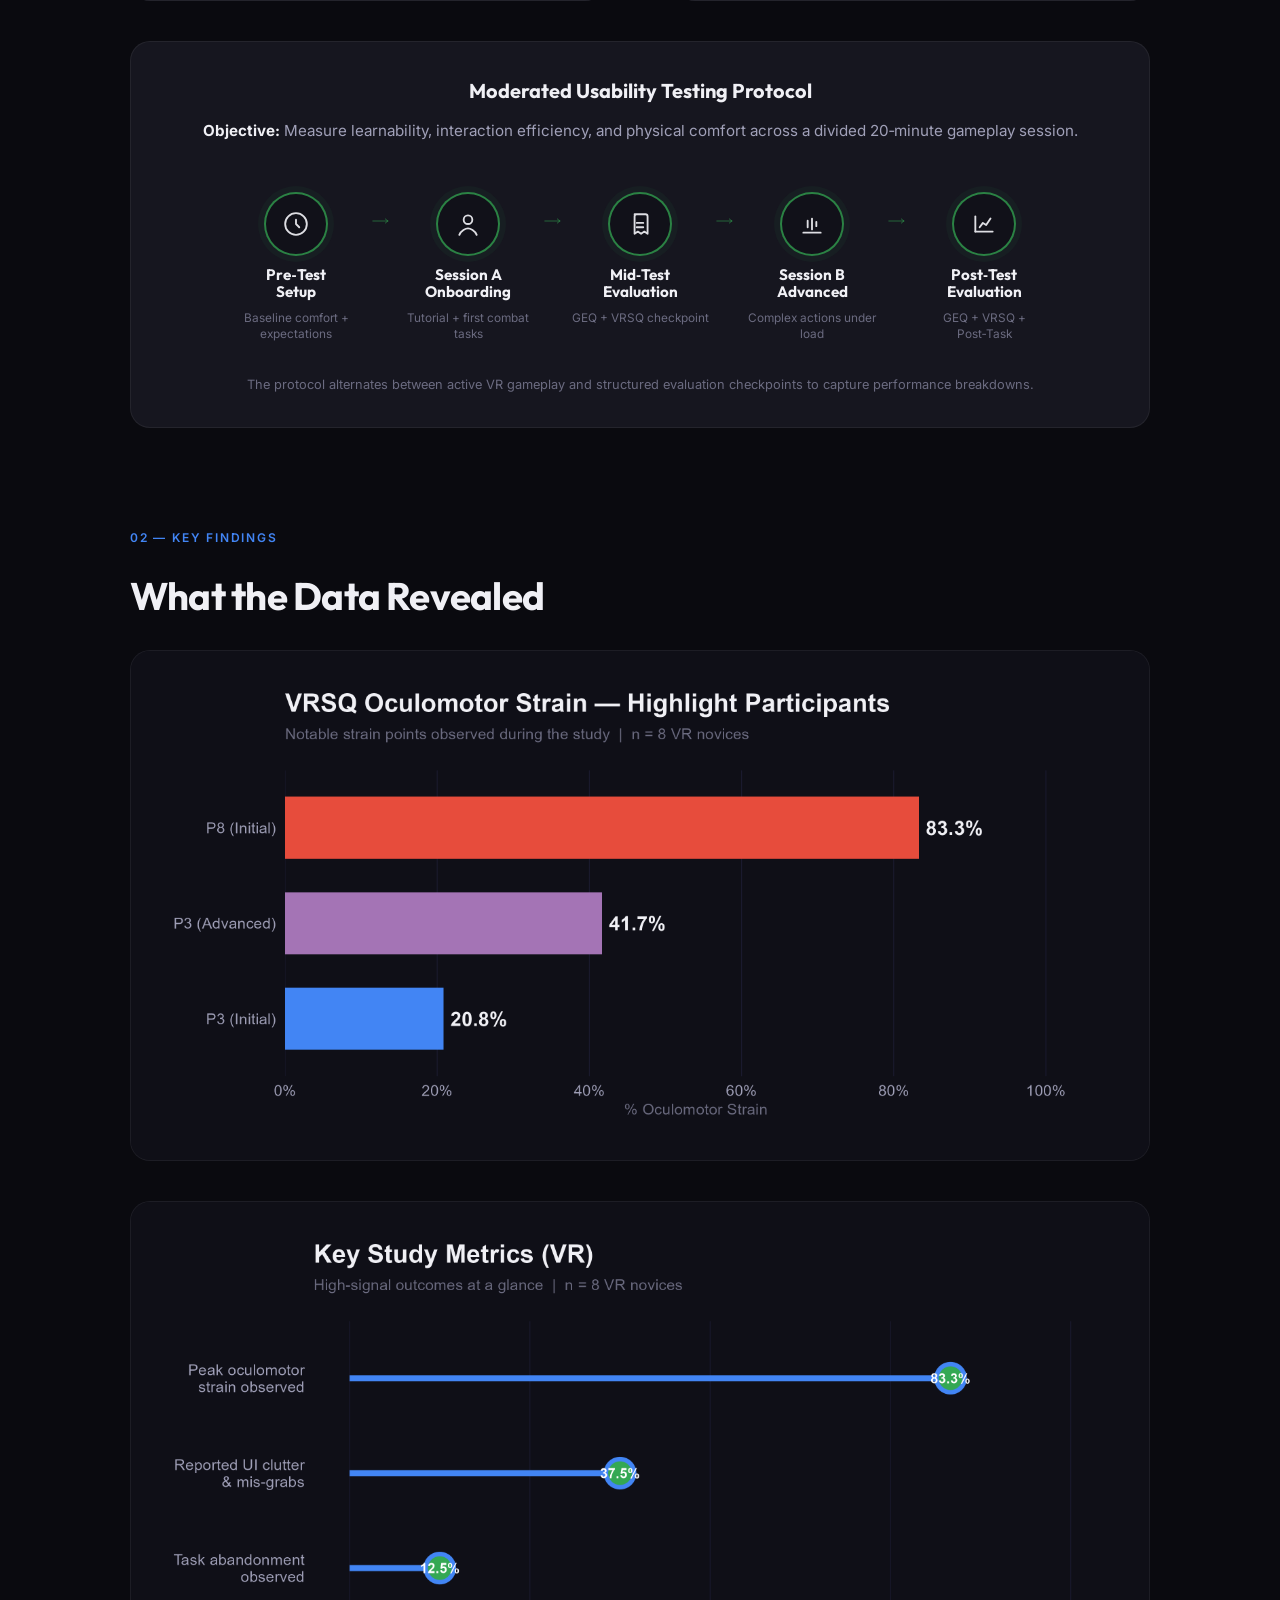
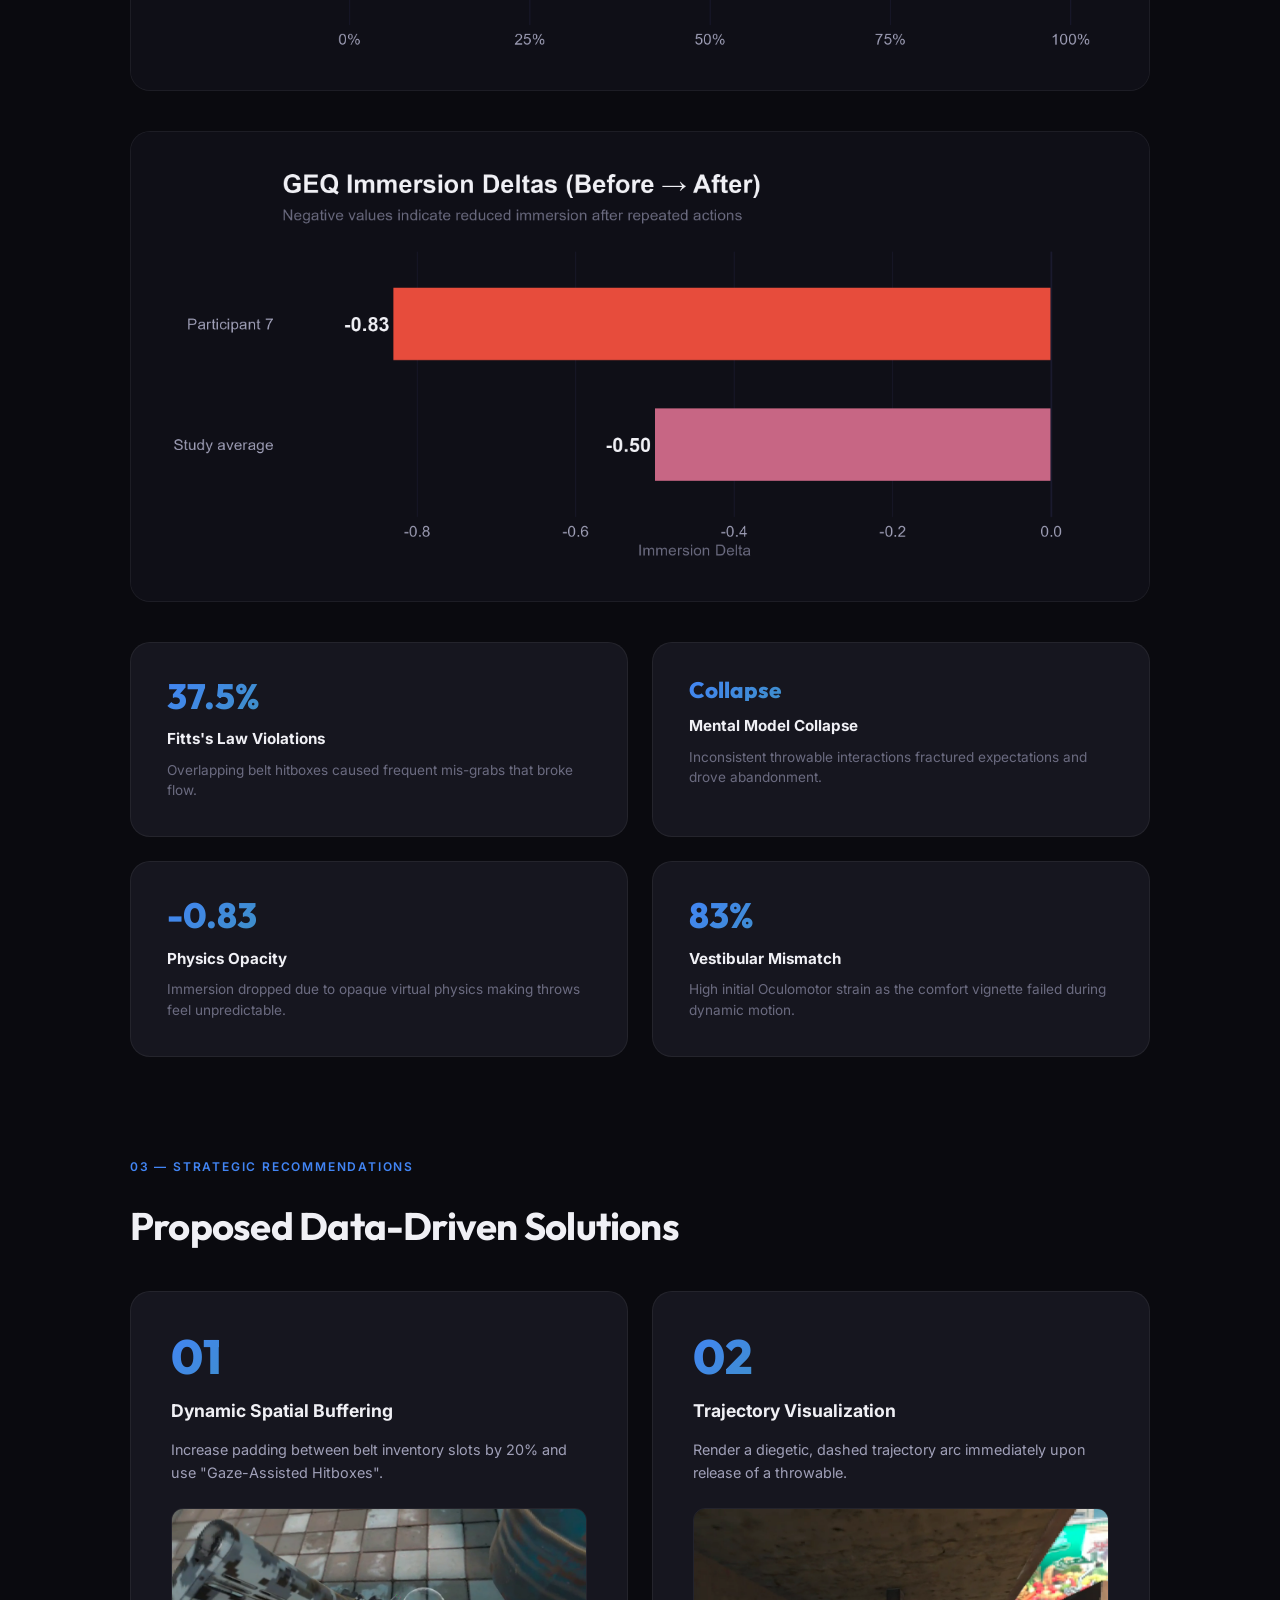
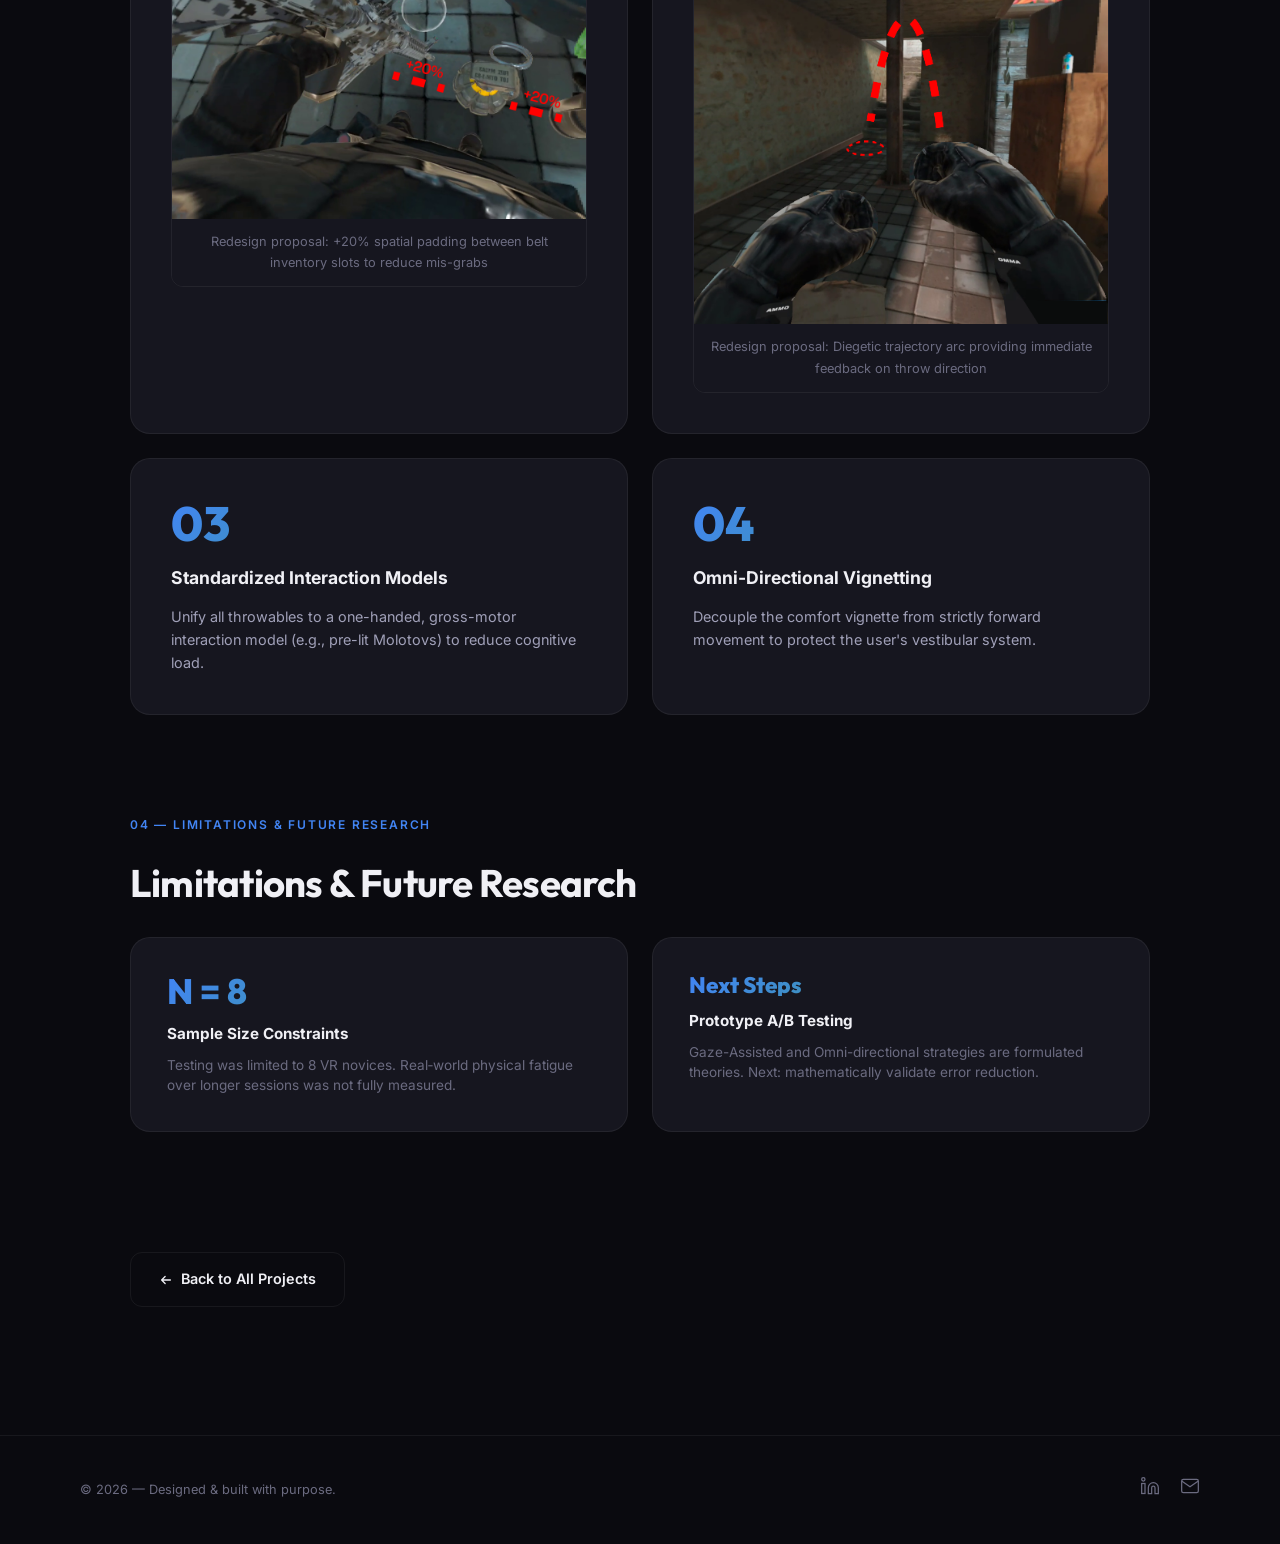
==== commit 50a81d31: "Add files via upload" ====
--- a/case-study-1.html
+++ b/case-study-1.html
@@ -774,9 +774,7 @@
           <a href="https://www.linkedin.com/in/dipesh-ganchhaki" target="_blank" aria-label="LinkedIn">
             <svg width="20" height="20" viewBox="0 0 24 24" fill="none"><path d="M16 8a6 6 0 0 1 6 6v7h-4v-7a2 2 0 0 0-4 0v7h-4v-7a6 6 0 0 1 6-6z" stroke="currentColor" stroke-width="1.5"/><rect x="2" y="9" width="4" height="12" stroke="currentColor" stroke-width="1.5"/><circle cx="4" cy="4" r="2" stroke="currentColor" stroke-width="1.5"/></svg>
           </a>
-          <a href="https://instagram.com/yourhandle" target="_blank" aria-label="Instagram">
-            <svg width="20" height="20" viewBox="0 0 24 24" fill="none"><rect x="2" y="2" width="20" height="20" rx="5" stroke="currentColor" stroke-width="1.5"/><circle cx="12" cy="12" r="5" stroke="currentColor" stroke-width="1.5"/><circle cx="17.5" cy="6.5" r="1.5" fill="currentColor"/></svg>
-          </a>
+
           <a href="mailto:gdipesh540@gmail.com" aria-label="Email">
             <svg width="20" height="20" viewBox="0 0 24 24" fill="none"><path d="M4 4h16c1.1 0 2 .9 2 2v12c0 1.1-.9 2-2 2H4c-1.1 0-2-.9-2-2V6c0-1.1.9-2 2-2z" stroke="currentColor" stroke-width="1.5"/><polyline points="22,6 12,13 2,6" stroke="currentColor" stroke-width="1.5"/></svg>
           </a>
--- a/style.css
+++ b/style.css
@@ -425,8 +425,9 @@
 .scroll-indicator {
   position: absolute;
   bottom: 30px;
-  left: 50%;
-  transform: translateX(-50%);
+  left: 0;
+  width: 100%;
+  padding-left: 0.15em; /* Compensate for letter-spacing to perfectly center */
   display: flex;
   flex-direction: column;
   align-items: center;
@@ -925,8 +926,17 @@
     font-size: 1.7rem;
   }
 
+  .projects-grid {
+    flex-direction: column;
+    overflow-x: visible;
+    scroll-snap-type: none;
+    gap: 24px;
+    padding-bottom: 0;
+  }
+
   .project-card {
-    flex: 0 0 85vw;
+    flex: none;
+    width: 100%;
   }
 
   .footer-inner {
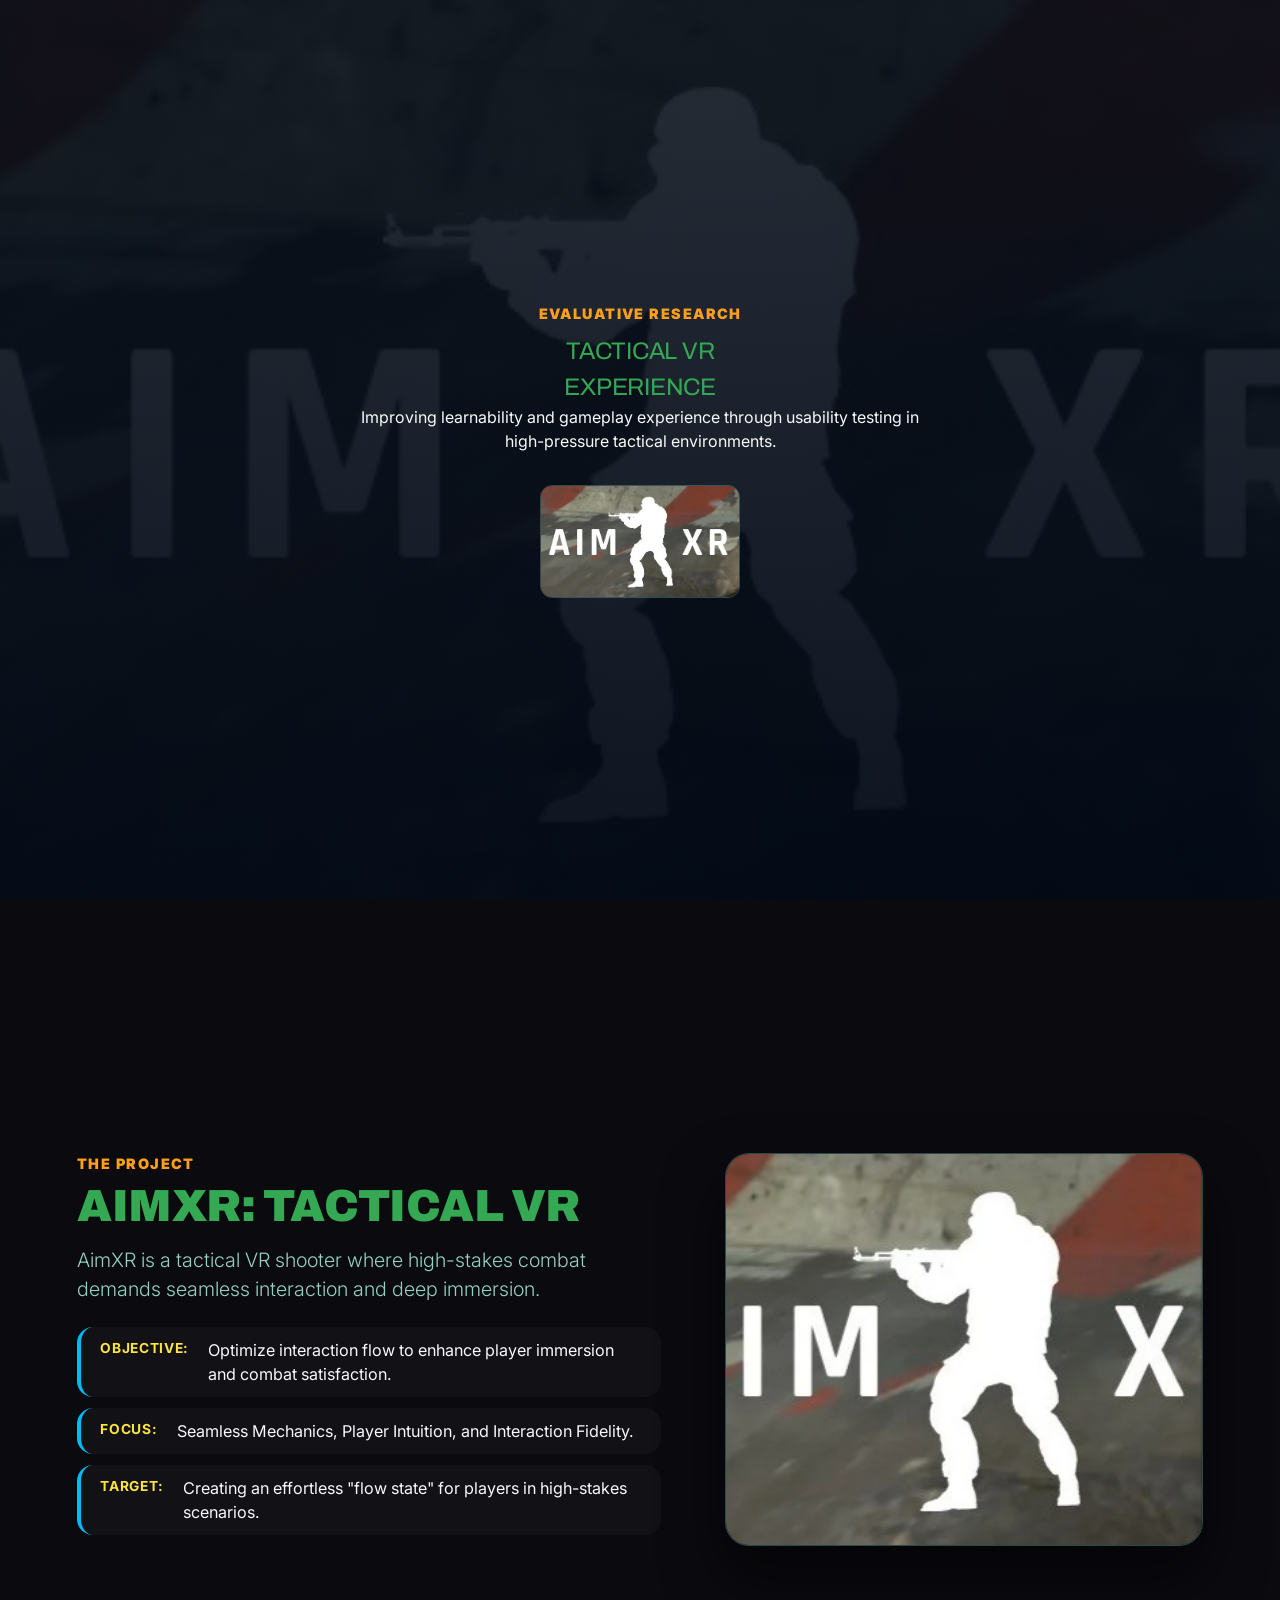
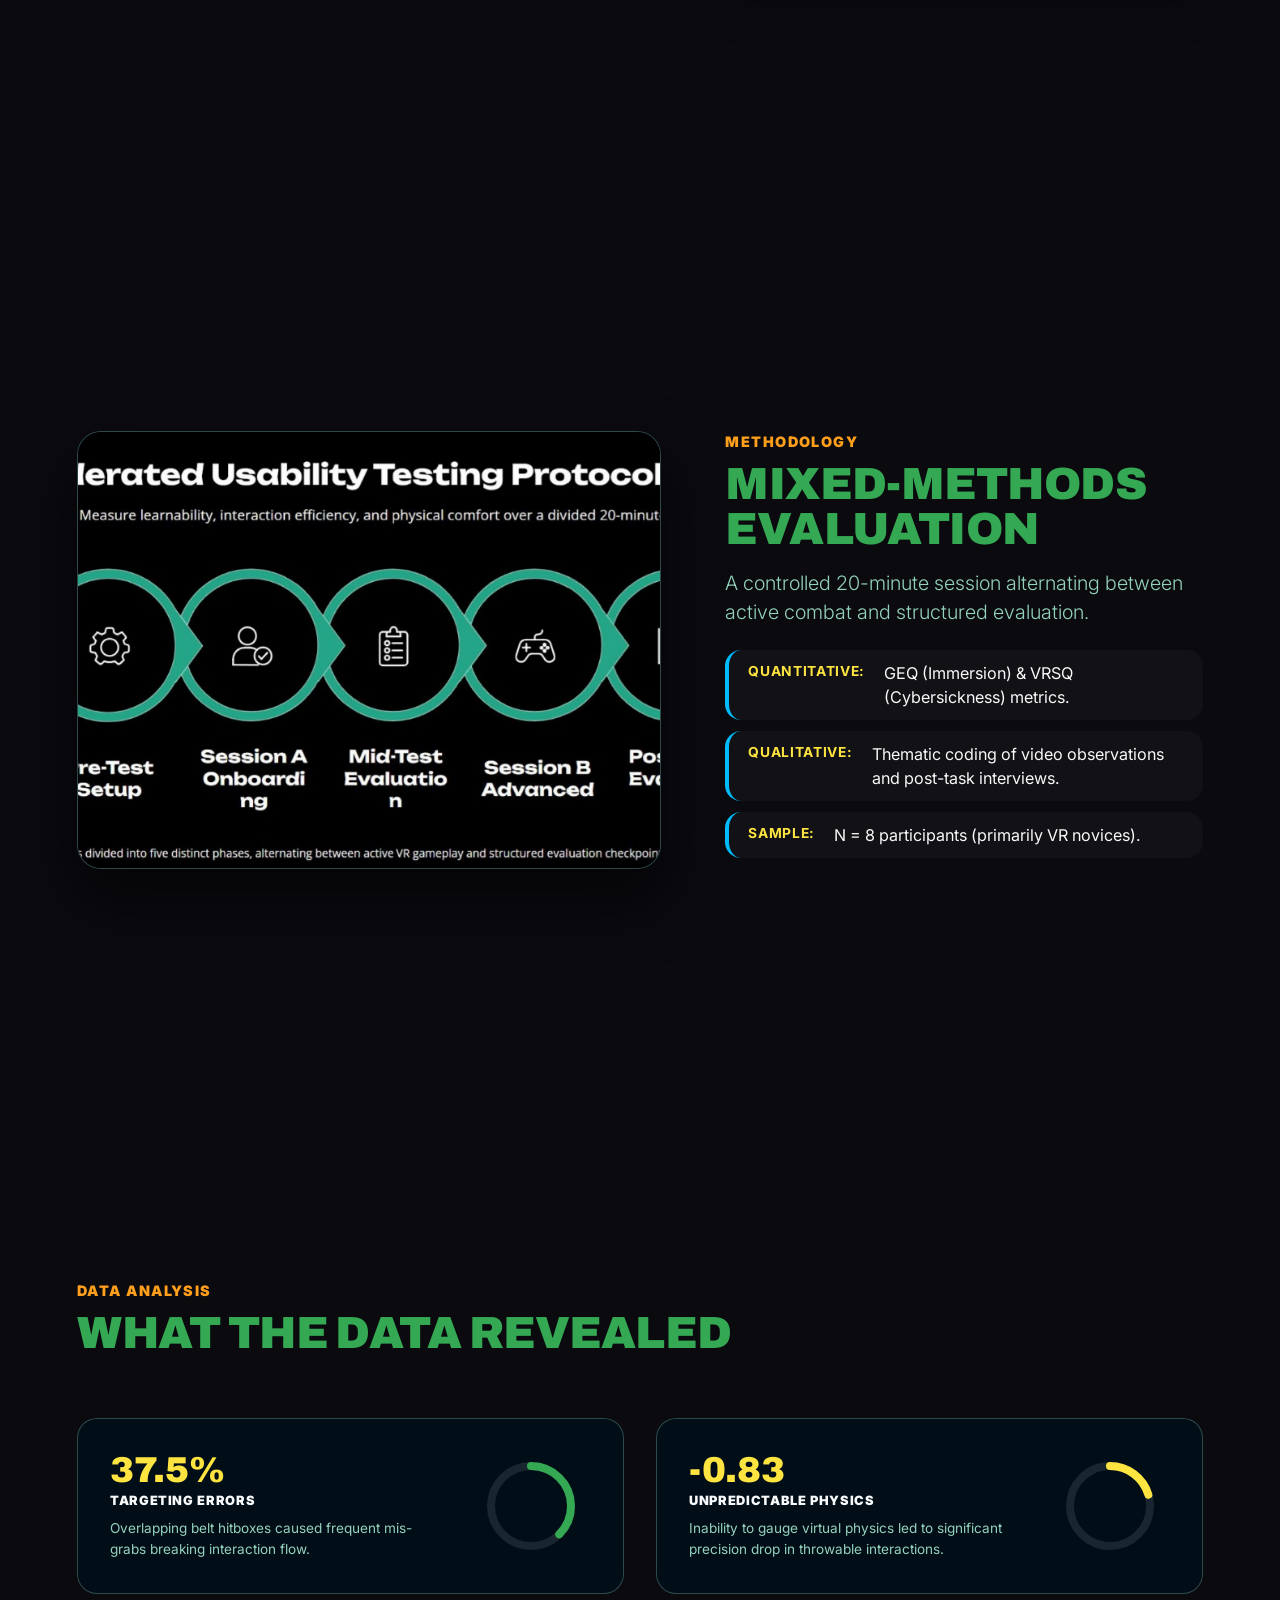
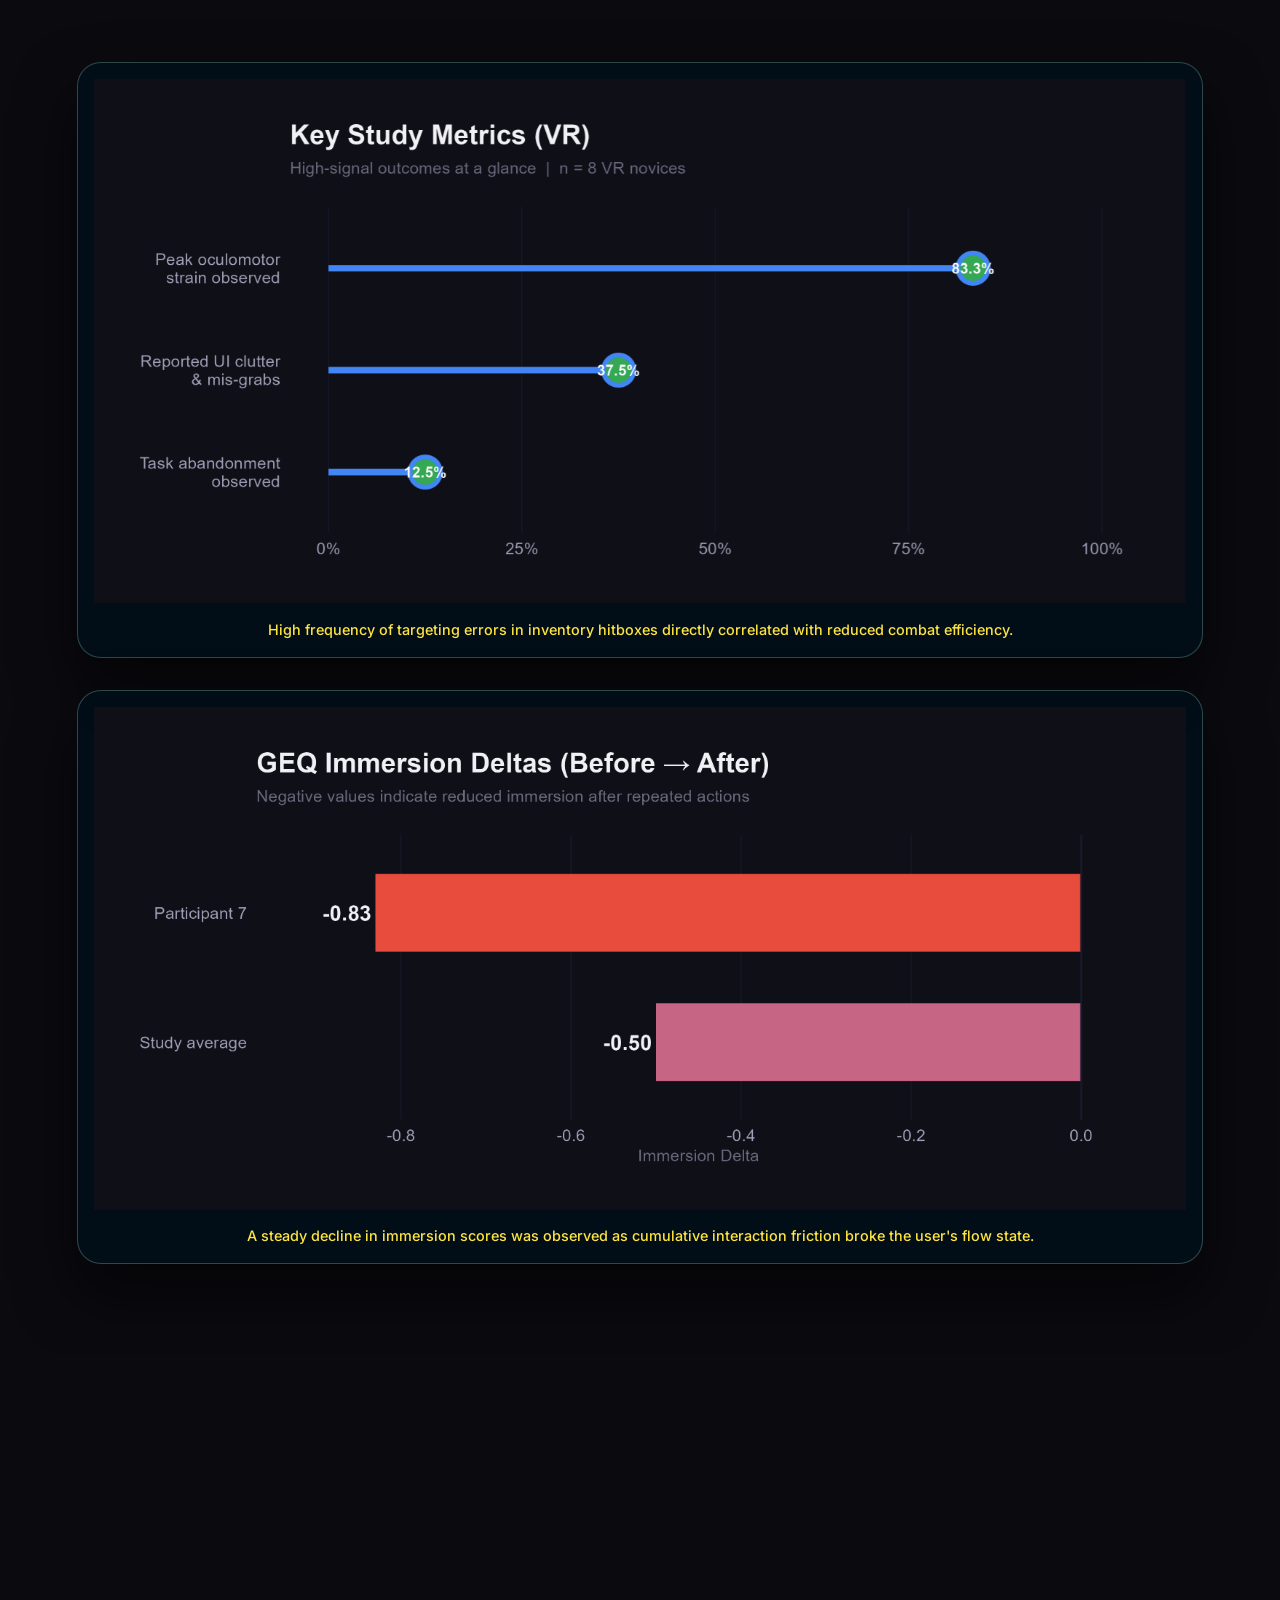
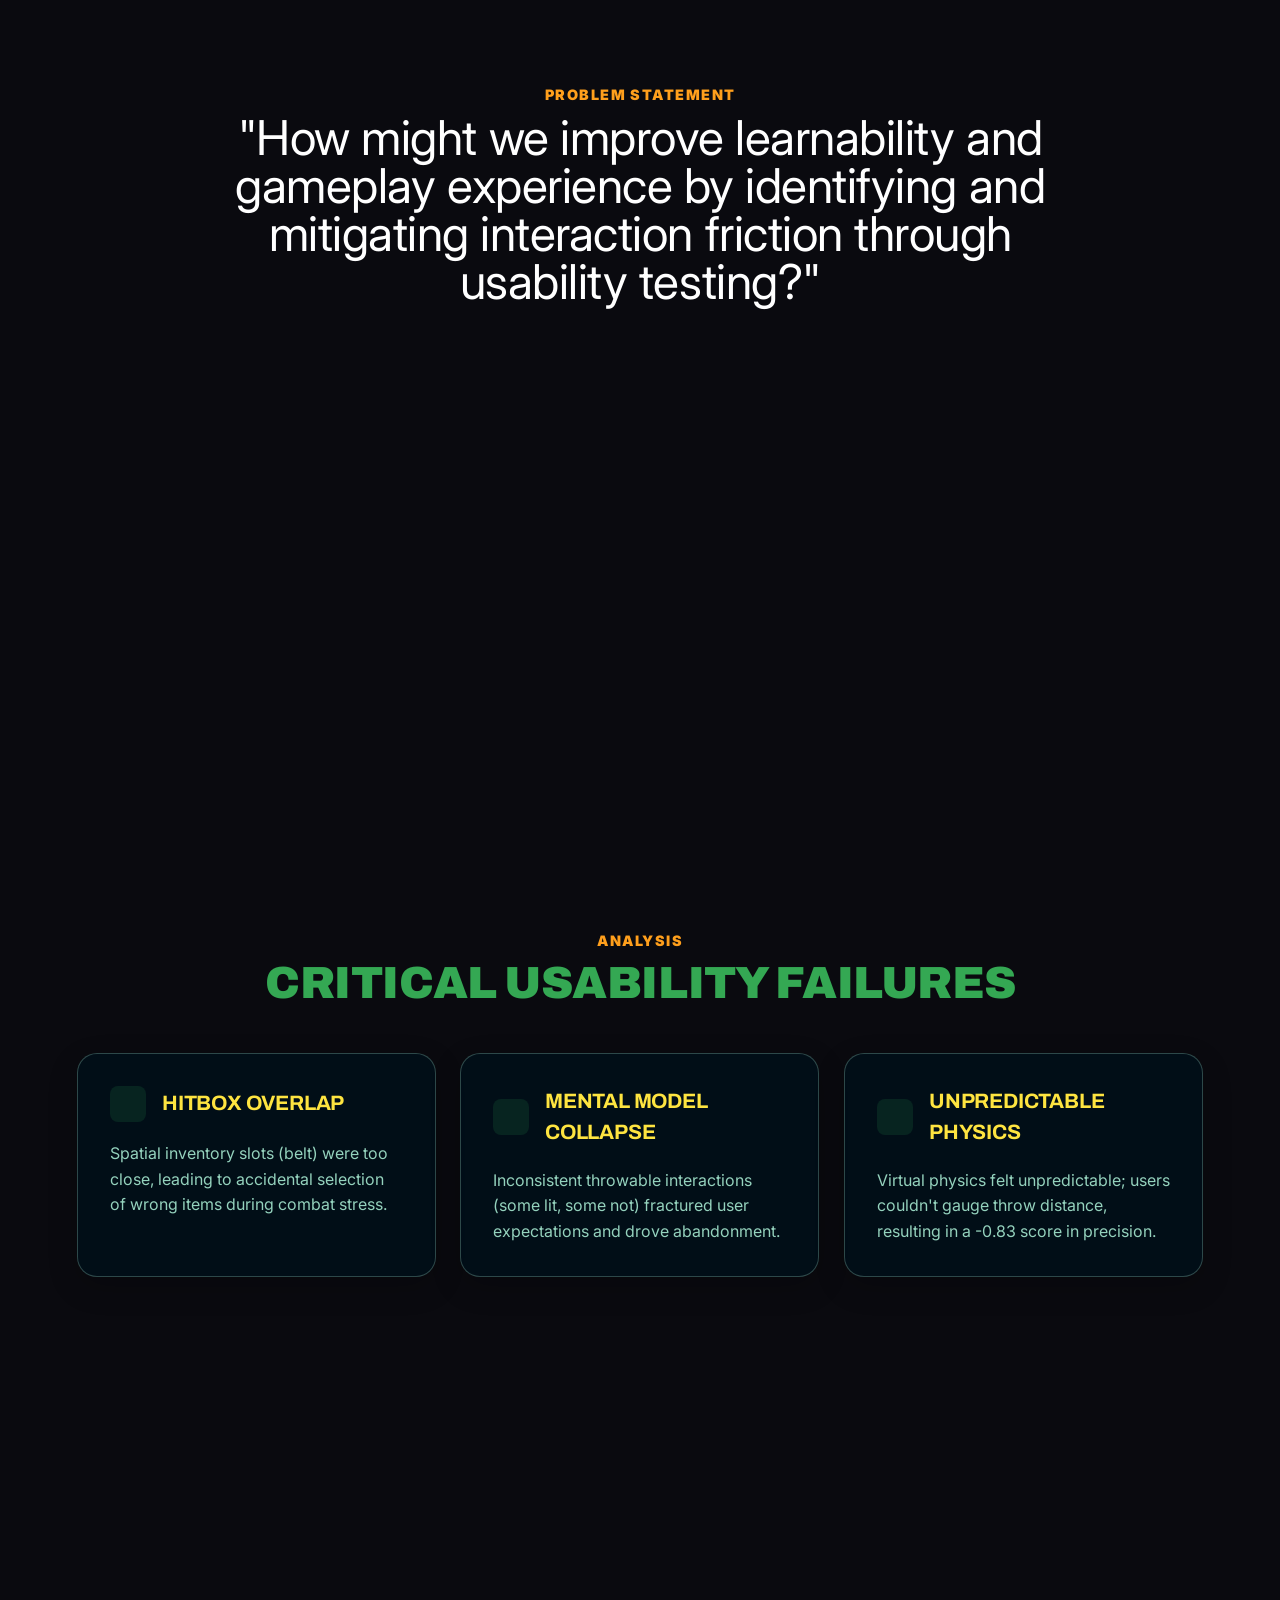
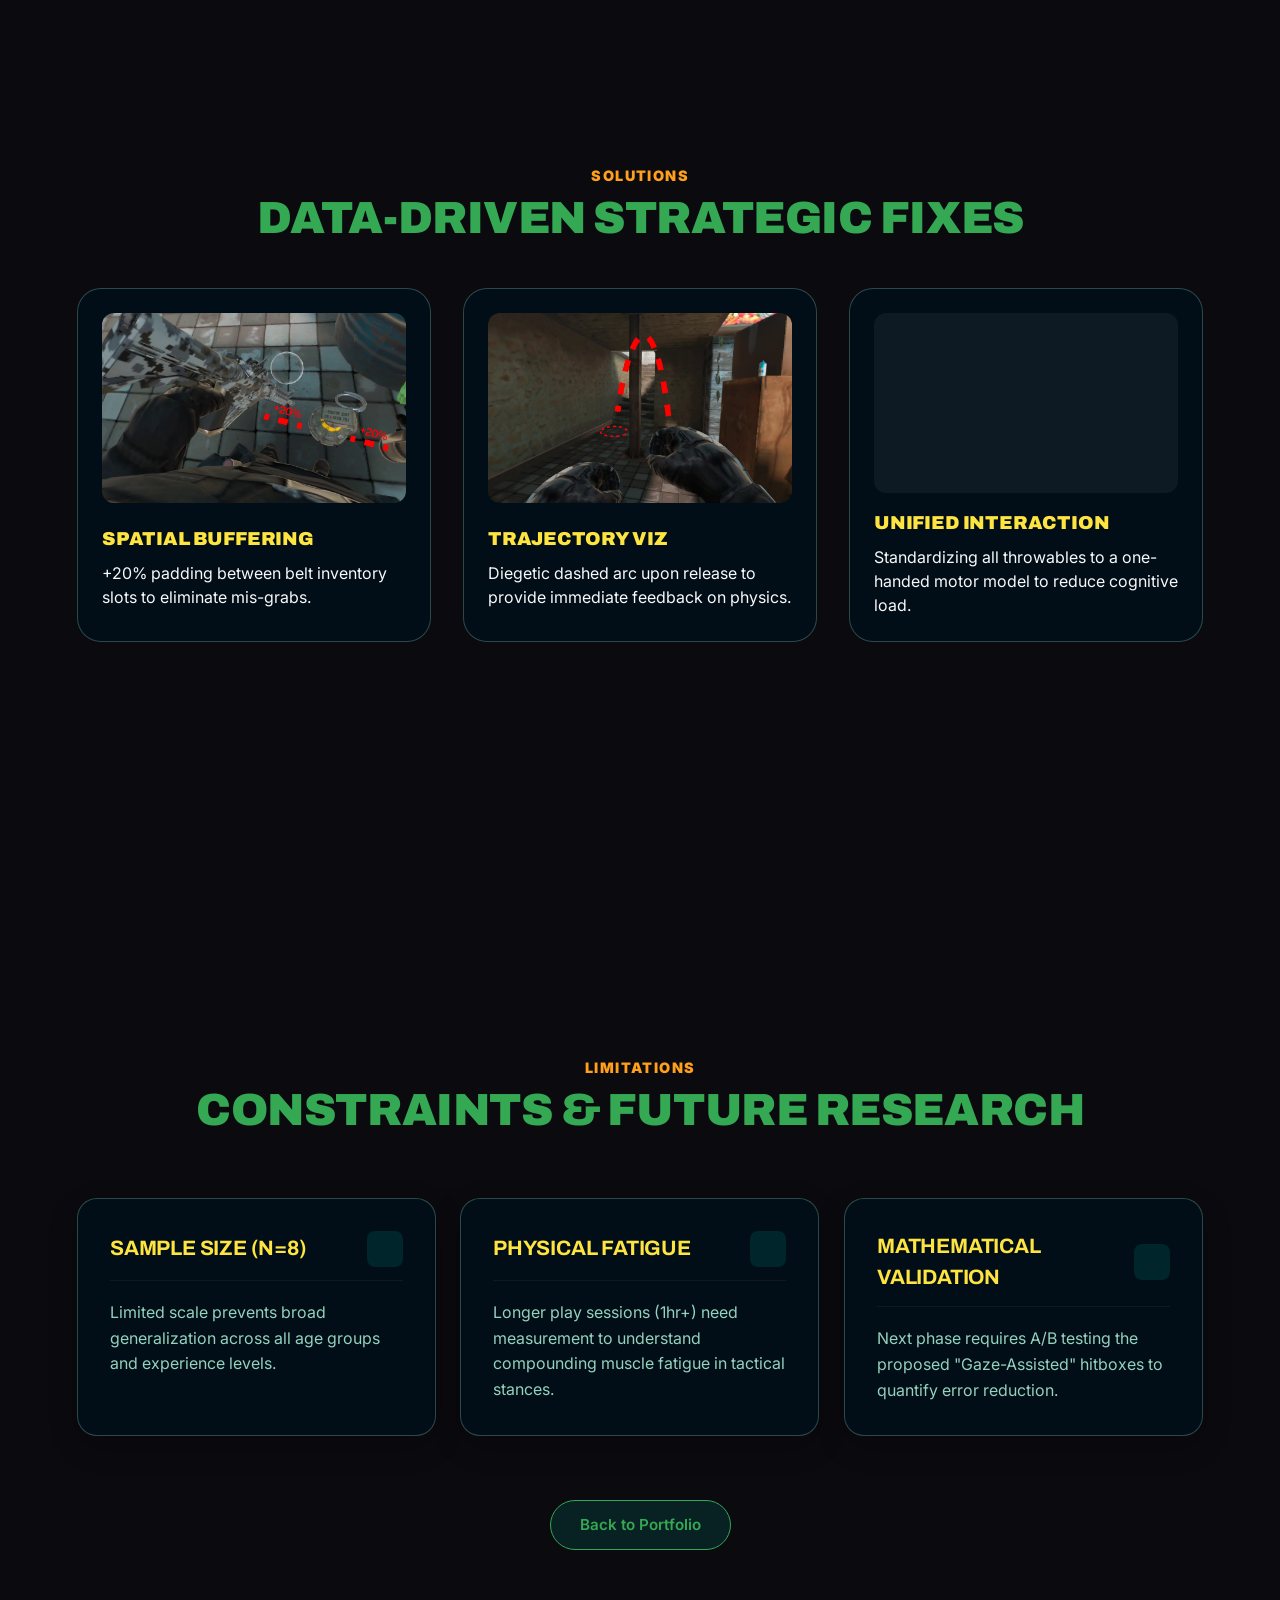
==== commit 732fdedb: "Update portfolio files" ====
--- a/case-study-1.html
+++ b/case-study-1.html
@@ -1,788 +1,268 @@
-<!DOCTYPE html>
-<html lang="en">
-<head>
-  <meta charset="UTF-8" />
-  <meta name="viewport" content="width=device-width, initial-scale=1.0" />
-  <title>Case Study — Improving Learnability & Mitigating Cybersickness in Tactical VR</title>
-  <meta name="description" content="A mixed-methods usability study on AimXR — identifying Fitts's Law violations, mental model collapse, physics opacity, and vestibular mismatch in tactical VR." />
-  <link rel="preconnect" href="https://fonts.googleapis.com" />
-  <link rel="preconnect" href="https://fonts.gstatic.com" crossorigin />
-  <link href="https://fonts.googleapis.com/css2?family=Inter:wght@300;400;500;600;700;800&family=Outfit:wght@400;500;600;700;800&display=swap" rel="stylesheet" />
-  <link rel="stylesheet" href="style.css" />
-  <style>
-    /* Base styles imported from case-study-2 */
-    .case-study-hero {
-      min-height: 70vh;
-      display: flex;
-      align-items: flex-end;
-      padding: 120px 0 60px;
-      position: relative;
-    }
-
-    .case-study-hero .hero-bg-grid {
-      position: absolute;
-      inset: 0;
-      background-image:
-        linear-gradient(rgba(66,133,244,0.03) 1px, transparent 1px),
-        linear-gradient(90deg, rgba(66,133,244,0.03) 1px, transparent 1px);
-      background-size: 60px 60px;
-      mask-image: radial-gradient(ellipse 60% 60% at 50% 50%, black 30%, transparent 70%);
-      -webkit-mask-image: radial-gradient(ellipse 60% 60% at 50% 50%, black 30%, transparent 70%);
-    }
-
-    .case-study-header { position: relative; z-index: 1; }
-
-    .case-study-tags {
-      display: flex;
-      gap: 8px;
-      flex-wrap: wrap;
-      margin-bottom: 20px;
-    }
-
-    .case-study-title {
-      font-family: var(--font-display);
-      font-size: clamp(2.4rem, 5vw, 4rem);
-      font-weight: 700;
-      line-height: 1.1;
-      margin-bottom: 20px;
-      letter-spacing: -0.02em;
-    }
-
-    .case-study-meta {
-      font-size: 1.1rem;
-      color: var(--text-secondary);
-      max-width: 700px;
-      line-height: 1.7;
-      margin-bottom: 8px;
-    }
-
-    .case-study-meta a {
-      color: var(--accent-1);
-      font-weight: 500;
-      text-decoration: underline;
-      text-decoration-thickness: 1px;
-      text-underline-offset: 3px;
-    }
-
-    .case-study-meta a:hover {
-      color: var(--accent-2);
-    }
-
-    .case-study-body { padding: var(--section-padding) 0; }
-    .case-study-body .container { max-width: 1100px; }
-
-    .cs-section { margin-bottom: 100px; }
-
-    .cs-section-label {
-      font-size: 0.75rem;
-      font-weight: 600;
-      color: var(--accent-1);
-      text-transform: uppercase;
-      letter-spacing: 0.15em;
-      margin-bottom: 16px;
-      display: block;
-    }
-
-    .cs-section-title {
-      font-family: var(--font-display);
-      font-size: clamp(1.6rem, 3vw, 2.4rem);
-      font-weight: 700;
-      margin-bottom: 20px;
-      letter-spacing: -0.02em;
-    }
-
-    .cs-caption {
-      font-size: 0.95rem;
-      color: var(--text-secondary);
-      max-width: 640px;
-      line-height: 1.7;
-      margin-bottom: 40px;
-    }
-
-    /* --- Hero Big Stats --- */
-    .cs-hero-stats {
-      display: flex;
-      gap: 60px;
-      margin-top: 48px;
-      flex-wrap: wrap;
-    }
-
-    .cs-hero-stat {
-      display: flex;
-      flex-direction: column;
-    }
-
-    .cs-hero-stat-value {
-      font-family: var(--font-display);
-      font-size: clamp(3rem, 6vw, 5rem);
-      font-weight: 800;
-      line-height: 1;
-      background: var(--gradient-primary);
-      -webkit-background-clip: text;
-      background-clip: text;
-      -webkit-text-fill-color: transparent;
-    }
-
-    .cs-hero-stat-label {
-      font-size: 0.85rem;
-      color: var(--text-muted);
-      text-transform: uppercase;
-      letter-spacing: 0.08em;
-      margin-top: 8px;
-    }
-
-    /* --- R-generated chart images --- */
-    .cs-chart-img {
-      width: 100%;
-      border-radius: var(--radius-lg);
-      border: 1px solid var(--border-color);
-      margin-bottom: 40px;
-      display: block;
-      background: #0f0f17;
-    }
-
-    .cs-image {
-      margin: 24px 0 0 0;
-      border-radius: var(--radius-md);
-      overflow: hidden;
-      border: 1px solid var(--border-color);
-    }
-
-    .cs-image img {
-      width: 100%;
-      display: block;
-    }
-
-    .cs-image figcaption {
-      padding: 12px 16px;
-      font-size: 0.8rem;
-      color: var(--text-muted);
-      background: var(--bg-card);
-      text-align: center;
-    }
-    
-    .cs-hero-logo {
-      max-width: 240px;
-      border-radius: var(--radius-md);
-      margin-top: 32px;
-      border: 1px solid var(--border-color);
-      display: block;
-    }
-
-    /* --- Methodology visual flow --- */
-    .cs-method-flow {
-      display: grid;
-      grid-template-columns: 1fr auto 1fr;
-      gap: 20px;
-      align-items: center;
-      margin: 40px 0;
-    }
-
-    .cs-method-block {
-      background: var(--bg-card);
-      border: 1px solid var(--border-color);
-      border-radius: var(--radius-lg);
-      padding: 40px;
-      text-align: center;
-    }
-
-    .cs-method-block h4 {
-      font-family: var(--font-display);
-      font-size: 1.2rem;
-      font-weight: 700;
-      margin-bottom: 12px;
-      color: var(--accent-1);
-    }
-
-    .cs-method-block p {
-      font-size: 0.88rem;
-      color: var(--text-secondary);
-      line-height: 1.6;
-      margin: 0;
-    }
-
-    .cs-method-arrow {
-      font-size: 2rem;
-      color: var(--text-muted);
-      text-align: center;
-    }
-
-    /* --- Protocol visual --- */
-    .cs-protocol {
-      background: var(--bg-card);
-      border: 1px solid var(--border-color);
-      border-radius: var(--radius-lg);
-      padding: 32px 40px;
-      margin: 40px 0;
-      overflow: visible;
-    }
-
-    .cs-protocol-title {
-      font-family: var(--font-display);
-      font-size: 1.25rem;
-      font-weight: 700;
-      margin-bottom: 10px;
-      text-align: center;
-    }
-
-    .cs-protocol-objective {
-      color: var(--text-secondary);
-      font-size: 0.95rem;
-      line-height: 1.7;
-      margin-bottom: 32px;
-      text-align: center;
-    }
-
-    .cs-protocol-objective strong {
-      color: var(--text-primary);
-    }
-
-    .cs-protocol-rail {
-      display: flex;
-      align-items: flex-start;
-      justify-content: center;
-      gap: 6px;
-      padding: 10px 10px 0;
-      max-width: 100%;
-    }
-
-    .cs-protocol-arrow {
-      flex: 0 0 20px;
-      height: 64px;
-      display: flex;
-      align-items: center;
-      justify-content: center;
-      padding-top: 6px;
-      opacity: 0.9;
-    }
-
-    .cs-protocol-arrow svg {
-      width: 20px;
-      height: 14px;
-    }
-
-    .cs-protocol-arrow path {
-      stroke: rgba(52,168,83,0.75);
-      stroke-width: 2;
-      stroke-linecap: round;
-      stroke-linejoin: round;
-    }
-
-    .cs-protocol-step {
-      display: flex;
-      flex-direction: column;
-      align-items: center;
-      gap: 10px;
-      text-align: center;
-      position: relative;
-      padding-top: 6px;
-      flex: 0 1 clamp(110px, 14vw, 140px);
-      min-width: 110px;
-    }
-
-    .cs-protocol-badge {
-      width: 64px;
-      height: 64px;
-      border-radius: 999px;
-      background: rgba(10,10,15,0.35);
-      border: 2px solid rgba(52,168,83,0.75);
-      display: grid;
-      place-items: center;
-      position: relative;
-      z-index: 1;
-      box-shadow: 0 0 0 6px rgba(52,168,83,0.06);
-    }
-
-    .cs-protocol-badge svg {
-      width: 26px;
-      height: 26px;
-      color: var(--text-primary);
-      opacity: 0.92;
-    }
-
-    .cs-protocol-label {
-      font-family: var(--font-display);
-      font-weight: 700;
-      font-size: 0.95rem;
-      line-height: 1.15;
-      max-width: 140px;
-    }
-
-    .cs-protocol-sublabel {
-      font-size: 0.74rem;
-      color: var(--text-muted);
-      line-height: 1.35;
-      max-width: 160px;
-    }
-
-    .cs-protocol-footnote {
-      margin-top: 32px;
-      font-size: 0.8rem;
-      color: var(--text-muted);
-      line-height: 1.6;
-      text-align: center;
-    }
-
-    /* --- Solution cards --- */
-    .cs-solution-row {
-      display: grid;
-      grid-template-columns: 1fr 1fr;
-      gap: 24px;
-      margin-top: 32px;
-    }
-
-    .cs-solution-card {
-      background: var(--bg-card);
-      border: 1px solid var(--border-color);
-      border-radius: var(--radius-lg);
-      padding: 40px;
-      transition: var(--transition);
-      display: flex;
-      flex-direction: column;
-    }
-
-    .cs-solution-card:hover {
-      border-color: var(--border-hover);
-      transform: translateY(-4px);
-      box-shadow: var(--shadow-glow);
-    }
-
-    .cs-solution-card .cs-sol-number {
-      font-family: var(--font-display);
-      font-size: 3rem;
-      font-weight: 800;
-      background: var(--gradient-primary);
-      -webkit-background-clip: text;
-      background-clip: text;
-      -webkit-text-fill-color: transparent;
-      line-height: 1;
-      margin-bottom: 16px;
-    }
-
-    .cs-solution-card h4 {
-      font-size: 1.1rem;
-      font-weight: 700;
-      margin-bottom: 12px;
-    }
-
-    .cs-solution-card p {
-      font-size: 0.9rem;
-      color: var(--text-secondary);
-      line-height: 1.6;
-      margin: 0;
-    }
-
-    /* --- Findings statements --- */
-    .cs-findings-grid {
-      display: grid;
-      grid-template-columns: 1fr 1fr;
-      gap: 24px;
-      margin: 40px 0;
-    }
-
-    .cs-finding-card {
-      background: var(--bg-card);
-      border: 1px solid var(--border-color);
-      border-radius: var(--radius-lg);
-      padding: 36px;
-      transition: var(--transition);
-    }
-
-    .cs-finding-card:hover {
-      border-color: var(--border-hover);
-      transform: translateY(-2px);
-    }
-
-    .cs-finding-card .cs-finding-stat {
-      font-family: var(--font-display);
-      font-size: 2.2rem;
-      font-weight: 800;
-      background: var(--gradient-primary);
-      -webkit-background-clip: text;
-      background-clip: text;
-      -webkit-text-fill-color: transparent;
-      line-height: 1;
-      margin-bottom: 12px;
-    }
-    
-    .cs-finding-card .cs-finding-stat.smaller {
-      font-size: 1.4rem;
-    }
-
-    .cs-finding-card h4 {
-      font-size: 0.95rem;
-      font-weight: 700;
-      margin-bottom: 8px;
-    }
-
-    .cs-finding-card p {
-      font-size: 0.85rem;
-      color: var(--text-muted);
-      line-height: 1.5;
-      margin: 0;
-    }
-
-    .back-link {
-      display: inline-flex;
-      align-items: center;
-      gap: 8px;
-      font-size: 0.85rem;
-      font-weight: 600;
-      color: var(--accent-1);
-      margin-bottom: 32px;
-      transition: var(--transition);
-    }
-
-    .back-link:hover { gap: 12px; }
-
-    @media (max-width: 980px) {
-      .cs-protocol-rail {
-        flex-wrap: wrap;
-        justify-content: center;
-        gap: 18px 14px;
-      }
-      .cs-protocol-step { flex: 0 1 220px; }
-      .cs-protocol-arrow { display: none; }
-    }
-
-    @media (max-width: 768px) {
-      .case-study-hero { min-height: 50vh; padding: 100px 0 40px; }
-      .cs-hero-stats { gap: 32px; }
-      .cs-method-flow { grid-template-columns: 1fr; }
-      .cs-method-arrow { transform: rotate(90deg); }
-      .cs-solution-row { grid-template-columns: 1fr; }
-      .cs-findings-grid { grid-template-columns: 1fr; }
-    }
-
-    @media (max-width: 640px) {
-      .case-study-title { font-size: 2rem; }
-      .case-study-meta { font-size: 0.95rem; }
-      .case-study-body { padding: 60px 0; }
-      .cs-section { margin-bottom: 52px; }
-      .cs-chart-img { margin-bottom: 28px; }
-      .cs-protocol { padding: 20px 18px; margin: 24px 0; }
-      .cs-protocol-rail { gap: 14px; }
-      .cs-protocol-step { flex-basis: 100%; }
-    }
-  </style>
-</head>
-<body>
-  <!-- Cursor Glow -->
-  <div class="cursor-glow" id="cursorGlow"></div>
-
-  <!-- Navigation -->
-  <nav class="nav scrolled" id="nav">
-    <div class="nav-inner">
-      <a href="index.html#hero" class="nav-logo visible" id="navLogo">Dipesh Ganchhaki</a>
-      <div class="nav-links" id="navLinks">
-        <a href="index.html#about" class="nav-link">About</a>
-        <a href="index.html#skills" class="nav-link">Skills</a>
-        <a href="index.html#projects" class="nav-link active">Projects</a>
-        <a href="index.html#contact" class="nav-link" data-highlight>Contact</a>
-      </div>
-      <button class="nav-toggle" id="navToggle" aria-label="Toggle navigation">
-        <span></span><span></span><span></span>
-      </button>
-    </div>
-  </nav>
-
-  <!-- Case Study Hero -->
-  <section class="case-study-hero">
-    <div class="hero-bg-grid"></div>
-    <div class="container">
-      <div class="case-study-header">
-        <a href="index.html#projects" class="back-link">
-          <svg width="14" height="14" viewBox="0 0 16 16" fill="none"><path d="M13 8H3M7 4L3 8l4 4" stroke="currentColor" stroke-width="1.5" stroke-linecap="round" stroke-linejoin="round"/></svg>
-          Back to Projects
-        </a>
-        <div class="case-study-tags">
-          <span class="tag">Evaluative Research</span>
-          <span class="tag">Spatial Usability Testing</span>
-          <span class="tag">Mixed-Methods Analysis</span>
-          <span class="tag">VR Human Factors</span>
-        </div>
-        <h1 class="case-study-title">
-          <span class="gradient-text">Improving Learnability and Mitigating Cybersickness in Tactical VR</span>
-        </h1>
-        <p class="case-study-meta">
-          Identifying Fitts's Law violations, mental model collapse, and vestibular mismatch in AimXR.
-        </p>
-        <p class="case-study-meta">
-          <a href="https://www.meta.com/en-gb/experiences/aim-xr/4245506092131005/" target="_blank" rel="noopener noreferrer">AimXR page on Meta Quest</a> • <a href="https://docs.google.com/document/d/1e8_ooBrpXoOCHi-IvdeaojRbsynUcbp2lEN6q9RVRtY/edit?usp=sharing" target="_blank" rel="noopener noreferrer">Detailed project report (Google Doc)</a>
-        </p>
-        <img src="assets/AIMXRLogo.jpg" alt="AimXR Logo" class="cs-hero-logo" />
-        
-        <!-- Hero Stats -->
-        <div class="cs-hero-stats">
-          <div class="cs-hero-stat">
-            <span class="cs-hero-stat-value">8</span>
-            <span class="cs-hero-stat-label">Participants Evaluated</span>
-          </div>
-          <div class="cs-hero-stat">
-            <span class="cs-hero-stat-value">4</span>
-            <span class="cs-hero-stat-label">Critical Usability Failures</span>
-          </div>
-          <div class="cs-hero-stat">
-            <span class="cs-hero-stat-value">20m</span>
-            <span class="cs-hero-stat-label">Divided Gameplay Session</span>
-          </div>
-        </div>
-
-      </div>
-    </div>
-  </section>
-
-  <!-- Case Study Body -->
-  <div class="case-study-body">
-    <div class="container">
-
-      <!-- 01 — Methodology -->
-      <div class="cs-section">
-        <span class="cs-section-label">01 — Methodology</span>
-        <h2 class="cs-section-title">Mixed-Methods Evaluation</h2>
-        <p class="cs-caption">
-          A controlled onboarding and combat sequence evaluated learnability and compounding strain across the 20-minute session.
-        </p>
-
-        <!-- Role -->
-        <div class="cs-findings-grid" style="margin: 0 0 32px;">
-          <div class="cs-finding-card">
-            <div class="cs-finding-stat smaller">Usability Moderation</div>
-            <h4>Team of Two</h4>
-            <p>Moderated usability testing for half the participants to capture baseline comfort and expectations.</p>
-          </div>
-          <div class="cs-finding-card">
-            <div class="cs-finding-stat smaller">Synthesis & Analysis</div>
-            <h4>Sole Ownership</h4>
-            <p>Owned the data synthesis, interpreting GEQ/VRSQ deltas, video observation (headset + body motion), and conceptual themes.</p>
-          </div>
-        </div>
-
-        <div class="cs-method-flow">
-          <div class="cs-method-block">
-            <h4>Quantitative Measures</h4>
-            <p>GEQ for Competence/Immersion and VRSQ for Oculomotor strain/disorientation.</p>
-          </div>
-          <div class="cs-method-arrow">→</div>
-          <div class="cs-method-block">
-            <h4>Qualitative Measures</h4>
-            <p>Thematic coding on post-task questionnaires and stitched video observations.</p>
-          </div>
-        </div>
-
-        <div class="cs-protocol" aria-label="Moderated usability testing protocol">
-          <div class="cs-protocol-title">Moderated Usability Testing Protocol</div>
-          <div class="cs-protocol-objective">
-            <strong>Objective:</strong> Measure learnability, interaction efficiency, and physical comfort across a divided 20‑minute gameplay session.
-          </div>
-
-          <div class="cs-protocol-rail">
-            <div class="cs-protocol-step">
-              <div class="cs-protocol-badge" aria-hidden="true">
-                <svg viewBox="0 0 24 24" fill="none">
-                  <path d="M12 8v4l3 3" stroke="currentColor" stroke-width="1.7" stroke-linecap="round" stroke-linejoin="round"/>
-                  <path d="M12 22c5.523 0 10-4.477 10-10S17.523 2 12 2 2 6.477 2 12s4.477 10 10 10Z" stroke="currentColor" stroke-width="1.7"/>
-                </svg>
-              </div>
-              <div class="cs-protocol-label">Pre‑Test<br/>Setup</div>
-              <div class="cs-protocol-sublabel">Baseline comfort + expectations</div>
-            </div>
-
-            <div class="cs-protocol-arrow" aria-hidden="true">
-              <svg viewBox="0 0 48 16" fill="none">
-                <path d="M2 8H38M38 8L32 3M38 8L32 13" />
-              </svg>
-            </div>
-
-            <div class="cs-protocol-step">
-              <div class="cs-protocol-badge" aria-hidden="true">
-                <svg viewBox="0 0 24 24" fill="none">
-                  <path d="M12 12a4 4 0 1 0-4-4 4 4 0 0 0 4 4Z" stroke="currentColor" stroke-width="1.7"/>
-                  <path d="M4 22c1.5-4 6-6 8-6s6.5 2 8 6" stroke="currentColor" stroke-width="1.7" stroke-linecap="round"/>
-                </svg>
-              </div>
-              <div class="cs-protocol-label">Session A<br/>Onboarding</div>
-              <div class="cs-protocol-sublabel">Tutorial + first combat tasks</div>
-            </div>
-
-            <div class="cs-protocol-arrow" aria-hidden="true">
-              <svg viewBox="0 0 48 16" fill="none">
-                <path d="M2 8H38M38 8L32 3M38 8L32 13" />
-              </svg>
-            </div>
-
-            <div class="cs-protocol-step">
-              <div class="cs-protocol-badge" aria-hidden="true">
-                <svg viewBox="0 0 24 24" fill="none">
-                  <path d="M9 11h6M9 15h6" stroke="currentColor" stroke-width="1.7" stroke-linecap="round"/>
-                  <path d="M7 3h10a2 2 0 0 1 2 2v16l-3-2-3 2-3-2-3 2V5a2 2 0 0 1 2-2Z" stroke="currentColor" stroke-width="1.7" stroke-linejoin="round"/>
-                </svg>
-              </div>
-              <div class="cs-protocol-label">Mid‑Test<br/>Evaluation</div>
-              <div class="cs-protocol-sublabel">GEQ + VRSQ checkpoint</div>
-            </div>
-
-            <div class="cs-protocol-arrow" aria-hidden="true">
-              <svg viewBox="0 0 48 16" fill="none">
-                <path d="M2 8H38M38 8L32 3M38 8L32 13" />
-              </svg>
-            </div>
-
-            <div class="cs-protocol-step">
-              <div class="cs-protocol-badge" aria-hidden="true">
-                <svg viewBox="0 0 24 24" fill="none">
-                  <path d="M8 15V9M12 17V7M16 14V10" stroke="currentColor" stroke-width="1.7" stroke-linecap="round"/>
-                  <path d="M4 20h16" stroke="currentColor" stroke-width="1.7" stroke-linecap="round"/>
-                </svg>
-              </div>
-              <div class="cs-protocol-label">Session B<br/>Advanced</div>
-              <div class="cs-protocol-sublabel">Complex actions under load</div>
-            </div>
-
-            <div class="cs-protocol-arrow" aria-hidden="true">
-              <svg viewBox="0 0 48 16" fill="none">
-                <path d="M2 8H38M38 8L32 3M38 8L32 13" />
-              </svg>
-            </div>
-
-            <div class="cs-protocol-step">
-              <div class="cs-protocol-badge" aria-hidden="true">
-                <svg viewBox="0 0 24 24" fill="none">
-                  <path d="M4 19V5" stroke="currentColor" stroke-width="1.7" stroke-linecap="round"/>
-                  <path d="M4 19h16" stroke="currentColor" stroke-width="1.7" stroke-linecap="round"/>
-                  <path d="M8 15l3-4 3 2 4-6" stroke="currentColor" stroke-width="1.7" stroke-linecap="round" stroke-linejoin="round"/>
-                </svg>
-              </div>
-              <div class="cs-protocol-label">Post‑Test<br/>Evaluation</div>
-              <div class="cs-protocol-sublabel">GEQ + VRSQ + Post‑Task</div>
-            </div>
-          </div>
-
-          <div class="cs-protocol-footnote">
-            The protocol alternates between active VR gameplay and structured evaluation checkpoints to capture performance breakdowns.
-          </div>
-        </div>
-
-      </div>
-
-      <!-- 02 — Data Analysis & Key Findings -->
-      <div class="cs-section">
-        <span class="cs-section-label">02 — Key Findings</span>
-        <h2 class="cs-section-title">What the Data Revealed</h2>
-        
-        <img src="assets/vr_chart_oculomotor_strain.png" alt="VRSQ oculomotor strain highlights" class="cs-chart-img" />
-        <img src="assets/vr_chart_key_metrics.png" alt="Key VR study metrics" class="cs-chart-img" />
-        <img src="assets/vr_chart_immersion_deltas.png" alt="GEQ immersion deltas" class="cs-chart-img" />
-
-        <div class="cs-findings-grid">
-          <div class="cs-finding-card">
-            <div class="cs-finding-stat">37.5%</div>
-            <h4>Fitts's Law Violations</h4>
-            <p>Overlapping belt hitboxes caused frequent mis-grabs that broke flow.</p>
-          </div>
-          <div class="cs-finding-card">
-            <div class="cs-finding-stat smaller">Collapse</div>
-            <h4>Mental Model Collapse</h4>
-            <p>Inconsistent throwable interactions fractured expectations and drove abandonment.</p>
-          </div>
-          <div class="cs-finding-card">
-            <div class="cs-finding-stat">-0.83</div>
-            <h4>Physics Opacity</h4>
-            <p>Immersion dropped due to opaque virtual physics making throws feel unpredictable.</p>
-          </div>
-          <div class="cs-finding-card">
-            <div class="cs-finding-stat">83%</div>
-            <h4>Vestibular Mismatch</h4>
-            <p>High initial Oculomotor strain as the comfort vignette failed during dynamic motion.</p>
-          </div>
-        </div>
-      </div>
-
-      <!-- 03 — Proposed Solutions -->
-      <div class="cs-section">
-        <span class="cs-section-label">03 — Strategic Recommendations</span>
-        <h2 class="cs-section-title">Proposed Data-Driven Solutions</h2>
-
-        <div class="cs-solution-row">
-          <div class="cs-solution-card">
-            <div class="cs-sol-number">01</div>
-            <h4>Dynamic Spatial Buffering</h4>
-            <p>Increase padding between belt inventory slots by 20% and use "Gaze-Assisted Hitboxes".</p>
-            <figure class="cs-image">
-              <img src="assets/redesign proposal 1.png" alt="Redesign proposal showing +20% spatial padding" />
-              <figcaption>Redesign proposal: +20% spatial padding between belt inventory slots to reduce mis-grabs</figcaption>
-            </figure>
-          </div>
-
-          <div class="cs-solution-card">
-            <div class="cs-sol-number">02</div>
-            <h4>Trajectory Visualization</h4>
-            <p>Render a diegetic, dashed trajectory arc immediately upon release of a throwable.</p>
-            <figure class="cs-image">
-              <img src="assets/redesign proposal 3.png" alt="Redesign proposal showing dashed trajectory arc" />
-              <figcaption>Redesign proposal: Diegetic trajectory arc providing immediate feedback on throw direction</figcaption>
-            </figure>
-          </div>
-
-          <div class="cs-solution-card">
-            <div class="cs-sol-number">03</div>
-            <h4>Standardized Interaction Models</h4>
-            <p>Unify all throwables to a one-handed, gross-motor interaction model (e.g., pre-lit Molotovs) to reduce cognitive load.</p>
-          </div>
-
-          <div class="cs-solution-card">
-            <div class="cs-sol-number">04</div>
-            <h4>Omni-Directional Vignetting</h4>
-            <p>Decouple the comfort vignette from strictly forward movement to protect the user's vestibular system.</p>
-          </div>
-        </div>
-      </div>
-
-      <!-- Limitations -->
-      <div class="cs-section">
-        <span class="cs-section-label">04 — Limitations &amp; Future Research</span>
-        <h2 class="cs-section-title">Limitations &amp; Future Research</h2>
-        <div class="cs-findings-grid" style="margin: 0;">
-          <div class="cs-finding-card">
-            <div class="cs-finding-stat">N = 8</div>
-            <h4>Sample Size Constraints</h4>
-            <p>Testing was limited to 8 VR novices. Real‑world physical fatigue over longer sessions was not fully measured.</p>
-          </div>
-          <div class="cs-finding-card">
-            <div class="cs-finding-stat smaller">Next Steps</div>
-            <h4>Prototype A/B Testing</h4>
-            <p>Gaze-Assisted and Omni-directional strategies are formulated theories. Next: mathematically validate error reduction.</p>
-          </div>
-        </div>
-      </div>
-
-      <!-- Back to projects -->
-      <a href="index.html#projects" class="btn btn-ghost" style="margin-top: 20px;">
-        <svg width="14" height="14" viewBox="0 0 16 16" fill="none"><path d="M13 8H3M7 4L3 8l4 4" stroke="currentColor" stroke-width="1.5" stroke-linecap="round" stroke-linejoin="round"/></svg>
-        Back to All Projects
-      </a>
-
-    </div>
-  </div>
-
-  <!-- Footer -->
-  <footer class="footer">
-    <div class="container">
-      <div class="footer-inner">
-        <p class="footer-copy">&copy; 2026 — Designed &amp; built with purpose.</p>
-        <div class="footer-links">
-          <a href="https://www.linkedin.com/in/dipesh-ganchhaki" target="_blank" aria-label="LinkedIn">
-            <svg width="20" height="20" viewBox="0 0 24 24" fill="none"><path d="M16 8a6 6 0 0 1 6 6v7h-4v-7a2 2 0 0 0-4 0v7h-4v-7a6 6 0 0 1 6-6z" stroke="currentColor" stroke-width="1.5"/><rect x="2" y="9" width="4" height="12" stroke="currentColor" stroke-width="1.5"/><circle cx="4" cy="4" r="2" stroke="currentColor" stroke-width="1.5"/></svg>
-          </a>
-
-          <a href="mailto:gdipesh540@gmail.com" aria-label="Email">
-            <svg width="20" height="20" viewBox="0 0 24 24" fill="none"><path d="M4 4h16c1.1 0 2 .9 2 2v12c0 1.1-.9 2-2 2H4c-1.1 0-2-.9-2-2V6c0-1.1.9-2 2-2z" stroke="currentColor" stroke-width="1.5"/><polyline points="22,6 12,13 2,6" stroke="currentColor" stroke-width="1.5"/></svg>
-          </a>
-        </div>
-      </div>
-    </div>
-  </footer>
-
-  <script src="script.js"></script>
-</body>
-</html>
+<!DOCTYPE html>
+<html lang="en">
+
+<head>
+    <meta charset="UTF-8">
+    <meta name="viewport" content="width=device-width, initial-scale=1.0">
+    <title>AimXR - VR Usability & Experience Case Study</title>
+    <link rel="preconnect" href="https://fonts.googleapis.com">
+    <link rel="preconnect" href="https://fonts.gstatic.com" crossorigin>
+    <link
+        href="https://fonts.googleapis.com/css2?family=Archivo:wght@100..900&family=Inter:wght@100..900&display=swap"
+        rel="stylesheet">
+    <link rel="stylesheet" href="onboarding-styles.css">
+    <script src="https://unpkg.com/lucide@latest"></script>
+    <style>
+        /* Custom overrides for tactical theme if needed */
+        :root {
+            --primary: #34a853; /* Success Green from protocol badges */
+            --accent: #fee440;
+            --bg: #0a0a0f;
+        }
+        .cs-hero-logo {
+            max-width: 200px;
+            border-radius: 12px;
+            margin-top: 2rem;
+            border: 1px solid var(--glass-border);
+        }
+    </style>
+</head>
+
+<body>
+
+    <div id="loadingOverlay">
+        <p id="loadingText">Initializing Tactical Intel... 0%</p>
+        <div style="width: 200px; background: rgba(255,255,255,0.1); height: 2px;">
+            <div id="loadingBar"></div>
+        </div>
+    </div>
+
+    <div class="progress-bar" id="progressBar"></div>
+
+    <div class="presentation-container">
+        <div class="slides-wrapper" id="slidesWrapper">
+
+            <!-- 1. Title Slide -->
+            <section class="slide title-slide" style="background: linear-gradient(rgba(0,8,20,0.85), rgba(0,8,20,0.95)), url('assets/AIMXRLogo.jpg'); background-size: cover; background-position: center;">
+                <div class="slide-bg"></div>
+                <div class="full-content">
+                    <span class="section-label">Evaluative Research</span>
+                    <h1 style="color: var(--primary); font-weight: 400;">Tactical VR<br>Experience</h1>
+                    <p class="body-large" style="max-width: 600px;">Improving learnability and gameplay experience through usability testing in high-pressure tactical environments.</p>
+                    <img src="assets/AIMXRLogo.jpg" alt="AimXR Logo" class="cs-hero-logo">
+                </div>
+            </section>
+
+            <!-- 2. The Context -->
+            <section class="slide">
+                <div class="slide-bg"></div>
+                <div class="content-grid">
+                    <div class="text-block">
+                        <span class="section-label">The Project</span>
+                        <h2>AimXR: Tactical VR</h2>
+                        <p>AimXR is a tactical VR shooter where high-stakes combat demands seamless interaction and deep immersion.</p>
+                        <div class="list-item"><strong>Objective:</strong> Optimize interaction flow to enhance player immersion and combat satisfaction.</div>
+                        <div class="list-item"><strong>Focus:</strong> Seamless Mechanics, Player Intuition, and Interaction Fidelity.</div>
+                        <div class="list-item"><strong>Target:</strong> Creating an effortless "flow state" for players in high-stakes scenarios.</div>
+                    </div>
+                    <div class="image-container">
+                        <img src="assets/AIMXRLogo.jpg" alt="AimXR Tactical Environment">
+                    </div>
+                </div>
+            </section>
+
+            <!-- 3. Methodology -->
+            <section class="slide">
+                <div class="slide-bg"></div>
+                <div class="content-grid">
+                    <div class="image-container">
+                        <img src="assets/vr_methodology_protocol.png" alt="Testing Protocol">
+                    </div>
+                    <div class="text-block">
+                        <span class="section-label">Methodology</span>
+                        <h2>Mixed-Methods Evaluation</h2>
+                        <p>A controlled 20-minute session alternating between active combat and structured evaluation.</p>
+                        <div class="list-item"><strong>Quantitative:</strong> GEQ (Immersion) & VRSQ (Cybersickness) metrics.</div>
+                        <div class="list-item"><strong>Qualitative:</strong> Thematic coding of video observations and post-task interviews.</div>
+                        <div class="list-item"><strong>Sample:</strong> N = 8 participants (primarily VR novices).</div>
+                    </div>
+                </div>
+            </section>
+
+            <!-- 4. Key Findings Data -->
+            <section class="slide">
+                <div class="slide-bg"></div>
+                <div class="full-content" style="justify-content: flex-start; padding-top: 10vh;">
+                    <div class="title-block" style="text-align: left; width: 100%; margin-bottom: 5vh;">
+                        <span class="section-label">DATA ANALYSIS</span>
+                        <h2 style="color: var(--primary) !important;">What the Data Revealed</h2>
+                    </div>
+
+                    <div class="insights-bar">
+                        <div class="insight-card">
+                            <div class="card-content">
+                                <h3>37.5%</h3>
+                                <span class="label">Targeting Errors</span>
+                                <p>Overlapping belt hitboxes caused frequent mis-grabs breaking interaction flow.</p>
+                            </div>
+                            <div class="chart-container">
+                                <svg width="100" height="100" viewBox="0 0 100 100">
+                                    <circle cx="50" cy="50" r="40" fill="none" stroke="rgba(255,255,255,0.1)" stroke-width="8" />
+                                    <circle cx="50" cy="50" r="40" fill="none" stroke="var(--primary)" stroke-width="8" stroke-dasharray="251.2" stroke-dashoffset="157" stroke-linecap="round" transform="rotate(-90 50 50)" />
+                                </svg>
+                            </div>
+                        </div>
+                        <div class="insight-card">
+                            <div class="card-content">
+                                <h3>-0.83</h3>
+                                <span class="label">Unpredictable Physics</span>
+                                <p>Inability to gauge virtual physics led to significant precision drop in throwable interactions.</p>
+                            </div>
+                            <div class="chart-container">
+                                <svg width="100" height="100" viewBox="0 0 100 100">
+                                    <circle cx="50" cy="50" r="40" fill="none" stroke="rgba(255,255,255,0.1)" stroke-width="8" />
+                                    <circle cx="50" cy="50" r="40" fill="none" stroke="var(--accent)" stroke-width="8" stroke-dasharray="251.2" stroke-dashoffset="200" stroke-linecap="round" transform="rotate(-90 50 50)" />
+                                </svg>
+                            </div>
+                        </div>
+                    </div>
+
+                    <div style="display: flex; flex-direction: column; gap: 2rem; width: 100%; margin-top: 2rem;">
+                        <div class="image-container" style="height: auto; padding: 1rem; flex-direction: column;">
+                            <img src="assets/vr_chart_key_metrics.png" alt="Key Metrics Chart" style="width: 100%; height: auto;">
+                            <p style="font-size: 0.9rem; color: var(--accent); margin-top: 1rem; font-weight: 500;">High frequency of targeting errors in inventory hitboxes directly correlated with reduced combat efficiency.</p>
+                        </div>
+                        <div class="image-container" style="height: auto; padding: 1rem; flex-direction: column;">
+                            <img src="assets/vr_chart_immersion_deltas.png" alt="Immersion Deltas" style="width: 100%; height: auto;">
+                            <p style="font-size: 0.9rem; color: var(--accent); margin-top: 1rem; font-weight: 500;">A steady decline in immersion scores was observed as cumulative interaction friction broke the user's flow state.</p>
+                        </div>
+                    </div>
+                </div>
+            </section>
+
+            <!-- 5. Problem Statement -->
+            <section class="slide">
+                <div class="slide-bg"></div>
+                <div class="full-content">
+                    <span class="section-label">Problem Statement</span>
+                    <h2 style="font-size: 3rem; max-width: 900px; color: white !important; text-transform: none; font-weight: 400;">
+                        "How might we improve learnability and gameplay experience by identifying and mitigating interaction friction through usability testing?"</h2>
+                </div>
+            </section>
+
+            <!-- 6. Critical Failures -->
+            <section class="slide">
+                <div class="slide-bg"></div>
+                <div class="full-content">
+                    <span class="section-label">Analysis</span>
+                    <h2 style="margin-bottom: 3rem;">Critical Usability Failures</h2>
+                    <div class="feasibility-grid">
+                        <div class="challenge-card">
+                            <div class="challenge-header" style="justify-content: flex-start; gap: 1rem; border-bottom: none; padding-bottom: 0;">
+                                <div class="challenge-icon" style="background: rgba(52, 168, 83, 0.15); flex-shrink: 0;">
+                                    <i data-lucide="layers"></i>
+                                </div>
+                                <h3 style="color: var(--accent); margin: 0;">Hitbox Overlap</h3>
+                            </div>
+                            <p>Spatial inventory slots (belt) were too close, leading to accidental selection of wrong items during combat stress.</p>
+                        </div>
+                        <div class="challenge-card">
+                            <div class="challenge-header" style="justify-content: flex-start; gap: 1rem; border-bottom: none; padding-bottom: 0;">
+                                <div class="challenge-icon" style="background: rgba(52, 168, 83, 0.15); flex-shrink: 0;">
+                                    <i data-lucide="brain-circuit"></i>
+                                </div>
+                                <h3 style="color: var(--accent); margin: 0;">Mental Model Collapse</h3>
+                            </div>
+                            <p>Inconsistent throwable interactions (some lit, some not) fractured user expectations and drove abandonment.</p>
+                        </div>
+                        <div class="challenge-card">
+                            <div class="challenge-header" style="justify-content: flex-start; gap: 1rem; border-bottom: none; padding-bottom: 0;">
+                                <div class="challenge-icon" style="background: rgba(52, 168, 83, 0.15); flex-shrink: 0;">
+                                    <i data-lucide="activity"></i>
+                                </div>
+                                <h3 style="color: var(--accent); margin: 0;">Unpredictable Physics</h3>
+                            </div>
+                            <p>Virtual physics felt unpredictable; users couldn't gauge throw distance, resulting in a -0.83 score in precision.</p>
+                        </div>
+                    </div>
+                </div>
+            </section>
+
+            <!-- 7. Proposed Solutions -->
+            <section class="slide">
+                <div class="slide-bg"></div>
+                <div class="full-content">
+                    <span class="section-label">Solutions</span>
+                    <h2 style="margin-bottom: 3rem;">Data-Driven Strategic Fixes</h2>
+                    <div class="storyboard-grid">
+                        <div class="storyboard-item">
+                            <img src="assets/redesign proposal 1.png" alt="Spatial Buffering">
+                            <h3>Spatial Buffering</h3>
+                            <p>+20% padding between belt inventory slots to eliminate mis-grabs.</p>
+                        </div>
+                        <div class="storyboard-item">
+                            <img src="assets/redesign proposal 3.png" alt="Trajectory Arc">
+                            <h3>Trajectory Viz</h3>
+                            <p>Diegetic dashed arc upon release to provide immediate feedback on physics.</p>
+                        </div>
+                        <div class="storyboard-item">
+                            <div style="height: 180px; background: rgba(255,255,255,0.05); border-radius: 12px; display: flex; align-items: center; justify-content: center; margin-bottom: 1rem;">
+                                <i data-lucide="refresh-cw" style="width: 48px; height: 48px; color: var(--primary);"></i>
+                            </div>
+                            <h3>Unified Interaction</h3>
+                            <p>Standardizing all throwables to a one-handed motor model to reduce cognitive load.</p>
+                        </div>
+                    </div>
+                </div>
+            </section>
+
+            <!-- 8. Limitations -->
+            <section class="slide">
+                <div class="slide-bg"></div>
+                <div class="full-content">
+                    <span class="section-label">Limitations</span>
+                    <h2>Constraints & Future Research</h2>
+                    <div class="feasibility-grid" style="margin-top: 3rem;">
+                        <div class="challenge-card">
+                            <div class="challenge-header">
+                                <h3>Sample Size (N=8)</h3>
+                                <i data-lucide="users" class="challenge-icon"></i>
+                            </div>
+                            <p>Limited scale prevents broad generalization across all age groups and experience levels.</p>
+                        </div>
+                        <div class="challenge-card">
+                            <div class="challenge-header">
+                                <h3>Physical Fatigue</h3>
+                                <i data-lucide="battery-low" class="challenge-icon"></i>
+                            </div>
+                            <p>Longer play sessions (1hr+) need measurement to understand compounding muscle fatigue in tactical stances.</p>
+                        </div>
+                        <div class="challenge-card">
+                            <div class="challenge-header">
+                                <h3>Mathematical Validation</h3>
+                                <i data-lucide="binary" class="challenge-icon"></i>
+                            </div>
+                            <p>Next phase requires A/B testing the proposed "Gaze-Assisted" hitboxes to quantify error reduction.</p>
+                        </div>
+                    </div>
+                    <a href="index.html" class="figma-btn" style="margin-top: 4rem;">
+                        Back to Portfolio
+                    </a>
+                </div>
+            </section>
+
+        </div>
+    </div>
+
+    <div class="lightbox" id="lightbox">
+        <span class="close-lightbox" id="closeLightbox">&times;</span>
+        <img src="" alt="Fullscreen view" id="lightboxImg">
+    </div>
+
+    <script src="https://cdnjs.cloudflare.com/ajax/libs/gsap/3.12.5/gsap.min.js"></script>
+    <script src="https://cdnjs.cloudflare.com/ajax/libs/gsap/3.12.5/ScrollTrigger.min.js"></script>
+    <script src="https://unpkg.com/lenis@1.1.18/dist/lenis.min.js"></script>
+    <script src="onboarding-script.js"></script>
+</body>
+
+</html>
--- a/onboarding-styles.css
+++ b/onboarding-styles.css
@@ -0,0 +1,890 @@
+:root {
+    --bg: #000814; /* Deeper black for higher contrast */
+    --surface: rgba(0, 15, 25, 0.9);
+    --primary: #00f5d4; /* Neon Teal */
+    --primary-dark: #00bbf9; /* Bright Blue */
+    --accent: #fee440; /* Vibrant Yellow/Amber */
+    --accent-dark: #f15bb5; /* Pink/Magenta instead of Red */
+    --accent-light: #9b5de5; /* Purple */
+    --problem: #ff9f1c; /* Bright Orange for problems (replacing red) */
+    --problem-dark: #e85d04;
+    --text-main: #f8f9fa;
+    --text-muted: #94D2BD;
+    --slide-transition: 1s cubic-bezier(0.85, 0, 0.15, 1);
+    --glass-border: rgba(148, 210, 189, 0.3);
+    --glow-primary: rgba(0, 245, 212, 0.3);
+}
+
+* {
+    box-sizing: border-box;
+    margin: 0;
+    padding: 0;
+}
+
+html {
+    scroll-behavior: auto;
+}
+
+body {
+    font-family: 'Inter', sans-serif;
+    background-color: var(--bg);
+    color: var(--text-main);
+    overflow-x: hidden;
+    line-height: 1.5;
+}
+
+h1, h2, h3 {
+    font-family: 'Archivo', sans-serif;
+    text-transform: uppercase;
+    letter-spacing: -0.01em;
+    font-weight: 900;
+}
+
+/* Use Inter for lighter headings as Archivo is a heavy display font */
+h2[style*="font-weight: 200"], 
+h2[style*="font-weight: 300"],
+h2[style*="font-weight: 400"] {
+    font-family: 'Inter', sans-serif;
+}
+
+.hl-blue { color: var(--primary) !important; }
+.hl-yellow { color: var(--accent) !important; }
+
+.brief-card {
+    background: rgba(255, 255, 255, 0.03);
+    border: 2px solid var(--accent);
+    padding: 1.5rem 2rem;
+    border-radius: 24px;
+    margin-top: 1.5rem;
+    backdrop-filter: blur(10px);
+    width: fit-content;
+    margin-left: auto;
+    margin-right: auto;
+    color: white !important;
+}
+
+.brief-card span {
+    color: white !important;
+}
+
+/* ─── Presentation Container ─── */
+.presentation-container {
+    width: 100vw;
+    position: relative;
+}
+
+.slides-wrapper {
+    width: 100vw;
+    position: relative;
+    overflow-x: hidden;
+}
+
+/* ─── Slide Base ─── */
+.slide {
+    position: relative;
+    width: 100%;
+    min-height: 100vh;
+    display: flex;
+    align-items: center;
+    justify-content: center;
+    padding: 10vh 6vw;
+    background-color: var(--bg);
+    overflow: hidden;
+}
+
+.slide-bg {
+    position: absolute;
+    inset: 0;
+    background: 
+        radial-gradient(circle at 85% 15%, rgba(0, 245, 212, 0.1) 0%, transparent 40%),
+        radial-gradient(circle at 15% 85%, rgba(254, 228, 64, 0.05) 0%, transparent 40%);
+    z-index: -1;
+    pointer-events: none;
+}
+
+/* ─── Content Layouts ─── */
+.content-grid {
+    display: grid;
+    grid-template-columns: 1.1fr 0.9fr;
+    gap: 4rem;
+    max-width: 1400px;
+    width: 100%;
+    max-height: 82vh;
+    align-items: center;
+    will-change: transform, opacity;
+}
+
+.full-content {
+    display: flex;
+    flex-direction: column;
+    align-items: center;
+    justify-content: center;
+    max-width: 1200px;
+    width: 100%;
+    text-align: center;
+    will-change: transform, opacity;
+}
+
+.text-block {
+    /* removed overflow hidden to prevent title clipping */
+}
+
+/* ─── Typography ─── */
+.slide h2 {
+    font-size: clamp(2rem, 5vh, 3.8rem);
+    margin-bottom: 2vh;
+    color: var(--primary);
+    line-height: 1;
+}
+
+.text-block p {
+    font-size: clamp(1rem, 2.2vh, 1.25rem);
+    color: var(--text-muted);
+    margin-bottom: 2.5vh;
+    font-weight: 300;
+}
+
+.section-label {
+    color: var(--problem);
+    font-weight: 900;
+    font-size: 0.9rem;
+    margin-bottom: 0.5rem;
+    text-transform: uppercase;
+    display: block;
+    letter-spacing: 0.1em;
+}
+
+/* ─── List Items ─── */
+.list-item {
+    display: flex;
+    align-items: flex-start;
+    margin-bottom: 1.2vh;
+    gap: 1.2rem;
+    font-size: clamp(0.9rem, 1.8vh, 1.1rem);
+    background: rgba(255, 255, 255, 0.03);
+    padding: 1.2vh 1.5vw;
+    border-radius: 16px;
+    border-left: 4px solid var(--primary-dark);
+    will-change: transform, opacity;
+}
+
+.list-item strong {
+    color: var(--accent);
+    text-transform: uppercase;
+    font-size: 0.85em;
+    letter-spacing: 0.05em;
+}
+
+/* ─── Image Containers ─── */
+.image-container {
+    position: relative;
+    border-radius: 24px;
+    overflow: hidden;
+    box-shadow: 0 30px 60px rgba(0,0,0,0.5);
+    border: 1px solid var(--glass-border);
+    background: var(--surface);
+    backdrop-filter: blur(12px);
+    height: 100%;
+    display: flex;
+    will-change: clip-path;
+}
+
+.image-container img {
+    width: 100%;
+    height: 100%;
+    object-fit: cover;
+    display: block;
+    will-change: transform;
+}
+
+/* ─── Image Stacks ─── */
+.image-stack-grid {
+    display: grid;
+    gap: 1.5rem;
+    width: 100%;
+    height: 100%;
+    max-height: 75vh;
+}
+
+.image-stack-grid-2 { grid-template-rows: 1fr 1fr; }
+.image-stack-grid-3 { grid-template-rows: 1fr 1fr 1fr; }
+
+/* ─── Cycle Cards (Storyboarding) ─── */
+.cycle-card {
+    position: relative;
+    width: 100%;
+    height: 450px;
+    border-radius: 24px;
+    overflow: hidden;
+    background: var(--surface);
+    border: 1px solid var(--glass-border);
+}
+
+.cycle-nav {
+    position: absolute;
+    top: 50%;
+    transform: translateY(-50%);
+    width: 40px;
+    height: 40px;
+    border-radius: 50%;
+    background: rgba(255, 255, 255, 0.1);
+    border: 1px solid var(--glass-border);
+    color: white;
+    font-size: 1.2rem;
+    cursor: pointer;
+    z-index: 100;
+    display: flex;
+    align-items: center;
+    justify-content: center;
+    transition: all 0.3s ease;
+    backdrop-filter: blur(5px);
+}
+
+.cycle-nav:hover {
+    background: var(--primary);
+    color: var(--bg);
+    border-color: var(--primary);
+}
+
+.cycle-nav.prev { left: 1rem; }
+.cycle-nav.next { right: 1rem; }
+
+.cycle-dots {
+    position: absolute;
+    bottom: 1.5rem;
+    left: 50%;
+    transform: translateX(-50%);
+    display: flex;
+    gap: 0.8rem;
+    z-index: 100;
+}
+
+.cycle-dot {
+    width: 8px;
+    height: 8px;
+    border-radius: 50%;
+    background: rgba(255, 255, 255, 0.2);
+    border: 1px solid rgba(255, 255, 255, 0.1);
+    cursor: pointer;
+    transition: all 0.3s ease;
+}
+
+.cycle-dot.active {
+    background: var(--primary);
+    transform: scale(1.3);
+    box-shadow: 0 0 10px var(--glow-primary);
+}
+
+.cycle-item {
+    position: absolute;
+    inset: 0;
+    display: flex;
+    flex-direction: column;
+    padding: 0;
+    opacity: 0;
+    visibility: hidden;
+    will-change: transform, opacity;
+}
+
+.cycle-item .image-container {
+    height: 65%;
+    border-radius: 0;
+    border: none;
+    box-shadow: none;
+    background: #000;
+}
+
+.cycle-item .image-container img {
+    object-fit: contain;
+}
+
+.cycle-item .cycle-text {
+    padding: 1.5rem;
+    text-align: left;
+}
+
+.cycle-item .cycle-text h3 {
+    font-size: 1.2rem;
+    color: var(--accent);
+    margin-bottom: 0.5rem;
+}
+
+.cycle-item .cycle-text p {
+    font-size: 0.9rem;
+    color: var(--text-muted);
+}
+
+/* ─── Storyboard Items (Grid version) ─── */
+.storyboard-grid {
+    display: grid;
+    grid-template-columns: repeat(3, 1fr);
+    gap: 2rem;
+    width: 100%;
+}
+
+.feasibility-grid {
+    display: flex;
+    flex-wrap: wrap;
+    justify-content: center;
+    gap: 1.5rem;
+    width: 100%;
+}
+
+.feasibility-grid .challenge-card {
+    flex: 1 1 300px;
+    max-width: 400px;
+}
+
+.storyboard-item {
+    background: var(--surface);
+    border-radius: 24px;
+    padding: 1.5rem;
+    border: 1px solid var(--glass-border);
+    text-align: left;
+    will-change: transform, opacity;
+}
+
+.storyboard-item img {
+    width: 100%;
+    aspect-ratio: 16/10;
+    object-fit: cover;
+    border-radius: 12px;
+    margin-bottom: 1rem;
+}
+
+.storyboard-item h3 {
+    color: var(--accent);
+    margin-bottom: 0.5rem;
+}
+
+/* ─── Persona Ecosystem ─── */
+.persona-grid {
+    display: grid;
+    grid-template-columns: repeat(3, 1fr);
+    gap: 1.5rem;
+    width: 100%;
+    margin-top: 1rem;
+}
+
+.persona-card {
+    background: var(--surface);
+    border: 1px solid var(--glass-border);
+    border-radius: 24px;
+    padding: 1.5rem;
+    text-align: left;
+    display: flex;
+    flex-direction: column;
+    gap: 1rem;
+    position: relative;
+    overflow: hidden;
+    height: 100%;
+    transition: transform 0.3s ease, box-shadow 0.3s ease;
+}
+
+.persona-card.primary {
+    z-index: 3;
+    border-color: rgba(0, 245, 212, 0.4);
+}
+
+.persona-card.secondary {
+    z-index: 2;
+    border-color: rgba(254, 228, 64, 0.2);
+}
+
+.persona-card.tertiary {
+    z-index: 1;
+    opacity: 0.9;
+}
+
+.persona-card::before {
+    content: '';
+    position: absolute;
+    top: 0;
+    left: 0;
+    width: 100%;
+    height: 4px;
+    background: var(--primary);
+}
+
+.persona-card.primary::before { background: var(--primary); }
+.persona-card.secondary::before { background: var(--accent); }
+.persona-card.tertiary::before { background: var(--accent-light); }
+
+.persona-header {
+    display: flex;
+    align-items: center;
+    gap: 1rem;
+}
+
+.persona-img-container {
+    width: 80px;
+    height: 80px;
+    border-radius: 50%;
+    overflow: hidden;
+    border: 2px solid var(--glass-border);
+    flex-shrink: 0;
+}
+
+.persona-img-container img {
+    width: 100%;
+    height: 100%;
+    object-fit: cover;
+}
+
+.persona-title h3 {
+    font-size: 1.2rem;
+    margin: 0;
+    color: var(--text-main);
+}
+
+.persona-tag {
+    font-size: 0.7rem;
+    text-transform: uppercase;
+    letter-spacing: 0.1em;
+    font-weight: 900;
+    color: var(--accent);
+}
+
+.persona-bio {
+    display: flex;
+    flex-wrap: wrap;
+    gap: 0.5rem;
+}
+
+.bio-pill {
+    background: rgba(255, 255, 255, 0.05);
+    border: 1px solid rgba(255, 255, 255, 0.1);
+    padding: 0.2rem 0.6rem;
+    border-radius: 100px;
+    font-size: 0.7rem;
+    font-weight: 600;
+    color: var(--text-muted);
+}
+
+.persona-details {
+    display: flex;
+    flex-direction: column;
+    gap: 1rem;
+    flex-grow: 1;
+}
+
+.detail-section {
+    display: flex;
+    flex-direction: column;
+    gap: 0.3rem;
+}
+
+.detail-label {
+    font-size: 0.75rem;
+    font-weight: 900;
+    text-transform: uppercase;
+    color: var(--primary);
+    letter-spacing: 0.05em;
+}
+
+.detail-section ul {
+    list-style: none;
+    padding: 0;
+    margin: 0;
+}
+
+.detail-section li {
+    font-size: 0.85rem;
+    color: var(--text-muted);
+    position: relative;
+    padding-left: 1rem;
+    margin-bottom: 0.2rem;
+}
+
+.detail-section li::before {
+    content: '→';
+    position: absolute;
+    left: 0;
+    color: var(--accent);
+    font-weight: 900;
+}
+
+.detail-section p {
+    font-size: 0.85rem;
+    color: var(--text-muted);
+    line-height: 1.4;
+    margin: 0;
+    font-style: italic;
+}
+
+/* ─── Relationship Map ─── */
+.relationship-map {
+    display: flex;
+    align-items: center;
+    justify-content: center;
+    gap: 2rem;
+    width: 100%;
+    margin-top: 4rem;
+    position: relative;
+    padding: 2rem;
+    background: rgba(255, 255, 255, 0.02);
+    border-radius: 100px;
+    border: 1px solid rgba(255, 255, 255, 0.05);
+}
+
+.map-node {
+    display: flex;
+    flex-direction: column;
+    align-items: center;
+    text-align: center;
+}
+
+.node-role {
+    font-size: 1rem;
+    font-weight: 900;
+    color: var(--accent);
+    text-transform: uppercase;
+}
+
+.node-action {
+    font-size: 0.7rem;
+    color: var(--text-muted);
+    font-weight: 600;
+    margin-top: 0.2rem;
+}
+
+.map-arrow {
+    font-size: 1.5rem;
+    color: var(--primary);
+    font-weight: 100;
+}
+
+/* ─── Challenge Cards ─── */
+.challenge-card {
+    background: var(--surface);
+    border-radius: 20px;
+    padding: 2rem;
+    border: 1px solid var(--glass-border);
+    text-align: left;
+    width: 100%;
+    will-change: transform, opacity;
+    display: flex;
+    flex-direction: column;
+    gap: 1.2rem;
+    position: relative;
+    box-shadow: 0 10px 30px rgba(0, 0, 0, 0.2);
+}
+
+.challenge-header {
+    display: flex;
+    justify-content: space-between;
+    align-items: center;
+    width: 100%;
+    border-bottom: 1px solid rgba(255, 255, 255, 0.05);
+    padding-bottom: 0.8rem;
+}
+
+.challenge-icon {
+    color: var(--primary);
+    background: rgba(0, 245, 212, 0.1);
+    padding: 0.5rem;
+    border-radius: 8px;
+    width: 36px;
+    height: 36px;
+    display: flex;
+    align-items: center;
+    justify-content: center;
+    opacity: 1;
+    flex-shrink: 0;
+}
+
+.challenge-icon svg {
+    width: 100%;
+    height: 100%;
+    stroke: currentColor;
+    stroke-width: 2.5px;
+}
+
+.challenge-card h3 {
+    color: var(--accent);
+    margin: 0;
+    font-size: 1.3rem;
+    font-weight: 700;
+}
+
+.challenge-card p {
+    font-size: 1rem;
+    color: var(--text-muted);
+    margin: 0;
+    line-height: 1.6;
+}
+
+/* ─── Research Slide ─── */
+.insights-bar {
+    display: grid;
+    grid-template-columns: repeat(2, 1fr);
+    gap: 2rem;
+    width: 100%;
+    margin-bottom: 4vh;
+}
+
+.insight-card {
+    background: var(--surface);
+    border: 1px solid var(--glass-border);
+    border-radius: 20px;
+    padding: 3vh 2.5vw;
+    text-align: left;
+    transition: transform 0.3s ease, box-shadow 0.3s ease;
+    display: grid;
+    grid-template-columns: 1fr 120px;
+    gap: 1.5rem;
+    align-items: center;
+}
+
+.insight-card:hover {
+    transform: translateY(-5px);
+    box-shadow: 0 10px 30px rgba(0, 245, 212, 0.1);
+}
+
+.insight-card .chart-container {
+    width: 120px;
+    height: 120px;
+    display: flex;
+    align-items: center;
+    justify-content: center;
+}
+
+.insight-card h3 {
+    font-size: clamp(1.8rem, 4vh, 2.5rem);
+    color: var(--accent);
+    margin-bottom: 0.2rem;
+    line-height: 1;
+}
+
+.insight-card .label {
+    font-weight: 900;
+    font-size: 0.8rem;
+    color: var(--text-main);
+    text-transform: uppercase;
+    display: block;
+    margin-bottom: 0.5rem;
+    letter-spacing: 0.05em;
+}
+
+.insight-card p {
+    font-size: 0.85rem;
+    color: var(--text-muted);
+    margin: 0;
+}
+
+.segment-progression {
+    display: grid;
+    grid-template-columns: repeat(3, 1fr);
+    gap: 1.5rem;
+    width: 100%;
+    margin-top: 2vh;
+}
+
+.segment-card {
+    background: rgba(255, 255, 255, 0.02);
+    border-radius: 24px;
+    padding: 2.5rem 1.5rem 1.5rem;
+    text-align: left;
+    border: 1px solid rgba(255,255,255,0.05);
+    position: relative;
+    overflow: hidden;
+}
+
+.segment-card .badge {
+    position: absolute;
+    top: 0;
+    right: 0;
+    padding: 0.5rem 1rem;
+    font-size: 0.7rem;
+    font-weight: 900;
+    text-transform: uppercase;
+    background: rgba(255,255,255,0.1);
+    border-bottom-left-radius: 12px;
+}
+
+.segment-card h4 {
+    font-family: 'Archivo', sans-serif;
+    font-size: 1.5rem;
+    margin-bottom: 0.5rem;
+}
+
+.segment-card .price {
+    font-size: 1.1rem;
+    color: var(--accent);
+    font-weight: 600;
+    margin-bottom: 1.5rem;
+}
+
+.cockpit-viz {
+    height: 60px;
+    display: flex;
+    gap: 8px;
+    margin-bottom: 1.5rem;
+    align-items: center;
+}
+
+.screen-icon {
+    height: 40px;
+    width: 60px;
+    background: rgba(0, 245, 212, 0.2);
+    border: 1px solid var(--primary);
+    border-radius: 4px;
+    position: relative;
+}
+
+.screen-icon::after {
+    content: '';
+    position: absolute;
+    inset: 4px;
+    background: rgba(0, 245, 212, 0.4);
+    border-radius: 2px;
+}
+
+.pill-container {
+    display: flex;
+    flex-wrap: wrap;
+    gap: 0.5rem;
+}
+
+.pill {
+    font-size: 0.7rem;
+    font-weight: 600;
+    padding: 0.3rem 0.6rem;
+    border-radius: 100px;
+    background: rgba(255,255,255,0.05);
+    border: 1px solid rgba(255,255,255,0.1);
+    text-transform: uppercase;
+    color: var(--text-muted);
+}
+
+.complexity-bar {
+    width: 100%;
+    height: 8px;
+    background: linear-gradient(90deg, #4caf50 0%, #ff9800 50%, #00f5d4 100%);
+    border-radius: 100px;
+    margin: 4vh 0 1vh;
+    position: relative;
+}
+
+.complexity-labels {
+    display: flex;
+    justify-content: space-between;
+    font-size: 0.65rem;
+    font-weight: 900;
+    color: var(--text-muted);
+    text-transform: uppercase;
+    letter-spacing: 0.1em;
+}
+
+/* ─── Navigation UI ─── */
+.progress-bar {
+    position: fixed;
+    top: 0;
+    left: 0;
+    height: 4px;
+    background: linear-gradient(90deg, var(--primary), var(--accent));
+    width: 0%;
+    z-index: 1000;
+}
+
+.slide-indicator {
+    position: fixed;
+    bottom: 2rem;
+    left: 3rem;
+    font-family: 'Archivo', sans-serif;
+    font-size: 0.8rem;
+    color: var(--text-muted);
+    letter-spacing: 0.4em;
+    font-weight: 900;
+    z-index: 1000;
+}
+
+/* ─── Title Slide ─── */
+.title-slide {
+    background: linear-gradient(rgba(0,8,20,0.8), rgba(0,8,20,0.9)), url('assets/onboarding/images/slide 1.png');
+    background-size: cover;
+    background-position: center;
+}
+
+/* ─── Loading Overlay ─── */
+#loadingOverlay {
+    position: fixed;
+    inset: 0;
+    background: var(--bg);
+    z-index: 9999;
+    display: flex;
+    flex-direction: column;
+    align-items: center;
+    justify-content: center;
+    transition: opacity 0.5s ease;
+}
+
+#loadingOverlay.fade-out {
+    opacity: 0;
+    pointer-events: none;
+}
+
+#loadingBar {
+    width: 0;
+    height: 2px;
+    background: var(--primary);
+    margin-top: 1rem;
+    transition: width 0.3s;
+}
+
+.figma-btn {
+    display: inline-flex;
+    align-items: center;
+    gap: 0.8rem;
+    margin-top: 1.5rem;
+    padding: 0.8rem 1.8rem;
+    background: rgba(0, 245, 212, 0.1);
+    border: 1px solid var(--primary);
+    color: var(--primary);
+    text-decoration: none;
+    border-radius: 50px;
+    font-weight: 600;
+    font-size: 0.95rem;
+    transition: all 0.3s ease;
+    width: fit-content;
+}
+
+.figma-btn:hover {
+    background: var(--primary);
+    color: var(--bg);
+    box-shadow: 0 0 20px rgba(0, 245, 212, 0.4);
+    transform: translateY(-2px);
+}
+
+/* ─── Lightbox ─── */
+.lightbox {
+    position: fixed;
+    inset: 0;
+    background: rgba(0, 0, 0, 0.95);
+    z-index: 10000;
+    display: none;
+    align-items: center;
+    justify-content: center;
+    opacity: 0;
+    transition: opacity 0.3s;
+}
+
+.lightbox.active {
+    display: flex;
+    opacity: 1;
+}
+
+.lightbox img {
+    max-width: 90vw;
+    max-height: 90vh;
+    object-fit: contain;
+}
+
+.close-lightbox {
+    position: absolute;
+    top: 2rem;
+    right: 2rem;
+    color: white;
+    font-size: 3rem;
+    cursor: pointer;
+}
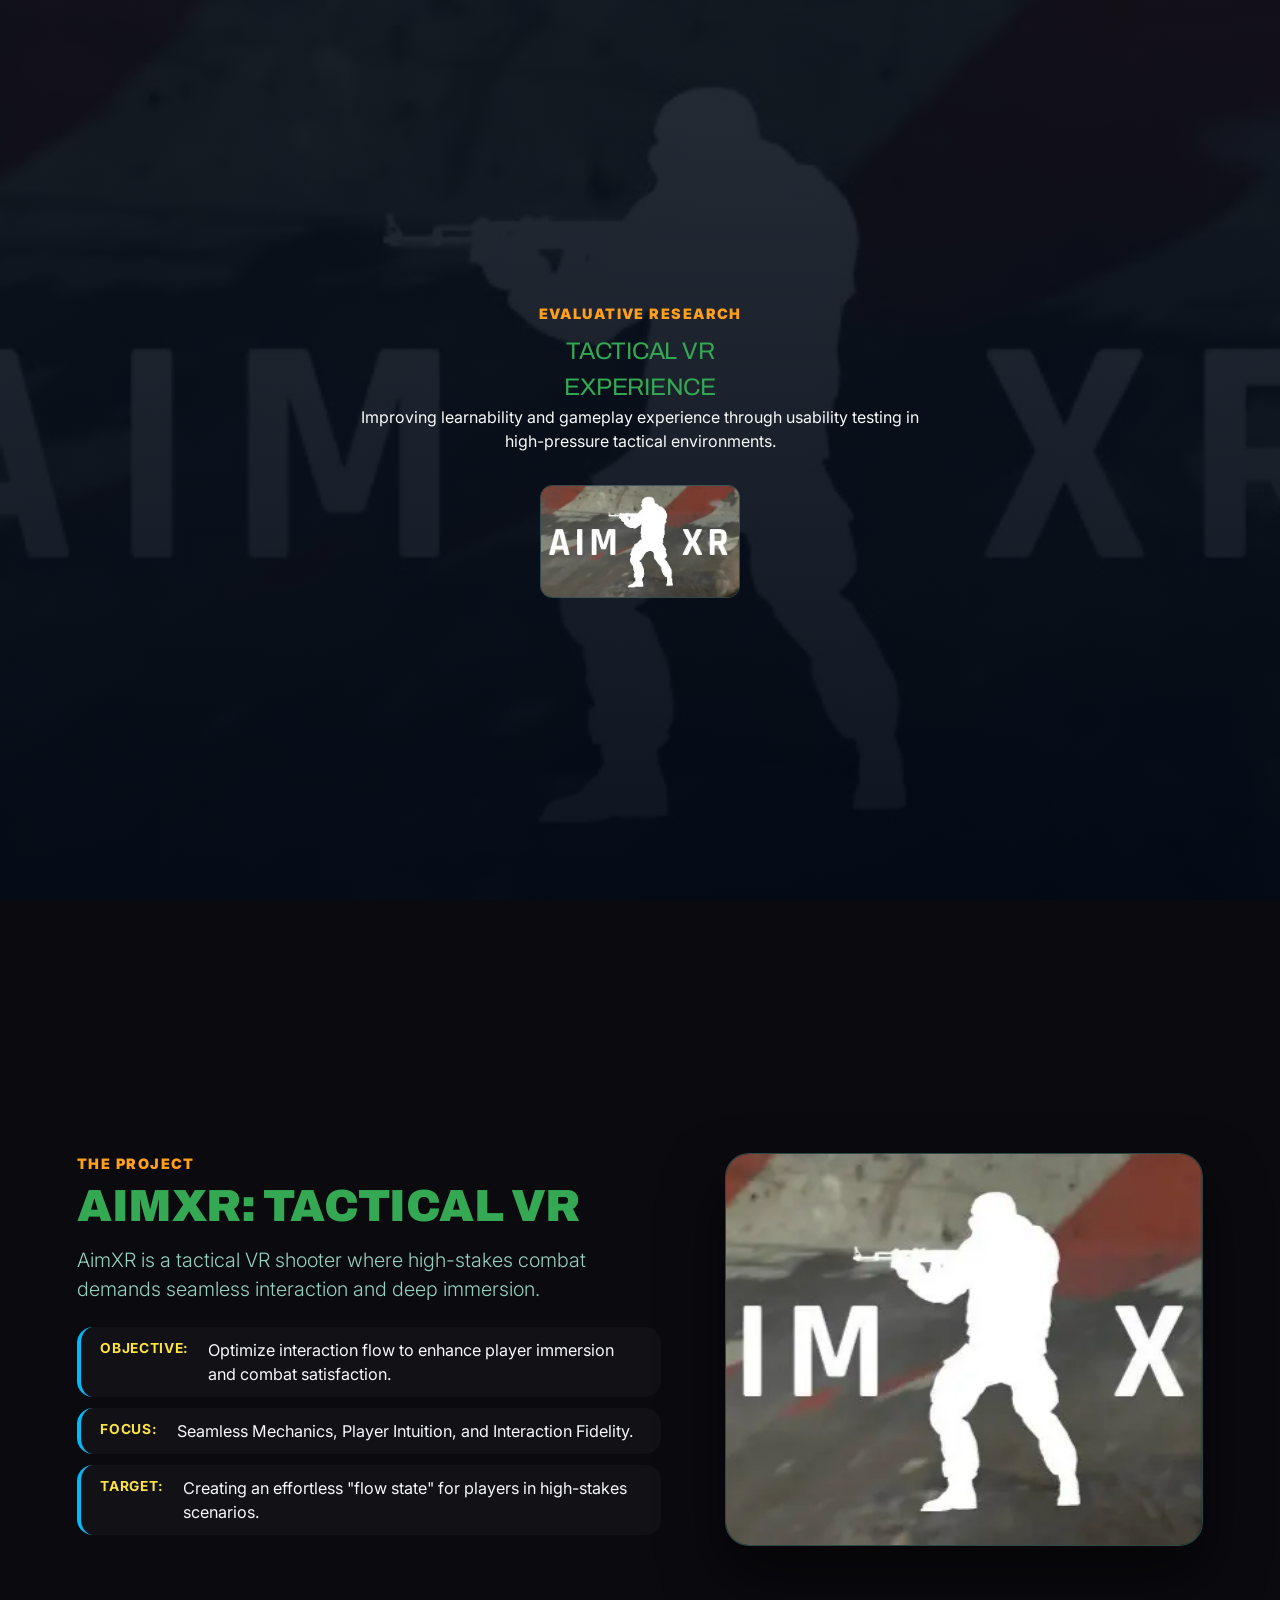
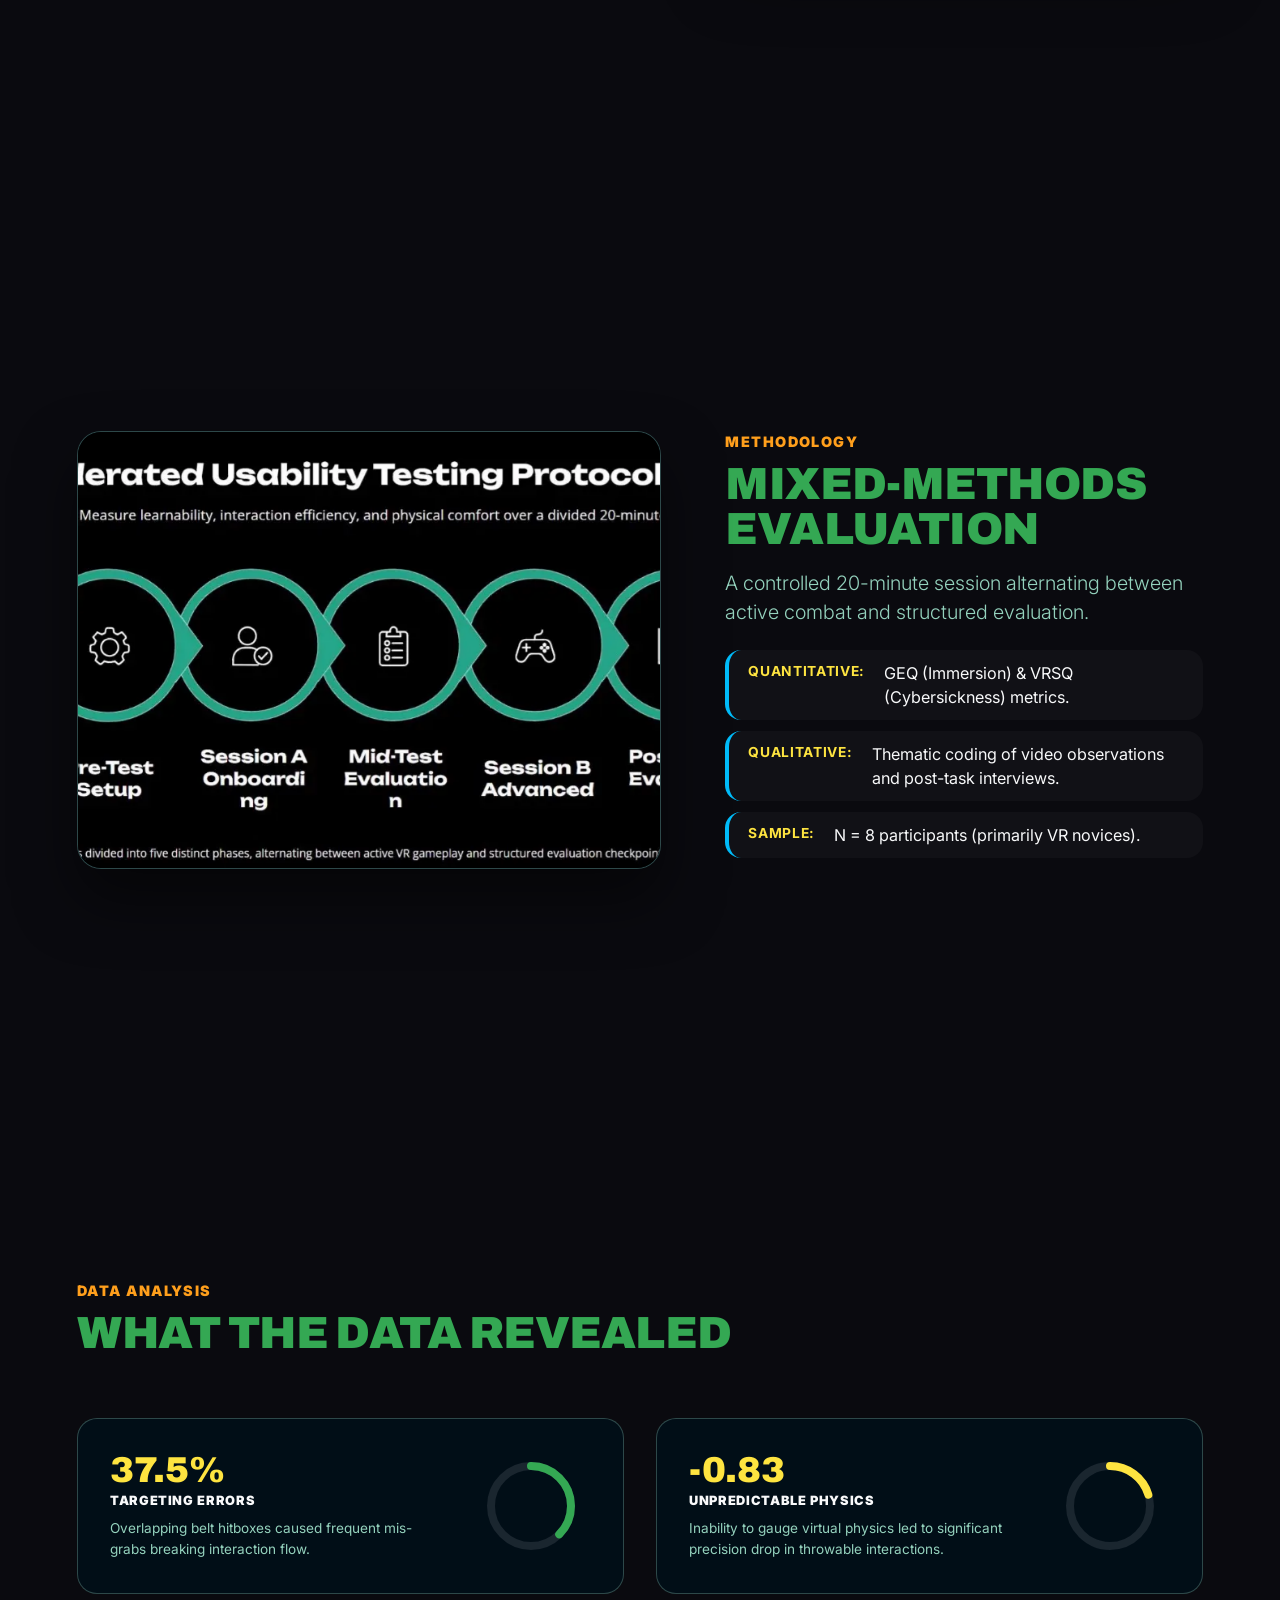
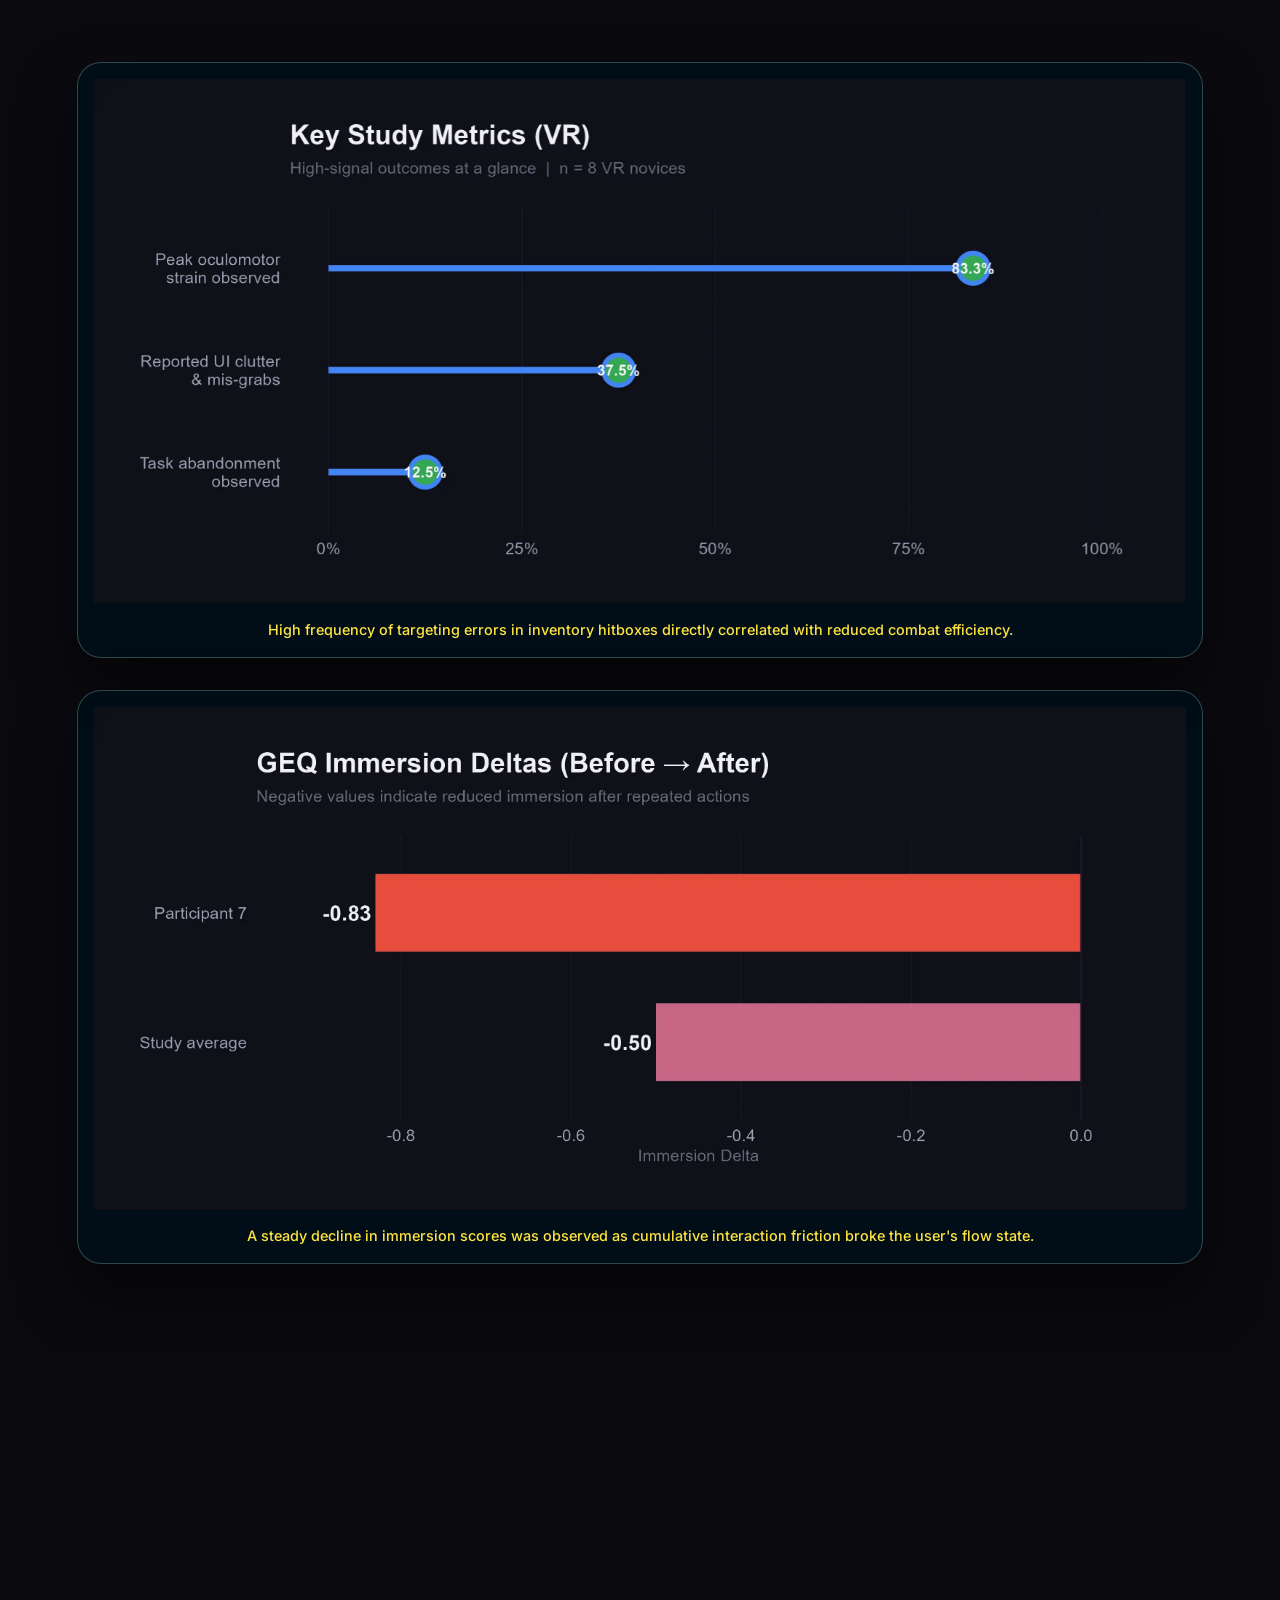
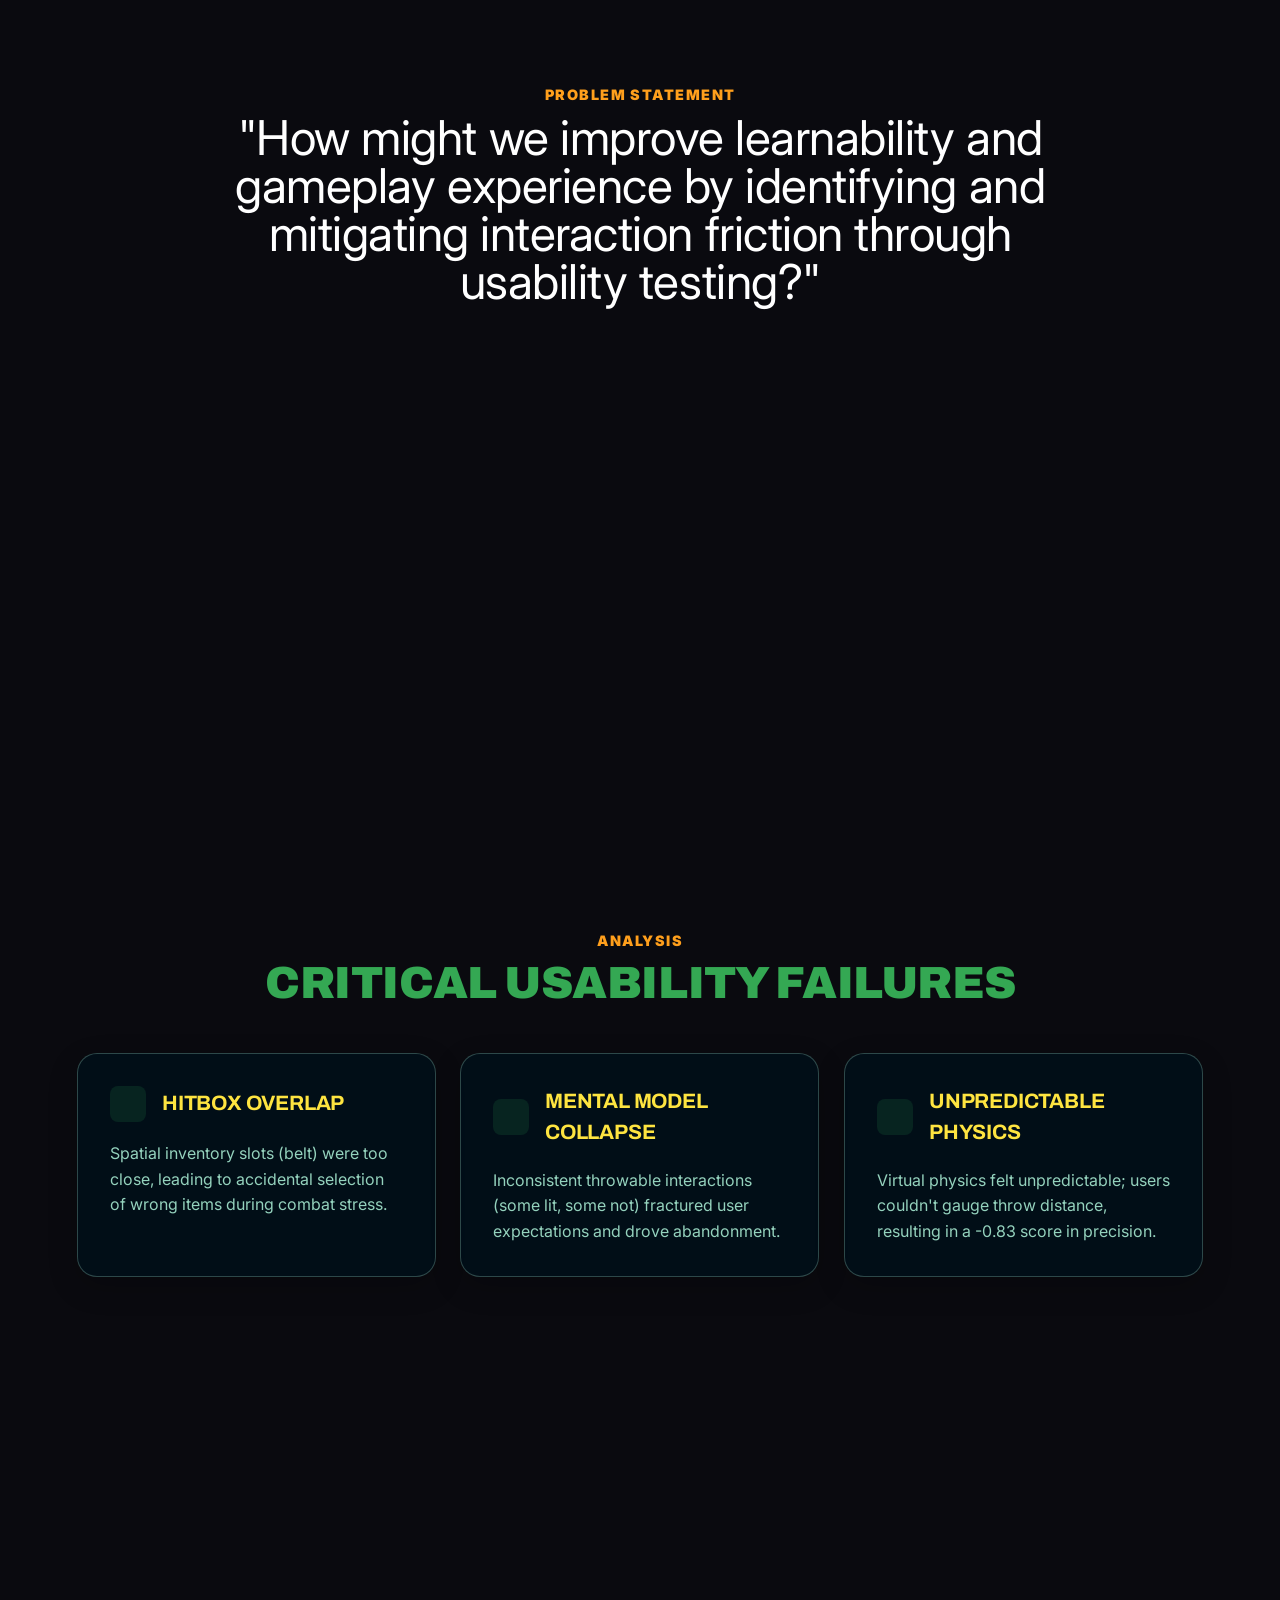
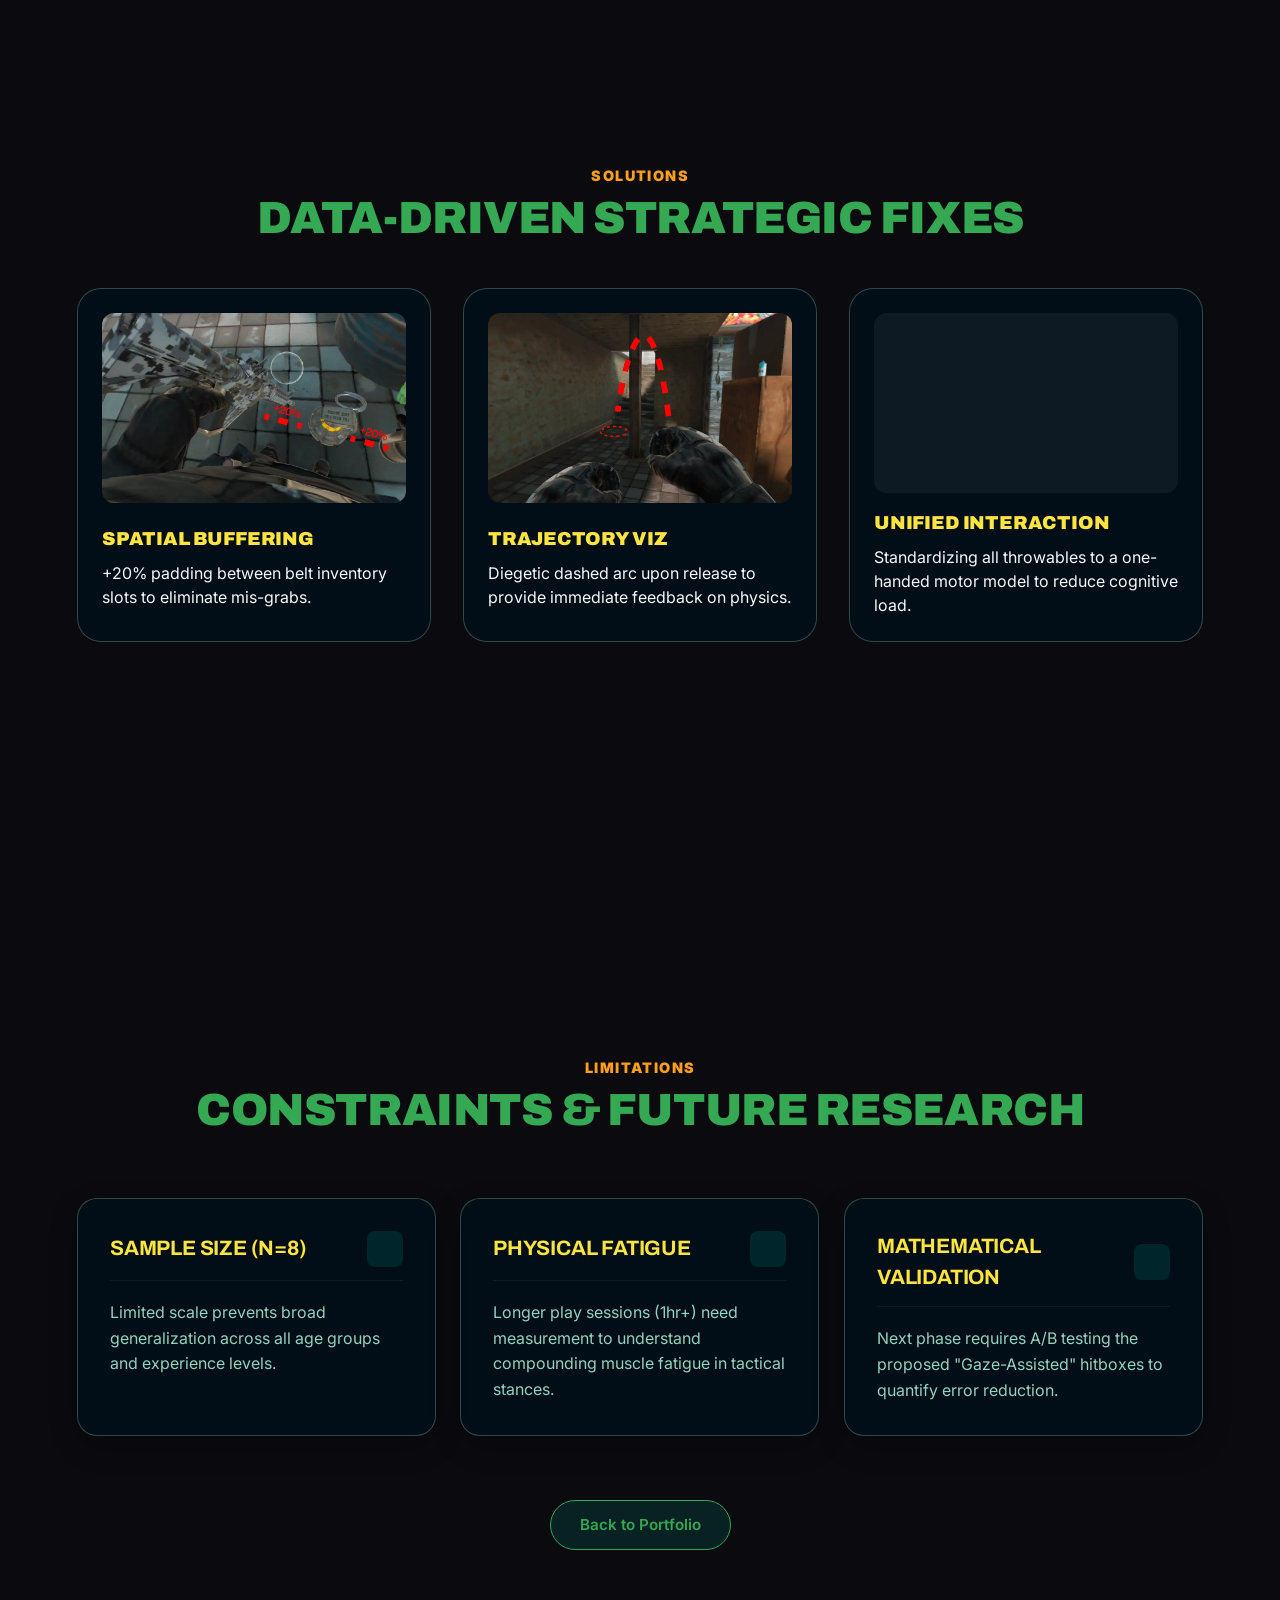
==== commit d608a0f3: "Optimize: Replace PNG/JPG images with WebP and update code references" ====
--- a/case-study-1.html
+++ b/case-study-1.html
@@ -43,13 +43,13 @@
         <div class="slides-wrapper" id="slidesWrapper">
 
             <!-- 1. Title Slide -->
-            <section class="slide title-slide" style="background: linear-gradient(rgba(0,8,20,0.85), rgba(0,8,20,0.95)), url('assets/AIMXRLogo.jpg'); background-size: cover; background-position: center;">
+            <section class="slide title-slide" style="background: linear-gradient(rgba(0,8,20,0.85), rgba(0,8,20,0.95)), url('assets/AIMXRLogo.webp'); background-size: cover; background-position: center;">
                 <div class="slide-bg"></div>
                 <div class="full-content">
                     <span class="section-label">Evaluative Research</span>
                     <h1 style="color: var(--primary); font-weight: 400;">Tactical VR<br>Experience</h1>
                     <p class="body-large" style="max-width: 600px;">Improving learnability and gameplay experience through usability testing in high-pressure tactical environments.</p>
-                    <img src="assets/AIMXRLogo.jpg" alt="AimXR Logo" class="cs-hero-logo">
+                    <img src="assets/AIMXRLogo.webp" alt="AimXR Logo" class="cs-hero-logo">
                 </div>
             </section>
 
@@ -66,7 +66,7 @@
                         <div class="list-item"><strong>Target:</strong> Creating an effortless "flow state" for players in high-stakes scenarios.</div>
                     </div>
                     <div class="image-container">
-                        <img src="assets/AIMXRLogo.jpg" alt="AimXR Tactical Environment">
+                        <img src="assets/AIMXRLogo.webp" alt="AimXR Tactical Environment">
                     </div>
                 </div>
             </section>
@@ -76,7 +76,7 @@
                 <div class="slide-bg"></div>
                 <div class="content-grid">
                     <div class="image-container">
-                        <img src="assets/vr_methodology_protocol.png" alt="Testing Protocol">
+                        <img src="assets/vr_methodology_protocol.webp" alt="Testing Protocol">
                     </div>
                     <div class="text-block">
                         <span class="section-label">Methodology</span>
@@ -129,11 +129,11 @@
 
                     <div style="display: flex; flex-direction: column; gap: 2rem; width: 100%; margin-top: 2rem;">
                         <div class="image-container" style="height: auto; padding: 1rem; flex-direction: column;">
-                            <img src="assets/vr_chart_key_metrics.png" alt="Key Metrics Chart" style="width: 100%; height: auto;">
+                            <img src="assets/vr_chart_key_metrics.webp" alt="Key Metrics Chart" style="width: 100%; height: auto;">
                             <p style="font-size: 0.9rem; color: var(--accent); margin-top: 1rem; font-weight: 500;">High frequency of targeting errors in inventory hitboxes directly correlated with reduced combat efficiency.</p>
                         </div>
                         <div class="image-container" style="height: auto; padding: 1rem; flex-direction: column;">
-                            <img src="assets/vr_chart_immersion_deltas.png" alt="Immersion Deltas" style="width: 100%; height: auto;">
+                            <img src="assets/vr_chart_immersion_deltas.webp" alt="Immersion Deltas" style="width: 100%; height: auto;">
                             <p style="font-size: 0.9rem; color: var(--accent); margin-top: 1rem; font-weight: 500;">A steady decline in immersion scores was observed as cumulative interaction friction broke the user's flow state.</p>
                         </div>
                     </div>
@@ -196,12 +196,12 @@
                     <h2 style="margin-bottom: 3rem;">Data-Driven Strategic Fixes</h2>
                     <div class="storyboard-grid">
                         <div class="storyboard-item">
-                            <img src="assets/redesign proposal 1.png" alt="Spatial Buffering">
+                            <img src="assets/redesign proposal 1.webp" alt="Spatial Buffering">
                             <h3>Spatial Buffering</h3>
                             <p>+20% padding between belt inventory slots to eliminate mis-grabs.</p>
                         </div>
                         <div class="storyboard-item">
-                            <img src="assets/redesign proposal 3.png" alt="Trajectory Arc">
+                            <img src="assets/redesign proposal 3.webp" alt="Trajectory Arc">
                             <h3>Trajectory Viz</h3>
                             <p>Diegetic dashed arc upon release to provide immediate feedback on physics.</p>
                         </div>
--- a/onboarding-styles.css
+++ b/onboarding-styles.css
@@ -801,7 +801,7 @@
 
 /* ─── Title Slide ─── */
 .title-slide {
-    background: linear-gradient(rgba(0,8,20,0.8), rgba(0,8,20,0.9)), url('assets/onboarding/images/slide 1.png');
+    background: linear-gradient(rgba(0,8,20,0.8), rgba(0,8,20,0.9)), url('assets/onboarding/images/slide 1.webp');
     background-size: cover;
     background-position: center;
 }
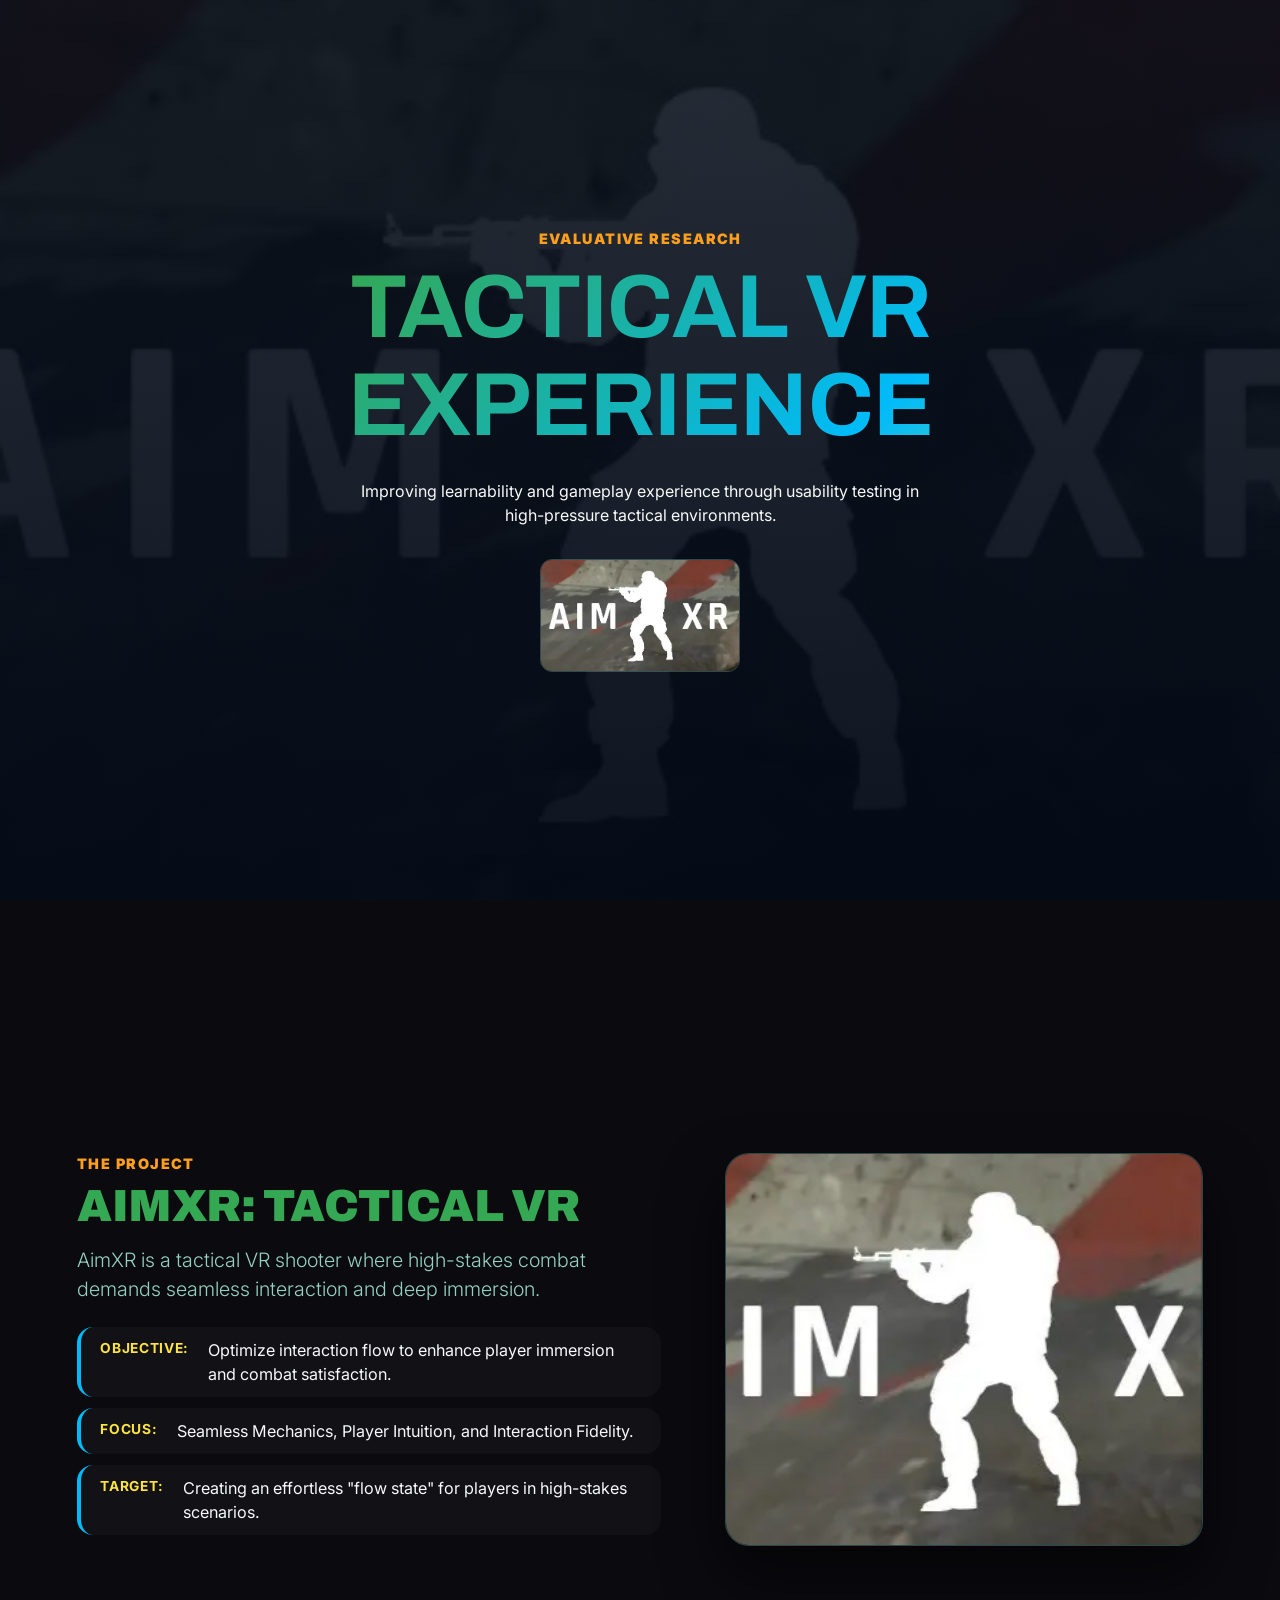
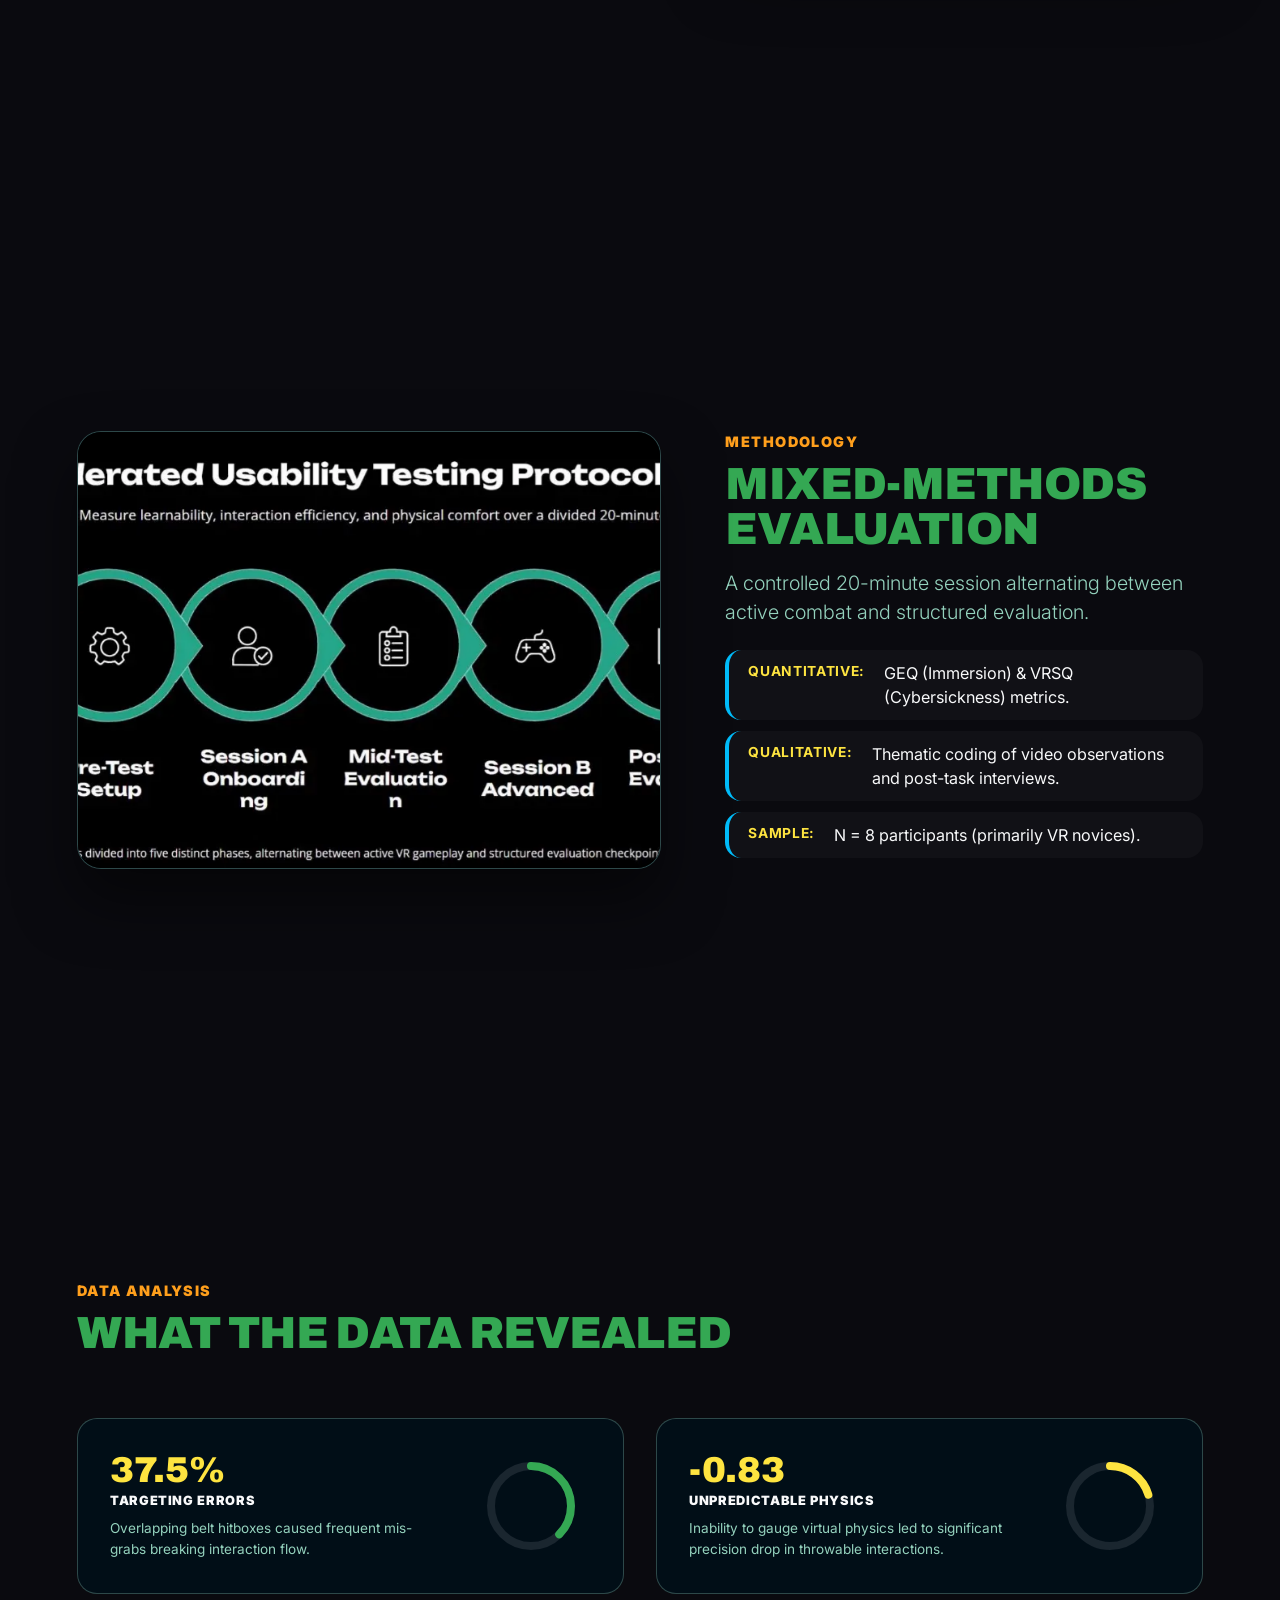
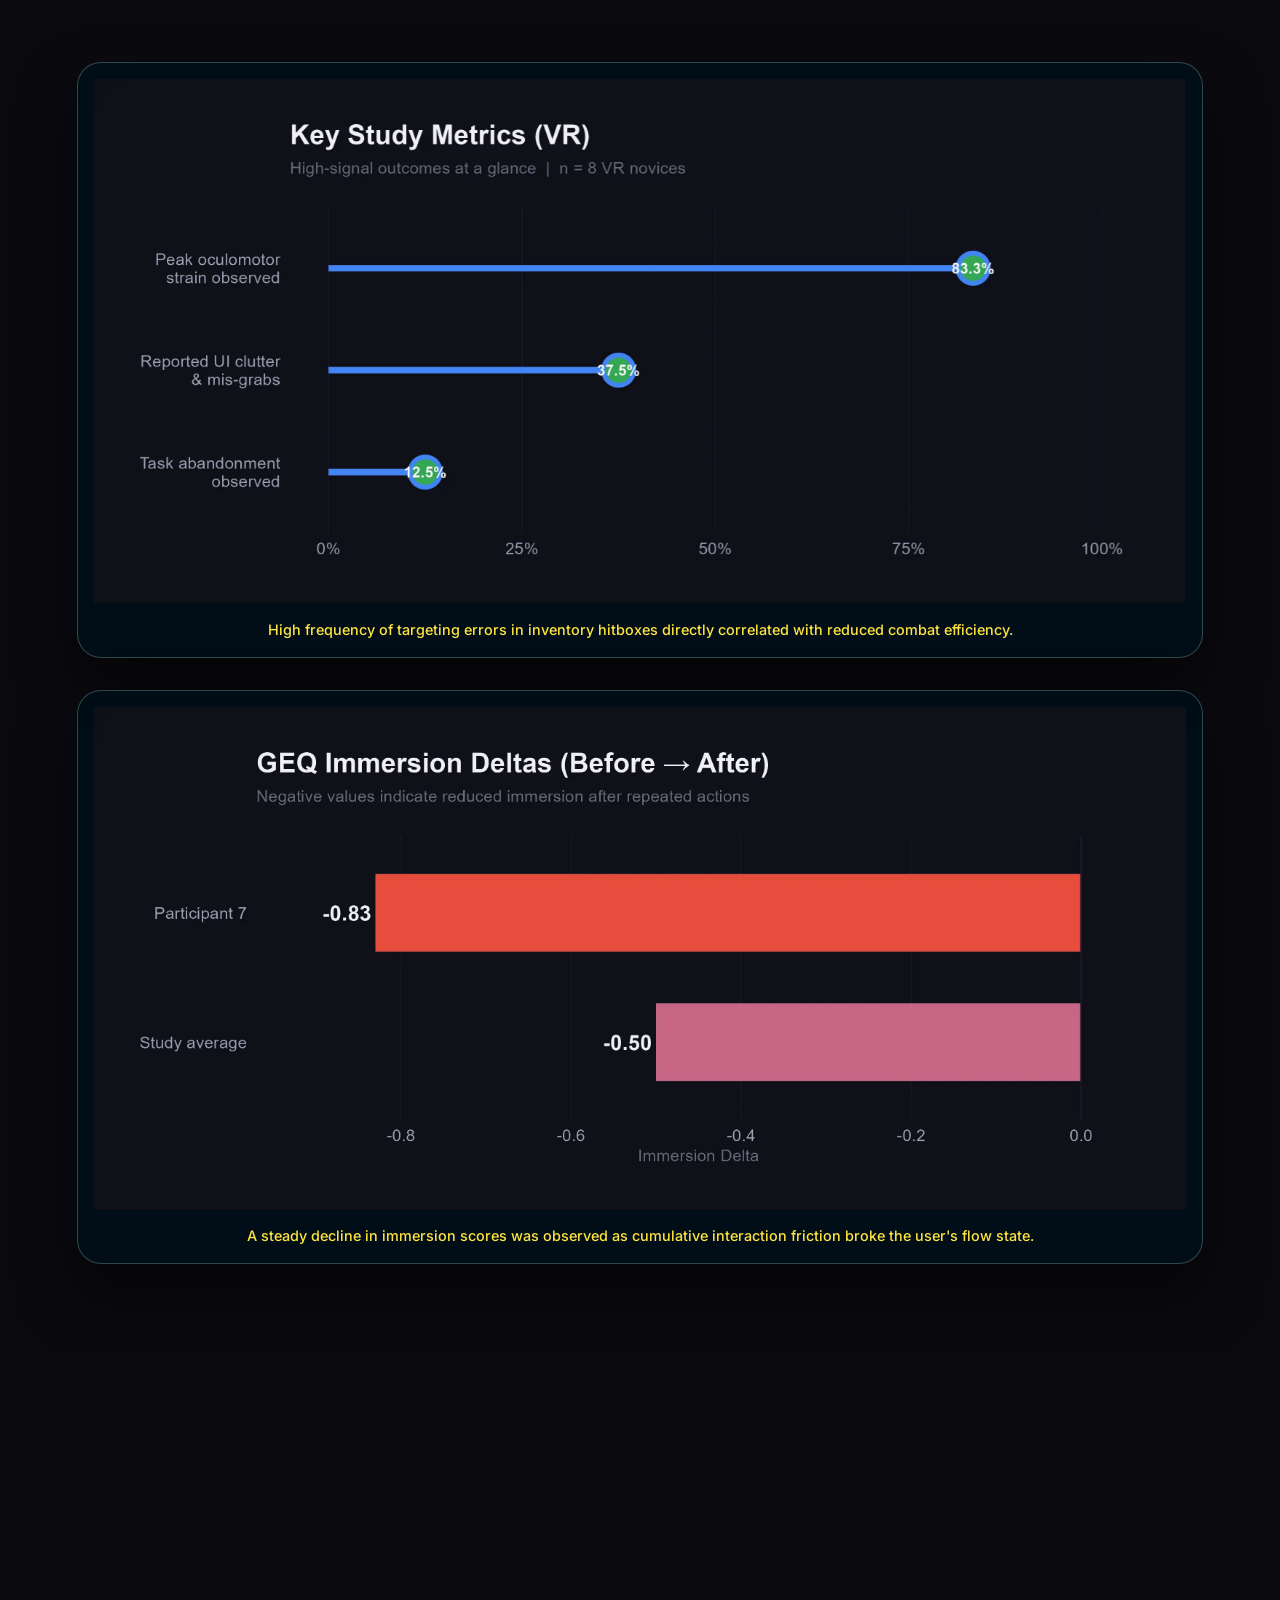
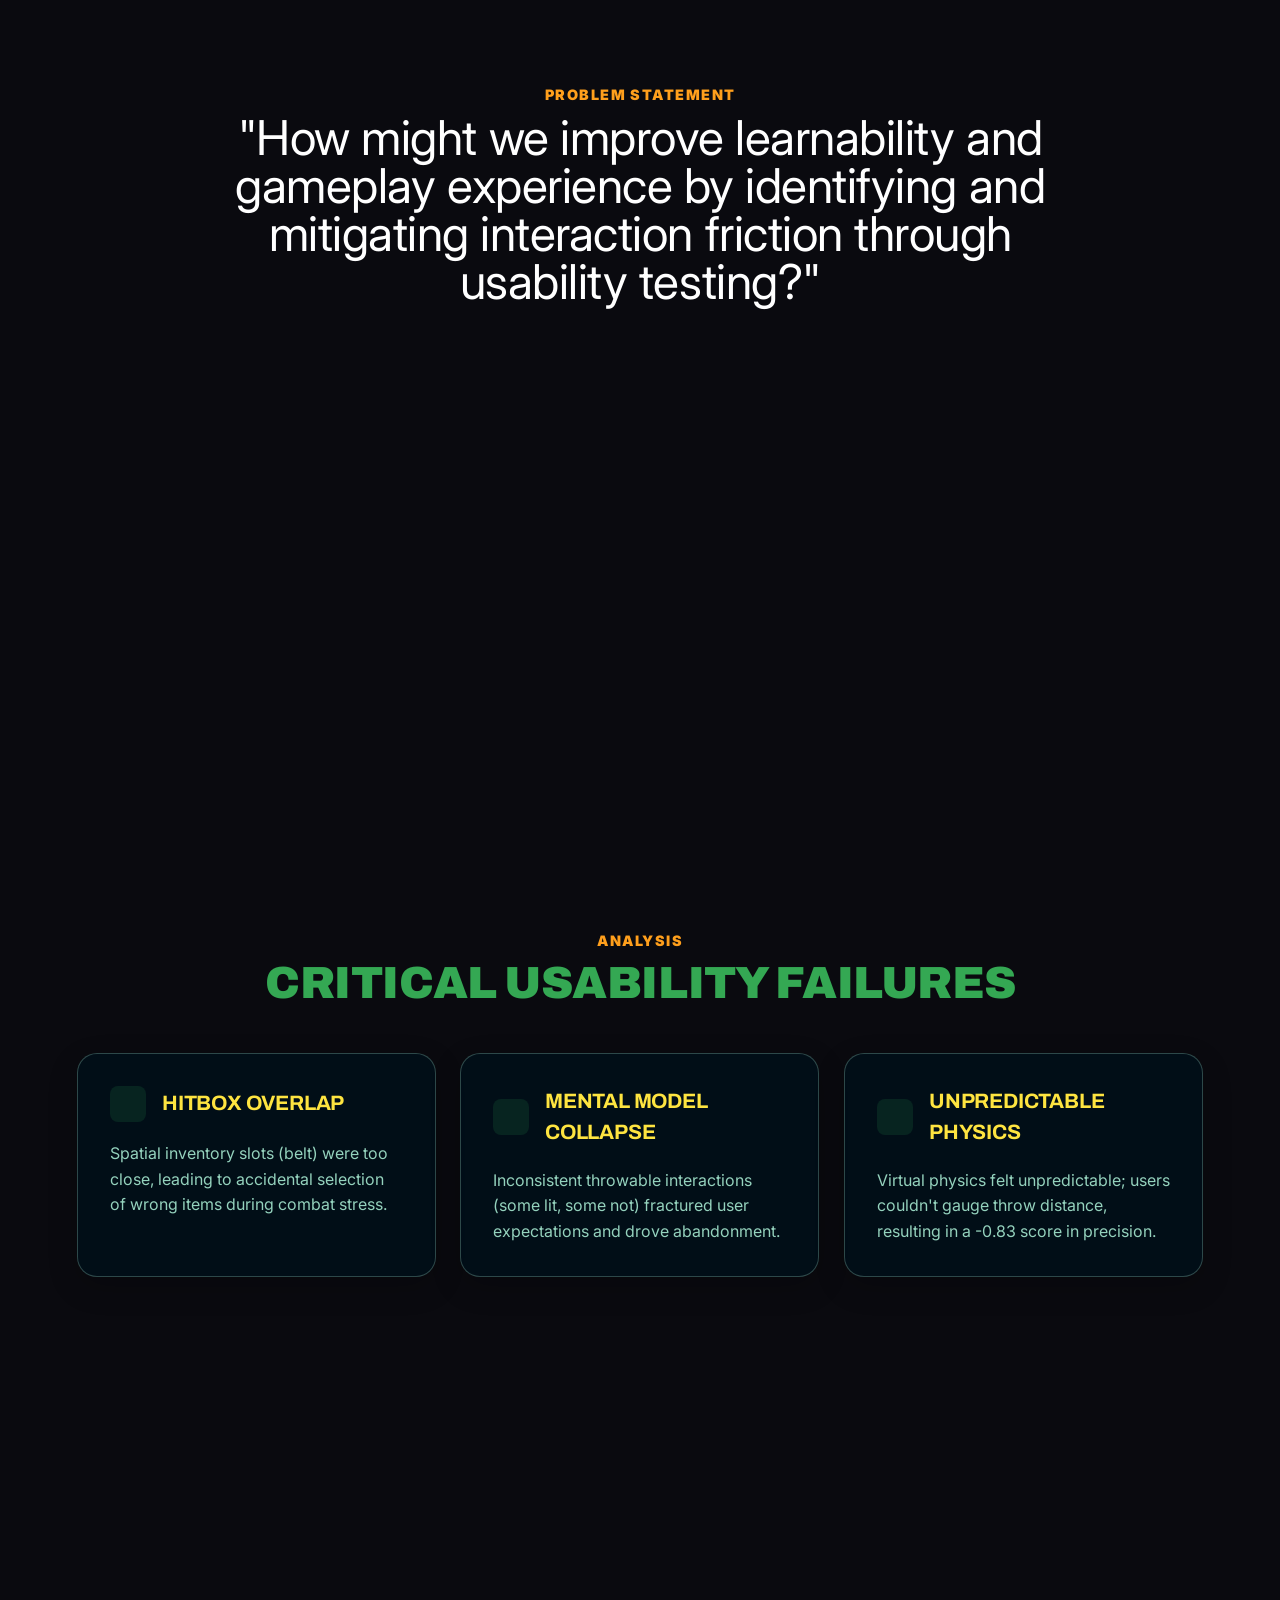
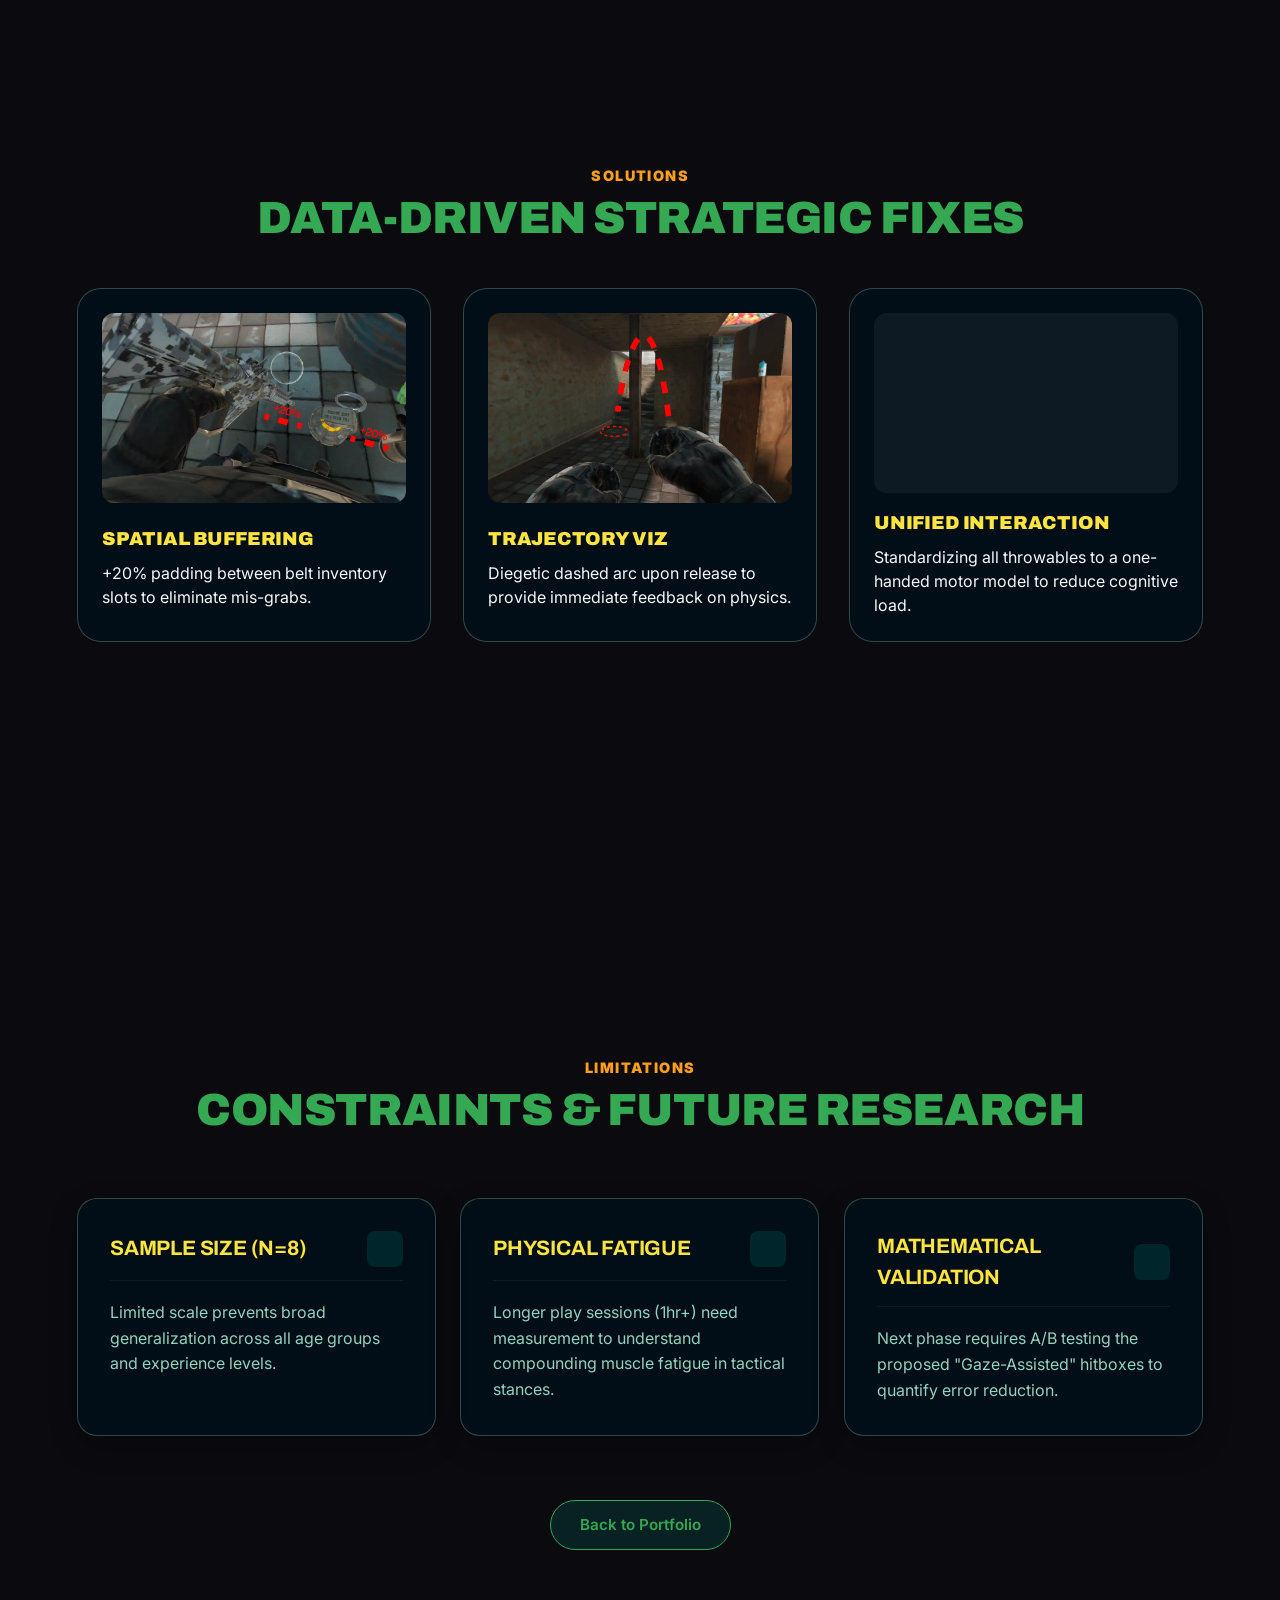
==== commit c4c593f5: "Design: Apply consistent title slide heading style to case-study-1.html" ====
--- a/case-study-1.html
+++ b/case-study-1.html
@@ -47,7 +47,7 @@
                 <div class="slide-bg"></div>
                 <div class="full-content">
                     <span class="section-label">Evaluative Research</span>
-                    <h1 style="color: var(--primary); font-weight: 400;">Tactical VR<br>Experience</h1>
+                    <h1 class="gradient-text" style="font-weight: 700;">Tactical VR<br>Experience</h1>
                     <p class="body-large" style="max-width: 600px;">Improving learnability and gameplay experience through usability testing in high-pressure tactical environments.</p>
                     <img src="assets/AIMXRLogo.webp" alt="AimXR Logo" class="cs-hero-logo">
                 </div>
--- a/onboarding-styles.css
+++ b/onboarding-styles.css
@@ -50,6 +50,20 @@
 .hl-blue { color: var(--primary) !important; }
 .hl-yellow { color: var(--accent) !important; }
 
+.gradient-text {
+    background: linear-gradient(135deg, var(--primary) 0%, var(--primary-dark) 50%, var(--accent) 100%);
+    -webkit-background-clip: text;
+    background-clip: text;
+    -webkit-text-fill-color: transparent;
+    background-size: 200% auto;
+    animation: gradientShift 4s ease infinite;
+}
+
+@keyframes gradientShift {
+    0%, 100% { background-position: 0% center; }
+    50% { background-position: 100% center; }
+}
+
 .brief-card {
     background: rgba(255, 255, 255, 0.03);
     border: 2px solid var(--accent);
@@ -806,6 +820,12 @@
     background-position: center;
 }
 
+.title-slide h1 {
+    font-size: clamp(3rem, 7vw, 6rem);
+    line-height: 1.1;
+    margin-bottom: 1.5rem;
+}
+
 /* ─── Loading Overlay ─── */
 #loadingOverlay {
     position: fixed;
